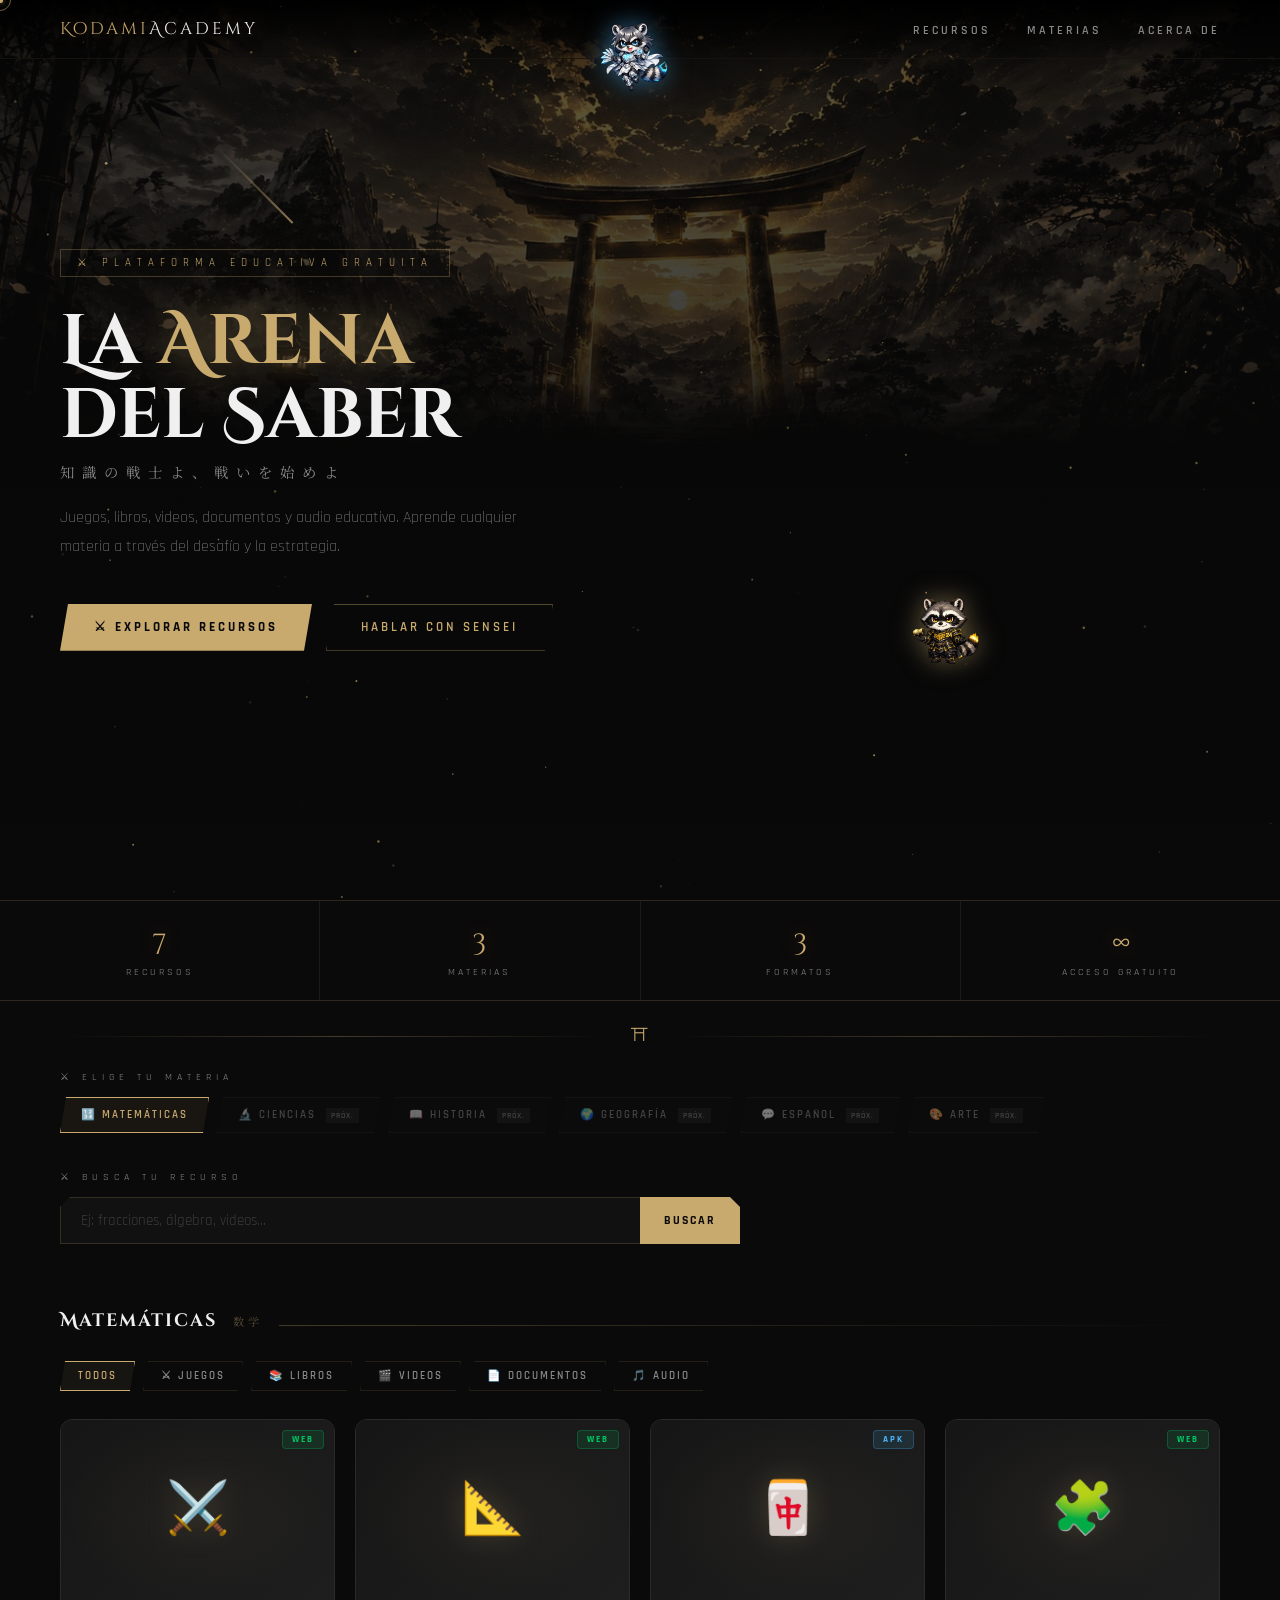
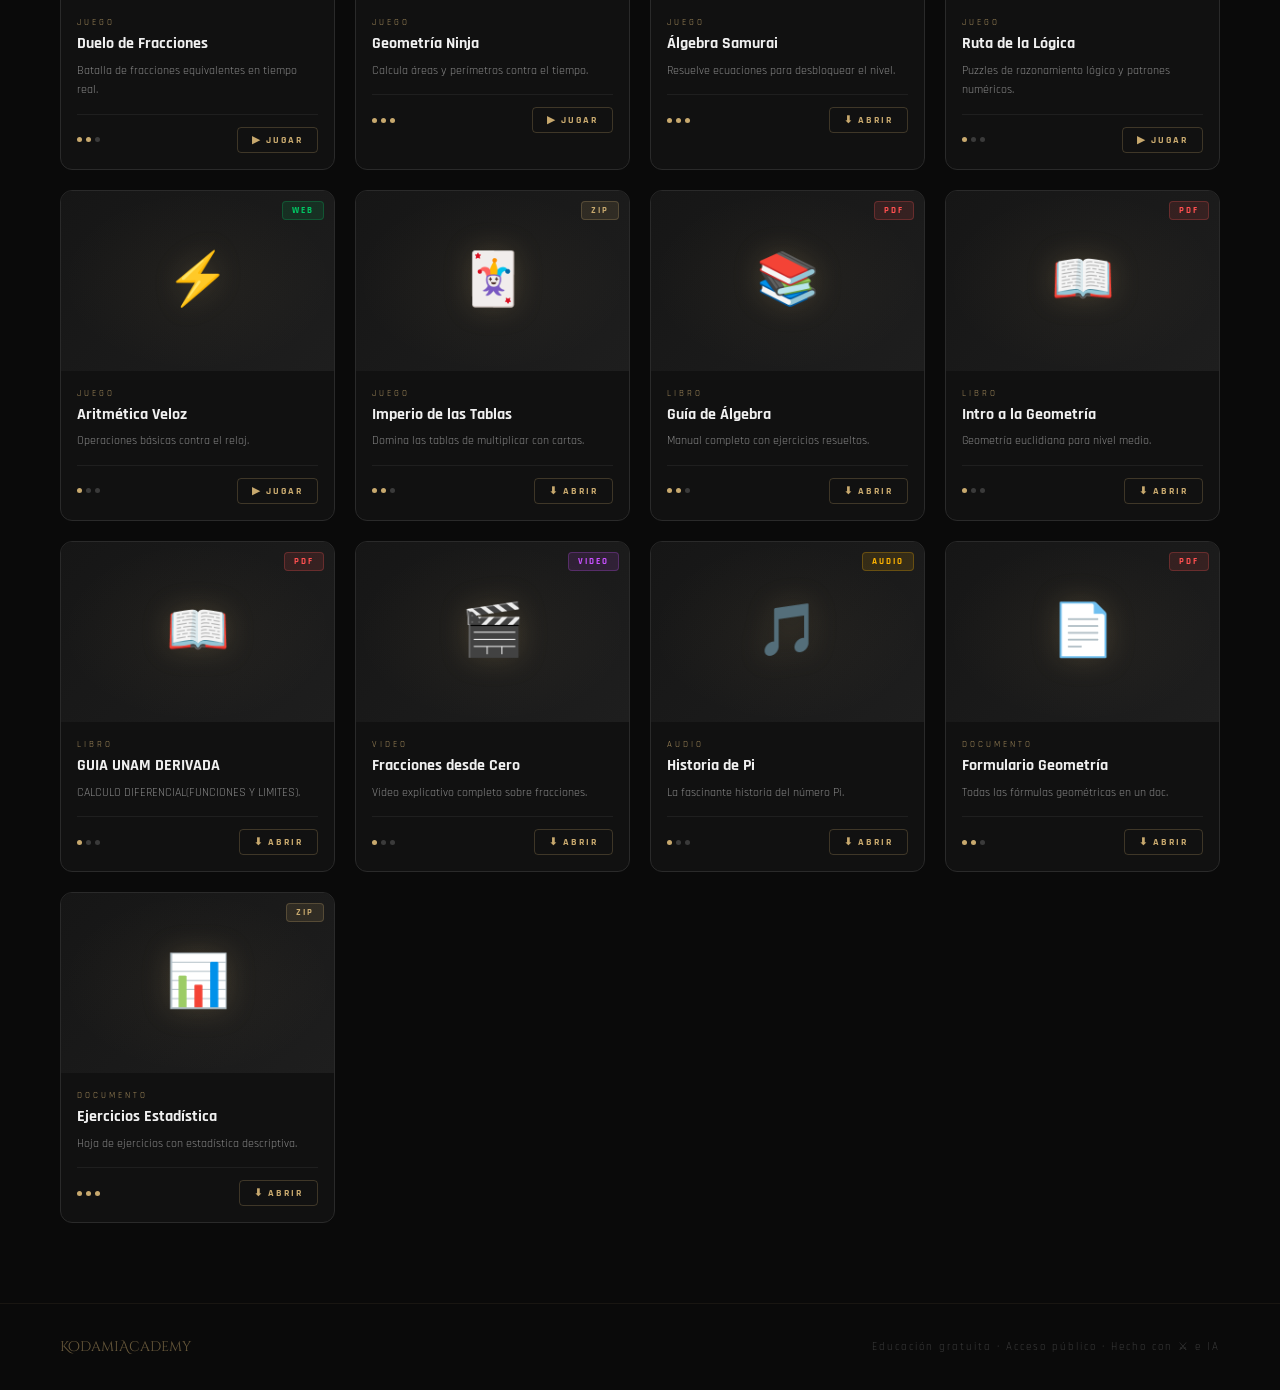
==== index.html @ 30904d5e "Update index.html" ====
<!DOCTYPE html>
<html lang="es">
<head>
<meta charset="UTF-8">
<meta name="viewport" content="width=device-width, initial-scale=1.0, viewport-fit=cover">
<title>KodamiAcademy — La Arena del Saber</title>
<link href="https://fonts.googleapis.com/css2?family=Cinzel+Decorative:wght@700;900&family=Rajdhani:wght@300;400;600;700&family=Noto+Serif+JP:wght@400;700&display=swap" rel="stylesheet">
<style>
:root{
  --black:#0a0a0a;--deep:#111;--dark:#1a1a1a;--charcoal:#2a2a2a;
  --smoke:#3a3a3a;--ash:#888;--silver:#c0c0c0;--white:#f0f0f0;
  --craft:#c8a96e;--craft-light:#e8c87e;--blue:#4ab8ff;--chat-w:380px;
}
*{margin:0;padding:0;box-sizing:border-box;}
html{scroll-behavior:smooth;}
body{background:var(--black);color:var(--white);font-family:'Rajdhani',sans-serif;overflow-x:hidden;}

/* ============================================
   CURSOR — katana compacta
   Preciso para texto, elegante en hover
   ============================================ */
body.has-mouse{cursor:none;}
.cursor-wrap{position:fixed;top:0;left:0;pointer-events:none;z-index:10000;will-change:transform;}

/* Punto central de precisión */
.cursor-dot{
  position:absolute;
  width:5px;height:5px;border-radius:50%;
  background:var(--craft);
  top:-2.5px;left:-2.5px;
  transition:transform .12s ease,background .2s,opacity .15s;
  box-shadow:0 0 6px rgba(200,169,110,.8);
}
/* Anillo exterior */
.cursor-ring{
  position:absolute;
  width:22px;height:22px;border-radius:50%;
  border:1.5px solid rgba(200,169,110,.55);
  top:-11px;left:-11px;
  transition:transform .22s ease,border-color .2s,width .2s,height .2s,top .2s,left .2s,opacity .15s;
}
/* Línea katana: aparece solo en hover */
.cursor-blade{
  position:absolute;
  width:0;height:1px;
  background:linear-gradient(to right,transparent,var(--craft),rgba(200,169,110,.2));
  top:0;left:3px;
  transform-origin:left center;
  transition:width .18s ease,opacity .15s;
  opacity:0;
}

/* ESTADO: idle */
.cursor-wrap.idle .cursor-dot{transform:scale(1);}
.cursor-wrap.idle .cursor-ring{transform:scale(1);}
.cursor-wrap.idle .cursor-blade{width:0;opacity:0;}

/* ESTADO: hovering — punto crece, anillo se expande, aparece blade */
.cursor-wrap.hovering .cursor-dot{transform:scale(1.8);background:var(--craft-light);}
.cursor-wrap.hovering .cursor-ring{
  width:34px;height:34px;top:-17px;left:-17px;
  border-color:rgba(200,169,110,.85);
  transform:scale(1);
}
.cursor-wrap.hovering .cursor-blade{width:28px;opacity:1;}

/* ESTADO: texto — punto se convierte en cursor I */
.cursor-wrap.text-mode .cursor-dot{
  width:2px;height:18px;border-radius:1px;
  top:-9px;left:-1px;
  transform:scale(1);
  background:var(--craft);
  box-shadow:0 0 4px rgba(200,169,110,.6);
}
.cursor-wrap.text-mode .cursor-ring{opacity:0;}
.cursor-wrap.text-mode .cursor-blade{width:0;opacity:0;}

/* ESTADO: drag */
.cursor-wrap.dragging .cursor-dot{opacity:0;}
.cursor-wrap.dragging .cursor-ring{opacity:0;}
.cursor-wrap.dragging .cursor-blade{opacity:0;}

/* TEMA NOVA */
.cursor-wrap.nova-active .cursor-dot{background:var(--blue);box-shadow:0 0 6px rgba(74,184,255,.8);}
.cursor-wrap.nova-active .cursor-ring{border-color:rgba(74,184,255,.55);}
.cursor-wrap.nova-active .cursor-blade{background:linear-gradient(to right,transparent,var(--blue),rgba(74,184,255,.2));}
.cursor-wrap.nova-active.hovering .cursor-ring{border-color:rgba(74,184,255,.85);}
.cursor-wrap.nova-active.text-mode .cursor-dot{background:var(--blue);box-shadow:0 0 4px rgba(74,184,255,.6);}

/* Solo escritorio — móvil usa cursor nativo */
@media(hover:none) and (pointer:coarse){
  .cursor-wrap{display:none!important;}
  body{cursor:auto!important;}
}

/* ============================================
   FONDO + IMÁGENES — sin parpadeo
   ============================================ */
#starsCanvas{position:fixed;inset:0;z-index:1;pointer-events:none;}

/* El fondo empieza invisible y hace fade-in cuando carga */
.hero-bg{
  position:fixed;inset:0;z-index:0;
  background-color:#0d0d0d; /* color base mientras carga la imagen */
  background-image:url('fondo.png');
  background-size:cover;background-position:center top;
  opacity:0;
  transition:opacity .8s ease;
}
.hero-bg.loaded{opacity:.55;}
.hero-bg::after{content:'';position:absolute;inset:0;background:linear-gradient(to bottom,rgba(10,10,10,.3) 0%,rgba(10,10,10,.75) 55%,rgba(10,10,10,.98) 100%);}

/* ============================================
   MASCOTAS — skeleton + fade in
   ============================================ */
.mascot{
  position:fixed;z-index:150;
  width:75px;height:75px;object-fit:contain;
  cursor:none;
  filter:drop-shadow(0 0 12px rgba(200,169,110,.5));
  user-select:none;-webkit-user-drag:none;
  opacity:0; /* invisible hasta cargar */
  transition:opacity .5s ease,filter .3s ease;
}
.mascot.img-ready{opacity:1;}
.mascot.in-chat{opacity:0 !important;pointer-events:none;}
@keyframes mascotBreathe{0%,100%{transform:translateY(0) scale(1)}50%{transform:translateY(-3px) scale(1.03)}}
.mascot.nova-mascot{filter:drop-shadow(0 0 12px rgba(74,184,255,.5));}
.mascot.dragging-mascot{z-index:200;transition:none !important;}

/* En móvil las mascotas no existen */
@media(hover:none) and (pointer:coarse){
  .mascot{display:none !important;}
}

/* ============================================
   NAV
   ============================================ */
nav{position:fixed;top:0;left:0;right:0;z-index:100;padding:18px 60px;display:flex;align-items:center;justify-content:space-between;background:linear-gradient(to bottom,rgba(0,0,0,.88),transparent);border-bottom:1px solid rgba(200,169,110,.1);}
.nav-logo{font-family:'Cinzel Decorative',serif;font-size:1.05rem;color:var(--craft);letter-spacing:3px;text-shadow:0 0 20px rgba(200,169,110,.5);}
.nav-logo span{color:var(--white);}
.nav-links{display:flex;gap:36px;list-style:none;}
.nav-links a{color:var(--ash);text-decoration:none;font-size:.78rem;letter-spacing:3px;text-transform:uppercase;transition:color .3s;font-weight:600;}
.nav-links a:hover{color:var(--craft);}

/* ============================================
   HERO
   ============================================ */
.hero{position:relative;z-index:2;min-height:100vh;display:flex;align-items:center;padding:0 60px;}
.hero-content{max-width:680px;animation:fadeUpBlur 1.2s ease forwards;opacity:0;}
@keyframes fadeUpBlur{from{opacity:0;transform:translateY(40px);filter:blur(6px)}to{opacity:1;transform:translateY(0);filter:blur(0)}}
.hero-tag{display:inline-block;font-size:.68rem;letter-spacing:6px;text-transform:uppercase;color:var(--craft);border:1px solid rgba(200,169,110,.3);padding:6px 16px;margin-bottom:28px;}
.hero-title{font-family:'Cinzel Decorative',serif;font-size:clamp(2.2rem,5.5vw,4.5rem);line-height:1.05;color:var(--white);margin-bottom:8px;}
.hero-title .accent{color:var(--craft);text-shadow:0 0 40px rgba(200,169,110,.45);}
.hero-jp{font-family:'Noto Serif JP',serif;font-size:.9rem;color:var(--ash);letter-spacing:8px;margin-bottom:22px;}
.hero-desc{font-size:1rem;color:var(--ash);line-height:1.8;max-width:480px;margin-bottom:42px;font-weight:300;}
.hero-btns{display:flex;gap:14px;flex-wrap:wrap;}
.btn-primary{background:var(--craft);color:var(--black);border:none;padding:14px 34px;font-family:'Rajdhani',sans-serif;font-size:.82rem;font-weight:700;letter-spacing:3px;text-transform:uppercase;cursor:pointer;transition:all .3s;position:relative;overflow:hidden;clip-path:polygon(8px 0%,100% 0%,calc(100% - 8px) 100%,0% 100%);}
.btn-primary::before{content:'';position:absolute;inset:0;background:var(--craft-light);transform:translateX(-100%);transition:transform .3s;}
.btn-primary:hover::before{transform:translateX(0);}
.btn-primary span{position:relative;z-index:1;}
.btn-secondary{background:transparent;color:var(--craft);border:1px solid rgba(200,169,110,.4);padding:14px 34px;font-family:'Rajdhani',sans-serif;font-size:.82rem;font-weight:600;letter-spacing:3px;text-transform:uppercase;cursor:pointer;transition:all .3s;clip-path:polygon(8px 0%,100% 0%,calc(100% - 8px) 100%,0% 100%);}
.btn-secondary:hover{background:rgba(200,169,110,.1);}

/* ============================================
   STATS
   ============================================ */
.stats-bar{position:relative;z-index:2;display:grid;grid-template-columns:repeat(4,1fr);gap:1px;background:rgba(200,169,110,.1);border-top:1px solid rgba(200,169,110,.1);border-bottom:1px solid rgba(200,169,110,.1);}
.stat-item{background:rgba(10,10,10,.92);padding:22px 24px;text-align:center;}
.stat-num{font-family:'Cinzel Decorative',serif;font-size:1.8rem;color:var(--craft);display:block;text-shadow:0 0 20px rgba(200,169,110,.3);}
.stat-label{font-size:.6rem;letter-spacing:3px;text-transform:uppercase;color:var(--ash);margin-top:4px;display:block;}
.divider{position:relative;z-index:2;display:flex;align-items:center;gap:20px;padding:0 60px;margin:24px 0;}
.divider-line{flex:1;height:1px;background:linear-gradient(to right,transparent,rgba(200,169,110,.3),transparent);}
.divider-symbol{color:var(--craft);font-size:1.1rem;}

/* ============================================
   MATERIAS + SEARCH
   ============================================ */
.materias-nav{position:relative;z-index:2;padding:0 60px 28px;}
.materias-label{font-size:.63rem;letter-spacing:5px;color:var(--ash);text-transform:uppercase;margin-bottom:14px;}
.materias-tabs{display:flex;flex-wrap:wrap;gap:8px;}
.materia-tab{padding:10px 20px;border:1px solid rgba(255,255,255,.07);color:var(--ash);font-size:.7rem;letter-spacing:2px;text-transform:uppercase;cursor:pointer;transition:all .3s;background:rgba(255,255,255,.02);font-family:'Rajdhani',sans-serif;font-weight:600;clip-path:polygon(6px 0%,100% 0%,calc(100% - 6px) 100%,0% 100%);}
.materia-tab.active{border-color:var(--craft);color:var(--craft);background:rgba(200,169,110,.08);}
.materia-tab.soon{opacity:.45;}
.soon-badge{font-size:.53rem;background:rgba(255,255,255,.07);color:var(--ash);padding:2px 5px;margin-left:5px;letter-spacing:1px;}
.search-section{position:relative;z-index:2;padding:10px 60px 28px;}
.search-label{font-size:.63rem;letter-spacing:5px;color:var(--ash);text-transform:uppercase;margin-bottom:14px;}
.search-container{display:flex;max-width:680px;}
.search-input{flex:1;background:rgba(255,255,255,.03);border:1px solid rgba(200,169,110,.2);border-right:none;color:var(--white);padding:13px 20px;font-family:'Rajdhani',sans-serif;font-size:.93rem;outline:none;transition:border-color .3s;clip-path:polygon(10px 0%,100% 0%,100% 100%,0% 100%,0% 10px);}
.search-input:focus{border-color:rgba(200,169,110,.5);}
.search-input::placeholder{color:var(--smoke);}
.search-btn{background:var(--craft);border:none;padding:0 24px;color:var(--black);font-family:'Rajdhani',sans-serif;font-size:.76rem;font-weight:700;letter-spacing:2px;text-transform:uppercase;cursor:pointer;transition:background .3s;clip-path:polygon(0% 0%,calc(100% - 10px) 0%,100% 10px,100% 100%,0% 100%);}
.search-btn:hover{background:var(--craft-light);}

/* ============================================
   GRID DE RECURSOS
   ============================================ */
.section{position:relative;z-index:2;padding:36px 60px 80px;}
.section-header{display:flex;align-items:baseline;gap:16px;margin-bottom:28px;}
.section-title{font-family:'Cinzel Decorative',serif;font-size:1.15rem;color:var(--white);letter-spacing:2px;}
.section-jp{font-family:'Noto Serif JP',serif;font-size:.7rem;color:rgba(200,169,110,.4);letter-spacing:4px;}
.section-line{flex:1;height:1px;background:linear-gradient(to right,rgba(200,169,110,.3),transparent);}
.category-pills{display:flex;flex-wrap:wrap;gap:8px;margin-bottom:28px;}
.pill{padding:7px 17px;border:1px solid rgba(200,169,110,.14);color:var(--ash);font-size:.68rem;letter-spacing:2px;text-transform:uppercase;cursor:pointer;transition:all .3s;clip-path:polygon(5px 0%,100% 0%,calc(100% - 5px) 100%,0% 100%);background:transparent;font-family:'Rajdhani',sans-serif;font-weight:600;}
.pill:hover,.pill.active{border-color:var(--craft);color:var(--craft);background:rgba(200,169,110,.07);}

.resources-grid{display:grid;grid-template-columns:repeat(5,1fr);gap:20px;width:100%;}
@media(max-width:1400px){.resources-grid{grid-template-columns:repeat(4,1fr);}}
@media(max-width:1100px){.resources-grid{grid-template-columns:repeat(3,1fr);}}
@media(max-width:750px) {.resources-grid{grid-template-columns:repeat(2,1fr);}}
@media(max-width:500px) {.resources-grid{grid-template-columns:1fr;}}

@keyframes cardReveal{from{opacity:0;transform:translateY(16px);}to{opacity:1;transform:translateY(0);}}
.resource-card{background:#111;border:1px solid #2a2a2a;border-radius:12px;position:relative;overflow:hidden;cursor:pointer;opacity:1;animation:cardReveal .4s ease both;transform-style:preserve-3d;transition:border-color .3s,box-shadow .3s,transform .25s ease;}
.resource-card::before{content:'';position:absolute;top:0;left:0;right:0;height:2px;background:linear-gradient(to right,transparent,var(--craft),transparent);transform:scaleX(0);transition:transform .4s;border-radius:12px 12px 0 0;}
.resource-card:hover{border-color:rgba(200,169,110,.35);box-shadow:0 12px 40px rgba(200,169,110,.1);}
.resource-card:hover::before{transform:scaleX(1);}

.card-thumb{width:100%;height:180px;background:linear-gradient(135deg,#161616 0%,#1e1e1e 100%);display:flex;align-items:center;justify-content:center;position:relative;overflow:hidden;}
.card-thumb::after{content:'';position:absolute;inset:0;background:radial-gradient(ellipse at center,rgba(200,169,110,.05) 0%,transparent 70%);}
.card-icon{font-size:3.2rem;position:relative;z-index:1;filter:drop-shadow(0 0 14px rgba(200,169,110,.2));transition:transform .3s,filter .3s;}
.resource-card:hover .card-icon{transform:scale(1.12);filter:drop-shadow(0 0 22px rgba(200,169,110,.45));}

.card-badge{position:absolute;top:10px;right:10px;font-size:.55rem;letter-spacing:2px;text-transform:uppercase;padding:3px 9px;font-weight:700;border-radius:4px;z-index:2;}
.badge-web  {background:rgba(0,200,100,.12);color:#00c864;border:1px solid rgba(0,200,100,.25);}
.badge-apk  {background:rgba(74,184,255,.12);color:#4ab8ff;border:1px solid rgba(74,184,255,.25);}
.badge-zip  {background:rgba(200,169,110,.12);color:var(--craft);border:1px solid rgba(200,169,110,.25);}
.badge-pdf  {background:rgba(255,80,80,.12);color:#ff5050;border:1px solid rgba(255,80,80,.25);}
.badge-video{background:rgba(200,80,255,.12);color:#c850ff;border:1px solid rgba(200,80,255,.25);}
.badge-audio{background:rgba(255,180,0,.12);color:#ffb400;border:1px solid rgba(255,180,0,.25);}

.card-body{padding:16px;}
.card-category{font-size:.58rem;letter-spacing:3px;text-transform:uppercase;color:var(--craft);margin-bottom:6px;opacity:.8;}
.card-title{font-family:'Rajdhani',sans-serif;font-size:1rem;font-weight:700;color:var(--white);margin-bottom:6px;line-height:1.3;}
.card-desc{font-size:.76rem;color:var(--ash);line-height:1.6;margin-bottom:14px;}
.card-footer{display:flex;align-items:center;justify-content:space-between;padding-top:12px;border-top:1px solid rgba(255,255,255,.06);}
.card-level{display:flex;gap:4px;}
.level-dot{width:5px;height:5px;border-radius:50%;background:var(--smoke);}
.level-dot.active{background:var(--craft);}
.card-btn{font-size:.64rem;letter-spacing:2px;text-transform:uppercase;color:var(--craft);border:1px solid rgba(200,169,110,.25);padding:5px 14px;background:transparent;cursor:pointer;transition:all .3s;font-family:'Rajdhani',sans-serif;font-weight:700;border-radius:4px;}
.card-btn:hover{background:rgba(200,169,110,.1);border-color:rgba(200,169,110,.5);}

.no-results{grid-column:1/-1;text-align:center;padding:80px 40px;color:var(--ash);font-size:.9rem;letter-spacing:2px;}
.coming-soon-panel{display:none;flex-direction:column;align-items:center;justify-content:center;padding:80px 40px;text-align:center;}
.coming-soon-panel.visible{display:flex;}
.cs-icon{font-size:3.5rem;margin-bottom:20px;opacity:.55;}
.cs-title{font-family:'Cinzel Decorative',serif;font-size:1.3rem;color:var(--craft);margin-bottom:10px;letter-spacing:2px;}
.cs-desc{font-size:.88rem;color:var(--ash);line-height:1.8;max-width:380px;}
.cs-version{display:inline-block;margin-top:18px;font-size:.63rem;letter-spacing:4px;text-transform:uppercase;border:1px solid rgba(200,169,110,.18);color:rgba(200,169,110,.45);padding:5px 14px;}

/* REVEAL */
.reveal{opacity:0;transform:translateY(26px);filter:blur(4px);transition:opacity .8s ease,transform .8s ease,filter .8s ease;}
.reveal.visible{opacity:1;transform:translateY(0);filter:blur(0);}

/* FOOTER */
footer{position:relative;z-index:2;padding:34px 60px;border-top:1px solid rgba(200,169,110,.08);display:flex;align-items:center;justify-content:space-between;}
.footer-logo{font-family:'Cinzel Decorative',serif;font-size:.85rem;color:var(--craft);opacity:.5;}
.footer-text{font-size:.68rem;color:var(--smoke);letter-spacing:2px;}

/* ============================================
   CHAT — corregido para móvil
   Usa dvh para que el teclado virtual no rompa el layout
   ============================================ */
.chat-panel{
  position:fixed;top:0;left:0;
  width:var(--chat-w);
  height:100vh;
  height:100dvh; /* respeta el teclado virtual en iOS/Android */
  background:rgba(11,11,11,.97);
  border-right:1px solid rgba(200,169,110,.2);
  z-index:199;
  display:flex;flex-direction:column;
  transform:translateX(-100%);
  transition:transform .4s cubic-bezier(.4,0,.2,1),border-color .4s ease;
  backdrop-filter:blur(12px);
  -webkit-backdrop-filter:blur(12px);
  overflow:hidden; /* evita scroll del panel completo */
}
.chat-panel.open{transform:translateX(0);}
.chat-panel.theme-nova{border-color:rgba(74,184,255,.2);background:rgba(8,12,20,.97);}

.chat-header{
  flex-shrink:0; /* nunca se comprime */
  padding:14px 18px;
  border-bottom:1px solid rgba(200,169,110,.1);
  display:flex;align-items:center;justify-content:space-between;
  transition:border-color .4s ease;
}
.theme-nova .chat-header{border-color:rgba(74,184,255,.1);}
.chat-header-info{display:flex;align-items:center;gap:10px;}
.chat-avatar{width:30px;height:30px;object-fit:contain;filter:drop-shadow(0 0 5px rgba(200,169,110,.4));transition:filter .4s ease;}
.theme-nova .chat-avatar{filter:drop-shadow(0 0 5px rgba(74,184,255,.4));}
.chat-header-title{font-size:.72rem;letter-spacing:3px;text-transform:uppercase;color:var(--craft);font-weight:700;transition:color .4s ease;}
.theme-nova .chat-header-title{color:var(--blue);}
.chat-header-sub{font-size:.58rem;color:var(--ash);letter-spacing:1px;}
.chat-actions{display:flex;gap:6px;}
.chat-action-btn{background:none;border:none;color:var(--ash);cursor:pointer;font-size:.82rem;padding:8px;transition:color .3s;}
.chat-action-btn:hover{color:var(--craft);}
.theme-nova .chat-action-btn:hover{color:var(--blue);}

.chat-messages{
  flex:1; /* ocupa todo el espacio disponible */
  overflow-y:auto;
  -webkit-overflow-scrolling:touch; /* scroll suave iOS */
  padding:16px;
  display:flex;flex-direction:column;gap:10px;
  scrollbar-width:thin;scrollbar-color:var(--charcoal) transparent;
  min-height:0; /* fix flex: permite que flex:1 funcione con overflow */
}
.chat-messages::-webkit-scrollbar{width:5px;}
.chat-messages::-webkit-scrollbar-thumb{background:var(--charcoal);border-radius:3px;}

.msg{max-width:88%;padding:10px 14px;font-size:.8rem;line-height:1.6;color:var(--silver);word-wrap:break-word;animation:msgIn .3s ease forwards;}
@keyframes msgIn{from{opacity:0;transform:translateY(8px)}to{opacity:1;transform:translateY(0)}}
.msg-ai{background:rgba(200,169,110,.05);border:1px solid rgba(200,169,110,.12);border-radius:0 12px 12px 12px;align-self:flex-start;transition:background .4s ease,border-color .4s ease;}
.theme-nova .msg-ai{background:rgba(74,184,255,.05);border-color:rgba(74,184,255,.12);}
.msg-user{background:rgba(255,255,255,.04);border:1px solid rgba(255,255,255,.07);border-radius:12px 0 12px 12px;align-self:flex-end;color:var(--white);}
.msg-error{background:rgba(255,80,80,.08)!important;border-color:rgba(255,80,80,.2)!important;color:#ff8080;}
.msg-typing{display:flex;gap:4px;padding:12px 14px;align-items:center;}
.typing-dot{width:5px;height:5px;border-radius:50%;animation:typingBounce 1.2s ease-in-out infinite;}
.typing-dot.gold{background:var(--craft);}
.typing-dot.blue{background:var(--blue);}
.typing-dot:nth-child(2){animation-delay:.2s;}
.typing-dot:nth-child(3){animation-delay:.4s;}
@keyframes typingBounce{0%,100%{transform:translateY(0);opacity:.4}50%{transform:translateY(-5px);opacity:1}}

/* Input area — siempre visible al fondo */
.chat-input-area{
  flex-shrink:0; /* nunca se comprime */
  padding:12px;
  border-top:1px solid rgba(200,169,110,.1);
  display:flex;gap:8px;
  align-items:center;
  position:relative;
  transition:border-color .4s ease;
  /* safe area en iPhone con notch */
  padding-bottom:max(12px, env(safe-area-inset-bottom));
}
.theme-nova .chat-input-area{border-color:rgba(74,184,255,.1);}

.chat-mascot-rest{
  flex-shrink:0;
  width:36px;height:36px;
  object-fit:contain;
  animation:mascotBreathe 3s ease-in-out infinite;
  opacity:.85;
}
.chat-input{
  flex:1;
  min-width:0; /* fix: sin esto el input puede desbordarse */
  background:rgba(255,255,255,.05);
  border:1px solid rgba(200,169,110,.18);
  color:var(--white);
  padding:11px 14px;
  font-family:'Rajdhani',sans-serif;
  font-size:16px; /* 16px evita zoom automático en iOS */
  outline:none;
  transition:border-color .3s;
  border-radius:8px;
}
.theme-nova .chat-input{border-color:rgba(74,184,255,.18);}
.chat-input:focus{border-color:rgba(200,169,110,.45);}
.theme-nova .chat-input:focus{border-color:rgba(74,184,255,.45);}
.chat-input::placeholder{color:var(--smoke);}
.chat-input:disabled{opacity:.5;}
.chat-send{
  flex-shrink:0;
  background:var(--craft);border:none;
  color:var(--black);
  width:42px;height:42px;
  display:flex;align-items:center;justify-content:center;
  font-size:1.1rem;font-weight:700;
  cursor:pointer;
  transition:background .3s;
  border-radius:8px;
}
.chat-send:hover{background:var(--craft-light);}
.theme-nova .chat-send{background:var(--blue);}
.theme-nova .chat-send:hover{background:#6ccaff;}
.chat-send:disabled{background:var(--smoke);}

/* ============================================
   PARTÍCULAS — solo desktop
   ============================================ */
.particle{position:fixed;pointer-events:none;z-index:9999;border-radius:50%;animation:particleFly .8s ease forwards;}
@keyframes particleFly{0%{opacity:1;transform:scale(1) translate(0,0);}100%{opacity:0;transform:scale(0) translate(var(--tx),var(--ty));}}

/* ============================================
   RESPONSIVE GLOBAL
   ============================================ */
@media(max-width:768px){
  nav{padding:14px 20px;}
  .nav-links{display:none;}
  .hero{padding:0 20px;min-height:100svh;}
  .section,.search-section,.materias-nav{padding-left:20px;padding-right:20px;}
  .stats-bar{grid-template-columns:repeat(2,1fr);}
  .divider{padding:0 20px;}
  footer{padding:20px;flex-direction:column;gap:10px;text-align:center;}

  /* Chat full-width en móvil */
  .chat-panel{
    width:100%;
    --chat-w:100%;
    height:100vh;
    height:100dvh;
  }
  /* Fuente del input ya en 16px para evitar zoom */
}
</style>
</head>
<body>

<!-- CURSOR KATANA (solo desktop vía JS) -->
<div class="cursor-wrap idle" id="cursorWrap">
  <div class="cursor-blade"></div>
  <div class="cursor-ring"></div>
  <div class="cursor-dot"></div>
</div>

<!-- FONDO -->
<div class="hero-bg" id="heroBg"></div>
<canvas id="starsCanvas"></canvas>

<!-- MASCOTAS (solo desktop) -->
<img class="mascot sensei-mascot" id="mascotSensei" src="sensei.png" loading="eager" alt="Sensei">
<img class="mascot nova-mascot"   id="mascotNova"   src="nova.png"   loading="eager" alt="Nova">

<nav>
  <div class="nav-logo">Kodami<span>Academy</span></div>
  <ul class="nav-links">
    <li><a href="#recursos">Recursos</a></li>
    <li><a href="#materias">Materias</a></li>
    <li><a href="#">Acerca de</a></li>
  </ul>
</nav>

<section class="hero">
  <div class="hero-content">
    <div class="hero-tag">⚔ Plataforma Educativa Gratuita</div>
    <h1 class="hero-title">La <span class="accent">Arena</span><br>del Saber</h1>
    <p class="hero-jp">知識の戦士よ、戦いを始めよ</p>
    <p class="hero-desc">Juegos, libros, videos, documentos y audio educativo. Aprende cualquier materia a través del desafío y la estrategia.</p>
    <div class="hero-btns">
      <button class="btn-primary" onclick="document.getElementById('recursos').scrollIntoView({behavior:'smooth'})"><span>⚔ Explorar Recursos</span></button>
      <button class="btn-secondary" onclick="openChat('sensei')">Hablar con Sensei</button>
    </div>
  </div>
</section>

<div class="stats-bar reveal" id="statsBar">
  <div class="stat-item"><span class="stat-num" data-target="12">0</span><span class="stat-label">Recursos</span></div>
  <div class="stat-item"><span class="stat-num" data-target="6">0</span><span class="stat-label">Materias</span></div>
  <div class="stat-item"><span class="stat-num" data-target="5">0</span><span class="stat-label">Formatos</span></div>
  <div class="stat-item"><span class="stat-num">∞</span><span class="stat-label">Acceso Gratuito</span></div>
</div>

<div class="divider"><div class="divider-line"></div><div class="divider-symbol">⛩</div><div class="divider-line"></div></div>

<div class="materias-nav reveal" id="materias">
  <p class="materias-label">⚔ Elige tu materia</p>
  <div class="materias-tabs">
    <button class="materia-tab active" onclick="switchMateria('matematicas',this)">🔢 Matemáticas</button>
    <button class="materia-tab soon"   onclick="switchMateria('ciencias',this)">🔬 Ciencias <span class="soon-badge">Próx.</span></button>
    <button class="materia-tab soon"   onclick="switchMateria('historia',this)">📖 Historia <span class="soon-badge">Próx.</span></button>
    <button class="materia-tab soon"   onclick="switchMateria('geografia',this)">🌍 Geografía <span class="soon-badge">Próx.</span></button>
    <button class="materia-tab soon"   onclick="switchMateria('espanol',this)">💬 Español <span class="soon-badge">Próx.</span></button>
    <button class="materia-tab soon"   onclick="switchMateria('arte',this)">🎨 Arte <span class="soon-badge">Próx.</span></button>
  </div>
</div>

<div class="search-section reveal">
  <p class="search-label">⚔ Busca tu recurso</p>
  <div class="search-container">
    <input class="search-input" id="searchInput" type="text" placeholder="Ej: fracciones, álgebra, videos..." oninput="applyFilters()">
    <button class="search-btn" onclick="applyFilters()">Buscar</button>
  </div>
</div>

<section class="section" id="recursos">
  <div class="section-header">
    <h2 class="section-title" id="sectionTitle">Matemáticas</h2>
    <span class="section-jp" id="sectionJp">数学</span>
    <div class="section-line"></div>
  </div>
  <div class="category-pills" id="pills">
    <button class="pill active" onclick="filterCat('all',this)">Todos</button>
    <button class="pill" onclick="filterCat('juego',this)">⚔ Juegos</button>
    <button class="pill" onclick="filterCat('libro',this)">📚 Libros</button>
    <button class="pill" onclick="filterCat('video',this)">🎬 Videos</button>
    <button class="pill" onclick="filterCat('documento',this)">📄 Documentos</button>
    <button class="pill" onclick="filterCat('audio',this)">🎵 Audio</button>
  </div>
  <div class="resources-grid" id="resourcesGrid"></div>
  <div class="coming-soon-panel" id="comingSoon">
    <div class="cs-icon">⚔️</div>
    <div class="cs-title">En Entrenamiento...</div>
    <div class="cs-desc">Esta sección está siendo forjada. Pronto estará disponible con recursos de alta calidad.</div>
    <span class="cs-version">Versión 1.0 — Solo Matemáticas</span>
  </div>
</section>

<footer>
  <div class="footer-logo">KodamiAcademy</div>
  <p class="footer-text">Educación gratuita · Acceso público · Hecho con ⚔ e IA</p>
</footer>

<!-- CHAT -->
<div class="chat-panel theme-sensei" id="chatPanel">
  <div class="chat-header">
    <div class="chat-header-info">
      <img class="chat-avatar" id="chatAvatar" src="sensei.png" alt="Sensei">
      <div>
        <div class="chat-header-title" id="chatName">⚔ Sensei</div>
        <div class="chat-header-sub" id="chatSub">Guardián del conocimiento</div>
      </div>
    </div>
    <div class="chat-actions">
      <button class="chat-action-btn" onclick="clearChat()" title="Limpiar">🗑</button>
      <button class="chat-action-btn" onclick="closeChat()" title="Cerrar">✕</button>
    </div>
  </div>
  <div class="chat-messages" id="chatMessages">
    <div class="msg msg-ai">¡Bienvenido a KodamiAcademy! 🦝⚔️ Soy <strong>Sensei</strong>. Puedo ayudarte a encontrar recursos, explicar temas o buscar información. ¿Por dónde empezamos?</div>
  </div>
  <div class="chat-input-area">
    <img class="chat-mascot-rest" id="chatMascotRest" src="sensei.png" alt="">
    <input class="chat-input" id="chatInput"
      placeholder="Pregunta lo que necesites..."
      maxlength="2000"
      autocomplete="off"
      onkeydown="if(event.key==='Enter'&&!event.shiftKey){event.preventDefault();sendMsg();}">
    <button class="chat-send" id="chatSendBtn" onclick="sendMsg()">↑</button>
  </div>
</div>

<script>
// ============================================
// DETECCIÓN MÓVIL — una sola vez, controla todo
// ============================================
const isMobile = ('ontouchstart' in window) || (navigator.maxTouchPoints > 0);

// ============================================
// CARGA SIN PARPADEO: fondo + mascotas
// ============================================
const heroBg = document.getElementById('heroBg');
// Precarga la imagen del fondo antes de mostrarla
const bgImg = new Image();
bgImg.onload = () => heroBg.classList.add('loaded');
bgImg.src = 'fondo.png';

// Mascotas: fade-in individual cuando cargan
['mascotSensei','mascotNova'].forEach(id => {
  const el = document.getElementById(id);
  if(el.complete) el.classList.add('img-ready');
  else el.addEventListener('load', () => el.classList.add('img-ready'));
});

// ============================================
// CURSOR KATANA — solo escritorio
// ============================================
if(!isMobile){
  document.body.classList.add('has-mouse');
  const wrap = document.getElementById('cursorWrap');
  let mx=0,my=0,cx=0,cy=0;
  let cursorState='idle';

  document.addEventListener('mousemove', e => { mx=e.clientX; my=e.clientY; });

  (function animCursor(){
    cx += (mx-cx)*.2;
    cy += (my-cy)*.2;
    wrap.style.transform = `translate(${cx}px,${cy}px)`;
    requestAnimationFrame(animCursor);
  })();

  const hoverSel = 'a,button,.materia-tab,.pill,.card-btn,.search-btn,.chat-send,.chat-action-btn,.mascot,[onclick]';
  const textSel  = 'input,textarea';

  document.addEventListener('mouseover', e => {
    if(e.target.closest(textSel))      setState('text-mode');
    else if(e.target.closest(hoverSel)) setState('hovering');
    else                                setState('idle');
  });
  document.addEventListener('mouseout', e => {
    if(!e.relatedTarget || !e.relatedTarget.closest) setState('idle');
  });
  document.querySelectorAll('input,textarea').forEach(el=>{
    el.addEventListener('focus',()=>setState('text-mode'));
    el.addEventListener('blur', ()=>setState('idle'));
  });

  function setState(s){
    if(cursorState===s) return;
    wrap.classList.remove(cursorState);
    wrap.classList.add(s);
    cursorState=s;
  }
  window.setCursorDragging = d => setState(d?'dragging':'idle');
  window.setCursorTheme   = a => a==='nova' ? wrap.classList.add('nova-active') : wrap.classList.remove('nova-active');
} else {
  // stubs para que el resto del código no falle
  window.setCursorDragging = ()=>{};
  window.setCursorTheme    = ()=>{};
}

// ============================================
// ESTRELLAS (ligero, canvas)
// ============================================
const sc=document.getElementById('starsCanvas'),sx=sc.getContext('2d');
function resizeSc(){sc.width=window.innerWidth;sc.height=window.innerHeight;}
resizeSc();window.addEventListener('resize',resizeSc);
const starCount = isMobile ? 50 : 100;
const stars=Array.from({length:starCount},()=>({
  x:Math.random()*window.innerWidth,y:Math.random()*window.innerHeight,
  size:Math.random()*1.2+.2,opacity:Math.random()*.6+.1,dir:Math.random()>.5?1:-1
}));
const meteors=[];
if(!isMobile) setInterval(()=>{if(meteors.length<5)meteors.push({x:Math.random()*window.innerWidth,y:Math.random()*window.innerHeight*.3,len:Math.random()*140+60,speed:Math.random()*7+4,opacity:1,angle:Math.PI/4});},2500);
function drawStars(){
  sx.clearRect(0,0,sc.width,sc.height);
  stars.forEach(s=>{s.opacity+=.003*s.dir;if(s.opacity>=.8||s.opacity<=.05)s.dir*=-1;sx.beginPath();sx.arc(s.x,s.y,s.size,0,Math.PI*2);sx.fillStyle=`rgba(200,169,110,${s.opacity})`;sx.fill();});
  for(let i=meteors.length-1;i>=0;i--){
    const m=meteors[i];
    const gx=sx.createLinearGradient(m.x,m.y,m.x-Math.cos(m.angle)*m.len,m.y-Math.sin(m.angle)*m.len);
    gx.addColorStop(0,`rgba(255,220,150,${m.opacity})`);gx.addColorStop(1,'rgba(200,169,110,0)');
    sx.beginPath();sx.moveTo(m.x,m.y);sx.lineTo(m.x-Math.cos(m.angle)*m.len,m.y-Math.sin(m.angle)*m.len);
    sx.strokeStyle=gx;sx.lineWidth=2;sx.stroke();
    m.x+=Math.cos(m.angle)*m.speed;m.y+=Math.sin(m.angle)*m.speed;m.opacity-=.018;
    if(m.opacity<=0||m.x>sc.width+100||m.y>sc.height+100)meteors.splice(i,1);
  }
  requestAnimationFrame(drawStars);
}
drawStars();

// ============================================
// PARALLAX HERO — solo desktop
// ============================================
if(!isMobile){
  const heroBgEl=document.getElementById('heroBg');
  document.addEventListener('mousemove',e=>{
    const x=(e.clientX/window.innerWidth-.5)*10,y=(e.clientY/window.innerHeight-.5)*10;
    heroBgEl.style.transform=`translate(${x}px,${y}px) scale(1.02)`;
  });
}

// ============================================
// PARTÍCULAS DE CLIC — solo desktop
// ============================================
if(!isMobile){
  document.addEventListener('click',e=>{
    for(let i=0;i<8;i++){
      const p=document.createElement('div');p.className='particle';
      const angle=Math.random()*Math.PI*2,dist=30+Math.random()*50;
      p.style.cssText=`left:${e.clientX}px;top:${e.clientY}px;width:${3+Math.random()*4}px;height:${3+Math.random()*4}px;background:${Math.random()>.5?'var(--craft)':'rgba(200,169,110,.5)'};--tx:${Math.cos(angle)*dist}px;--ty:${Math.sin(angle)*dist}px;`;
      document.body.appendChild(p);setTimeout(()=>p.remove(),800);
    }
  });
}

// ============================================
// MASCOTAS — solo desktop
// ============================================
if(!isMobile){
  const WAYPOINTS=[{x:0,y:0},{x:.5,y:0},{x:1,y:0},{x:1,y:.5},{x:1,y:1},{x:.5,y:1},{x:0,y:1},{x:0,y:.5}];
  const MS=75,EDGE=10;
  class MascotController{
    constructor(el,agent){
      this.el=el;this.agent=agent;
      this.x=Math.random()*(window.innerWidth-MS);this.y=Math.random()*(window.innerHeight-MS);
      this.targetX=this.x;this.targetY=this.y;
      this.state='idle';this.facingRight=true;this.pauseTimer=0;this.speed=1.5+Math.random();
      this.el.style.left=this.x+'px';this.el.style.top=this.y+'px';
      this.el.style.position='fixed';
      this.pickNextWaypoint();this.setupDrag();
      this.el.addEventListener('click',()=>{if(this.state!=='dragging'&&this.state!=='returning')openChat(this.agent);});
    }
    pickNextWaypoint(){
      const wp=WAYPOINTS[Math.floor(Math.random()*WAYPOINTS.length)];
      const vw=window.innerWidth,vh=window.innerHeight;
      this.targetX=wp.x*(vw-MS-EDGE*2)+EDGE;this.targetY=wp.y*(vh-MS-EDGE*2)+EDGE;this.state='moving';
    }
    update(){
      if(this.state==='in-chat'||this.state==='dragging')return;
      if(this.state==='idle'){this.pauseTimer--;if(this.pauseTimer<=0)this.pickNextWaypoint();return;}
      const dx=this.targetX-this.x,dy=this.targetY-this.y,dist=Math.sqrt(dx*dx+dy*dy);
      if(dist<3){this.x=this.targetX;this.y=this.targetY;this.state='idle';this.pauseTimer=60+Math.random()*120;}
      else{
        const spd=this.state==='returning'?4:this.speed;
        this.x+=dx/dist*spd;this.y+=dy/dist*spd;
        const r=dx>0;if(r!==this.facingRight){this.facingRight=r;this.el.style.transform=r?'scaleX(1)':'scaleX(-1)';}
      }
      this.el.style.left=this.x+'px';this.el.style.top=this.y+'px';
    }
    setupDrag(){
      let sX,sY,moved;
      const onDown=e=>{
        if(this.state==='in-chat')return;e.preventDefault();
        const cx=e.touches?e.touches[0].clientX:e.clientX,cy=e.touches?e.touches[0].clientY:e.clientY;
        this.offX=cx-this.x;this.offY=cy-this.y;sX=cx;sY=cy;moved=false;
        this.state='dragging';this.el.classList.add('dragging-mascot');setCursorDragging(true);
        document.addEventListener('mousemove',onMove);document.addEventListener('mouseup',onUp);
        document.addEventListener('touchmove',onMove,{passive:false});document.addEventListener('touchend',onUp);
      };
      const onMove=e=>{
        e.preventDefault();
        const cx=e.touches?e.touches[0].clientX:e.clientX,cy=e.touches?e.touches[0].clientY:e.clientY;
        if(Math.abs(cx-sX)>5||Math.abs(cy-sY)>5)moved=true;
        this.x=Math.max(0,Math.min(window.innerWidth-MS,cx-this.offX));
        this.y=Math.max(0,Math.min(window.innerHeight-MS,cy-this.offY));
        this.el.style.left=this.x+'px';this.el.style.top=this.y+'px';
      };
      const onUp=()=>{
        document.removeEventListener('mousemove',onMove);document.removeEventListener('mouseup',onUp);
        document.removeEventListener('touchmove',onMove);document.removeEventListener('touchend',onUp);
        this.el.classList.remove('dragging-mascot');setCursorDragging(false);
        if(!moved){this.state='idle';return;}
        const vw=window.innerWidth,vh=window.innerHeight;
        let bd=Infinity,bw=WAYPOINTS[0];
        WAYPOINTS.forEach(wp=>{const wx=wp.x*(vw-MS-EDGE*2)+EDGE,wy=wp.y*(vh-MS-EDGE*2)+EDGE,d=Math.sqrt((this.x-wx)**2+(this.y-wy)**2);if(d<bd){bd=d;bw=wp;}});
        this.targetX=bw.x*(vw-MS-EDGE*2)+EDGE;this.targetY=bw.y*(vh-MS-EDGE*2)+EDGE;this.state='returning';
      };
      this.el.addEventListener('mousedown',onDown);
      this.el.addEventListener('touchstart',onDown,{passive:false});
    }
    enterChat(){this.state='in-chat';this.el.classList.add('in-chat');}
    exitChat(){this.el.classList.remove('in-chat');this.state='moving';this.pickNextWaypoint();}
  }
  window.senseiCtrl=new MascotController(document.getElementById('mascotSensei'),'sensei');
  window.novaCtrl  =new MascotController(document.getElementById('mascotNova'),'nova');
  (function loop(){window.senseiCtrl.update();window.novaCtrl.update();requestAnimationFrame(loop);})();
} else {
  // stubs para móvil
  window.senseiCtrl={enterChat:()=>{},exitChat:()=>{}};
  window.novaCtrl  ={enterChat:()=>{},exitChat:()=>{}};
}

// ============================================
// TILT 3D — solo desktop
// ============================================
if(!isMobile){
  document.addEventListener('mousemove',e=>{
    document.querySelectorAll('.resource-card').forEach(card=>{
      const r=card.getBoundingClientRect();
      if(e.clientX>=r.left&&e.clientX<=r.right&&e.clientY>=r.top&&e.clientY<=r.bottom){
        const x=(e.clientX-r.left)/r.width-.5,y=(e.clientY-r.top)/r.height-.5;
        card.style.transform=`perspective(800px) rotateY(${x*8}deg) rotateX(${-y*8}deg) translateY(-4px)`;
      }else{card.style.transform='';}
    });
  });
}

// ============================================
// RECURSOS
// ============================================
const resources=[
  {id:1, title:'Duelo de Fracciones',   cat:'juego',    desc:'Batalla de fracciones equivalentes en tiempo real.',   icon:'⚔️', badge:'web',   badgeClass:'badge-web',   level:2, link:'#'},
  {id:2, title:'Geometría Ninja',        cat:'juego',    desc:'Calcula áreas y perímetros contra el tiempo.',         icon:'📐', badge:'web',   badgeClass:'badge-web',   level:3, link:'#'},
  {id:3, title:'Álgebra Samurai',        cat:'juego',    desc:'Resuelve ecuaciones para desbloquear el nivel.',       icon:'🀄', badge:'apk',   badgeClass:'badge-apk',   level:3, link:'#'},
  {id:4, title:'Ruta de la Lógica',      cat:'juego',    desc:'Puzzles de razonamiento lógico y patrones numéricos.', icon:'🧩', badge:'web',   badgeClass:'badge-web',   level:1, link:'#'},
  {id:5, title:'Aritmética Veloz',       cat:'juego',    desc:'Operaciones básicas contra el reloj.',                 icon:'⚡', badge:'web',   badgeClass:'badge-web',   level:1, link:'#'},
  {id:6, title:'Imperio de las Tablas',  cat:'juego',    desc:'Domina las tablas de multiplicar con cartas.',         icon:'🃏', badge:'zip',   badgeClass:'badge-zip',   level:2, link:'#'},
  {id:7, title:'Guía de Álgebra',        cat:'libro',    desc:'Manual completo con ejercicios resueltos.',            icon:'📚', badge:'pdf',   badgeClass:'badge-pdf',   level:2, link:'#'},
  {id:8, title:'Intro a la Geometría',   cat:'libro',    desc:'Geometría euclidiana para nivel medio.',               icon:'📖', badge:'pdf',   badgeClass:'badge-pdf',   level:1, link:'#'},
  {id:9, title:'GUIA UNAM DERIVADA',   cat:'libro',    desc:'CALCULO DIFERENCIAL(FUNCIONES Y LIMITES).',               icon:'📖', badge:'pdf',   badgeClass:'badge-pdf',   level:1, link:'Guía_UNAM_7c_ Derivadas.pdf'},
  {id:10, title:'Fracciones desde Cero',  cat:'video',    desc:'Video explicativo completo sobre fracciones.',         icon:'🎬', badge:'video', badgeClass:'badge-video', level:1, link:'#'},
  {id:11,title:'Historia de Pi',          cat:'audio',    desc:'La fascinante historia del número Pi.',                icon:'🎵', badge:'audio', badgeClass:'badge-audio', level:1, link:'#'},
  {id:12,title:'Formulario Geometría',    cat:'documento',desc:'Todas las fórmulas geométricas en un doc.',           icon:'📄', badge:'pdf',   badgeClass:'badge-pdf',   level:2, link:'#'},
  {id:13,title:'Ejercicios Estadística',  cat:'documento',desc:'Hoja de ejercicios con estadística descriptiva.',     icon:'📊', badge:'zip',   badgeClass:'badge-zip',   level:3, link:'#'},
];
let currentMateria='matematicas',currentCat='all';
const materiaInfo={matematicas:{title:'Matemáticas',jp:'数学'},ciencias:{title:'Ciencias',jp:'科学'},historia:{title:'Historia',jp:'歴史'},geografia:{title:'Geografía',jp:'地理'},espanol:{title:'Español',jp:'言語'},arte:{title:'Arte',jp:'芸術'}};

function renderResources(data){
  const grid=document.getElementById('resourcesGrid'),cs=document.getElementById('comingSoon');
  if(currentMateria!=='matematicas'){grid.style.display='none';cs.classList.add('visible');return;}
  cs.classList.remove('visible');grid.style.display='grid';
  if(!data.length){grid.innerHTML='<div class="no-results">⚔ No se encontraron recursos</div>';return;}
  grid.innerHTML=data.map((r,i)=>`
    <div class="resource-card" style="animation-delay:${i*.06}s">
      <div class="card-thumb">
        <div class="card-icon">${r.icon}</div>
        <span class="card-badge ${r.badgeClass}">${r.badge.toUpperCase()}</span>
      </div>
      <div class="card-body">
        <div class="card-category">${r.cat}</div>
        <div class="card-title">${r.title}</div>
        <div class="card-desc">${r.desc}</div>
        <div class="card-footer">
          <div class="card-level">${[1,2,3].map(n=>`<div class="level-dot ${n<=r.level?'active':''}"></div>`).join('')}</div>
          <button class="card-btn" onclick="window.open('${r.link}','_blank')">${r.cat==='juego'&&r.badge==='web'?'▶ Jugar':'⬇ Abrir'}</button>
        </div>
      </div>
    </div>
  `).join('');
}
function switchMateria(mat,el){
  currentMateria=mat;currentCat='all';
  document.querySelectorAll('.materia-tab').forEach(t=>t.classList.remove('active'));el.classList.add('active');
  document.querySelectorAll('.pill').forEach((p,i)=>i===0?p.classList.add('active'):p.classList.remove('active'));
  const info=materiaInfo[mat]||{title:mat,jp:''};
  document.getElementById('sectionTitle').textContent=info.title;
  document.getElementById('sectionJp').textContent=info.jp;
  applyFilters();
}
function filterCat(cat,el){
  currentCat=cat;document.querySelectorAll('.pill').forEach(p=>p.classList.remove('active'));el.classList.add('active');applyFilters();
}
function applyFilters(){
  const q=document.getElementById('searchInput').value.toLowerCase();
  if(currentMateria!=='matematicas'){renderResources([]);return;}
  renderResources(resources.filter(r=>(currentCat==='all'||r.cat===currentCat)&&(q===''||r.title.toLowerCase().includes(q)||r.desc.toLowerCase().includes(q)||r.cat.includes(q))));
}
renderResources(resources);

// ============================================
// CONTADORES + REVEAL
// ============================================
const obs=new IntersectionObserver(entries=>entries.forEach(e=>{
  if(e.isIntersecting){
    e.target.classList.add('visible');
    if(e.target.id==='statsBar')document.querySelectorAll('[data-target]').forEach(el=>{
      const t=+el.dataset.target;let c=0;
      const iv=setInterval(()=>{c=Math.min(c+t/40,t);el.textContent=Math.floor(c);if(c>=t)clearInterval(iv);},35);
    });
  }
}),{threshold:.1});
document.querySelectorAll('.reveal').forEach(el=>obs.observe(el));

// ============================================
// CHAT
// ============================================
const WORKER_URL='https://kodami-chat.kodami-academy24.workers.dev/';
let chatHistory=[],chatOpen=false,isSending=false,activeAgent='sensei';
const chatPanel=document.getElementById('chatPanel');

function openChat(agent){
  if(chatOpen&&activeAgent===agent){closeChat();return;}
  activeAgent=agent;chatOpen=true;
  chatPanel.className=`chat-panel open theme-${agent}`;
  setCursorTheme(agent);
  if(agent==='nova'){
    document.getElementById('chatAvatar').src='nova.png';
    document.getElementById('chatName').textContent='💙 Nova';
    document.getElementById('chatSub').textContent='Exploradora digital';
    document.getElementById('chatMascotRest').src='nova.png';
    novaCtrl.enterChat();senseiCtrl.exitChat();
  }else{
    document.getElementById('chatAvatar').src='sensei.png';
    document.getElementById('chatName').textContent='⚔ Sensei';
    document.getElementById('chatSub').textContent='Guardián del conocimiento';
    document.getElementById('chatMascotRest').src='sensei.png';
    senseiCtrl.enterChat();novaCtrl.exitChat();
  }
  setTimeout(()=>document.getElementById('chatInput').focus(),300);
}
function closeChat(){
  chatOpen=false;chatPanel.classList.remove('open');
  setCursorTheme('sensei');senseiCtrl.exitChat();novaCtrl.exitChat();
}
function clearChat(){
  if(!confirm('¿Limpiar historial?'))return;chatHistory=[];
  document.getElementById('chatMessages').innerHTML=`<div class="msg msg-ai">¡Chat limpio! ${activeAgent==='nova'?'💙🚀':'🦝⚔️'} ¿En qué puedo ayudarte?</div>`;
}
function escapeHtml(t){const d=document.createElement('div');d.textContent=t;return d.innerHTML;}
function addMsg(text,isAi,isError=false){
  const msgs=document.getElementById('chatMessages');
  const div=document.createElement('div');
  div.className='msg'+(isAi?' msg-ai':' msg-user')+(isError?' msg-error':'');
  if(isAi&&!isError){
    const badge=activeAgent==='nova'
      ?'<span style="font-size:.5rem;letter-spacing:1px;text-transform:uppercase;color:var(--blue);opacity:.7;display:block;margin-bottom:3px;">💙 Nova</span>'
      :'<span style="font-size:.5rem;letter-spacing:1px;text-transform:uppercase;color:var(--craft);opacity:.7;display:block;margin-bottom:3px;">⚔ Sensei</span>';
    div.innerHTML=badge+text;
  }else{div.innerHTML=text;}
  msgs.appendChild(div);
  // Scroll al nuevo mensaje
  setTimeout(()=>{msgs.scrollTop=msgs.scrollHeight;},50);
}
async function sendMsg(){
  if(isSending)return;
  const input=document.getElementById('chatInput'),sendBtn=document.getElementById('chatSendBtn');
  const msg=input.value.trim();if(!msg)return;
  if(msg.length>2000){addMsg('⚠️ Máximo 2000 caracteres',true,true);return;}
  isSending=true;input.value='';input.disabled=true;sendBtn.disabled=true;
  addMsg(escapeHtml(msg),false);
  chatHistory.push({role:'user',content:msg});
  const tid='t'+Date.now();
  const msgs=document.getElementById('chatMessages');
  const typing=document.createElement('div');
  typing.className='msg msg-ai msg-typing';typing.id=tid;
  const dc=activeAgent==='nova'?'blue':'gold';
  typing.innerHTML=`<div class="typing-dot ${dc}"></div><div class="typing-dot ${dc}"></div><div class="typing-dot ${dc}"></div>`;
  msgs.appendChild(typing);msgs.scrollTop=msgs.scrollHeight;
  try{
    const controller=new AbortController();
    const timeout=setTimeout(()=>controller.abort(),30000);
    const res=await fetch(WORKER_URL,{method:'POST',headers:{'Content-Type':'application/json'},body:JSON.stringify({message:msg,history:chatHistory.slice(-10)}),signal:controller.signal});
    clearTimeout(timeout);
    if(!res.ok){let e='';try{const ed=await res.json();e=ed.error||'';}catch{e=await res.text();}throw new Error(e||`Error ${res.status}`);}
    const raw=await res.text();if(!raw||!raw.trim())throw new Error('Respuesta vacía');
    let data;try{data=JSON.parse(raw);}catch{throw new Error('Respuesta inválida');}
    if(data.error)throw new Error(data.error.message||data.error);
    const reply=data.choices?.[0]?.message?.content;if(!reply||!reply.trim())throw new Error('Sin respuesta');
    document.getElementById(tid)?.remove();
    chatHistory.push({role:'assistant',content:reply});
    addMsg(escapeHtml(reply).replace(/\n/g,'<br>'),true,false);
  }catch(e){
    document.getElementById(tid)?.remove();
    if(chatHistory.length&&chatHistory[chatHistory.length-1].role==='user')chatHistory.pop();
    let em='⚔️ ';
    if(e.name==='AbortError')em+='Tiempo agotado.';
    else if(e.message.includes('Failed to fetch'))em+='Error de conexión.';
    else em+=escapeHtml(e.message);
    addMsg(em,true,true);
  }finally{
    isSending=false;input.disabled=false;sendBtn.disabled=false;
    if(!isMobile) input.focus();
  }
}
</script>
</body>
</html>
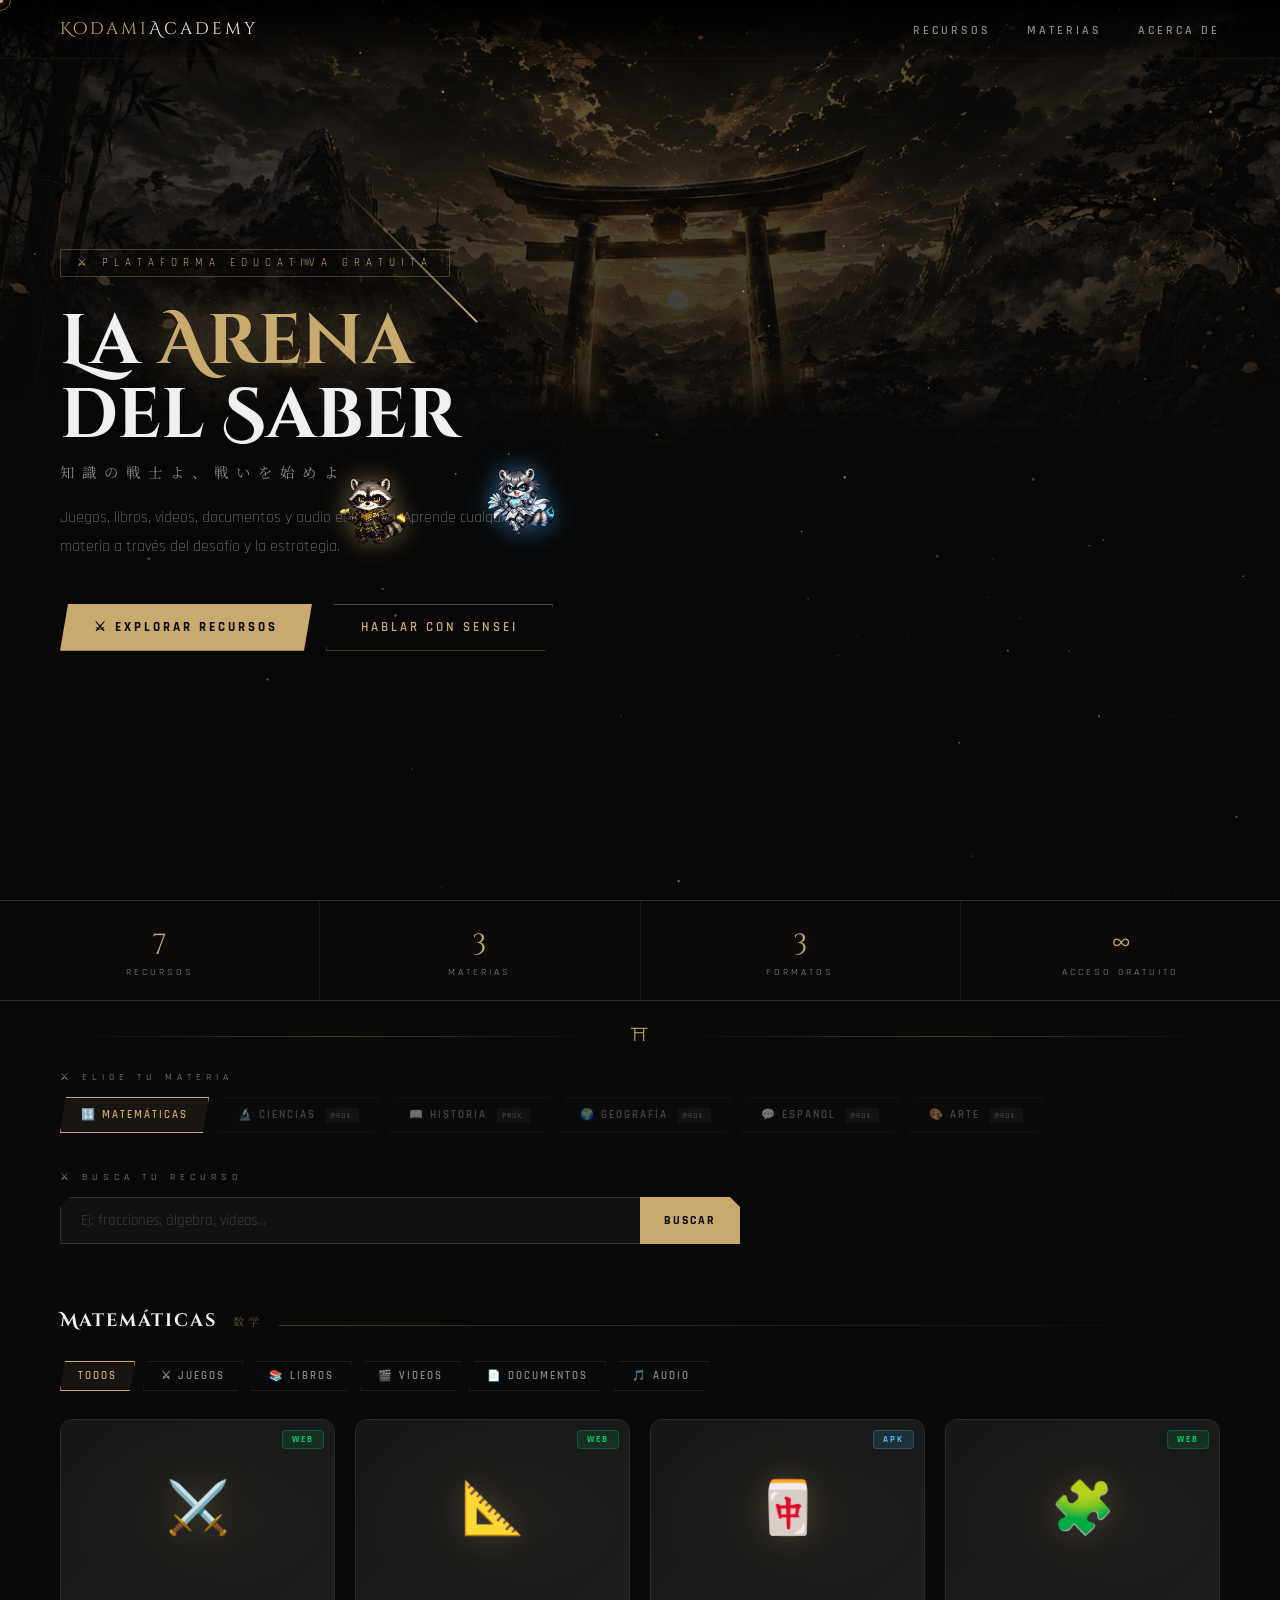
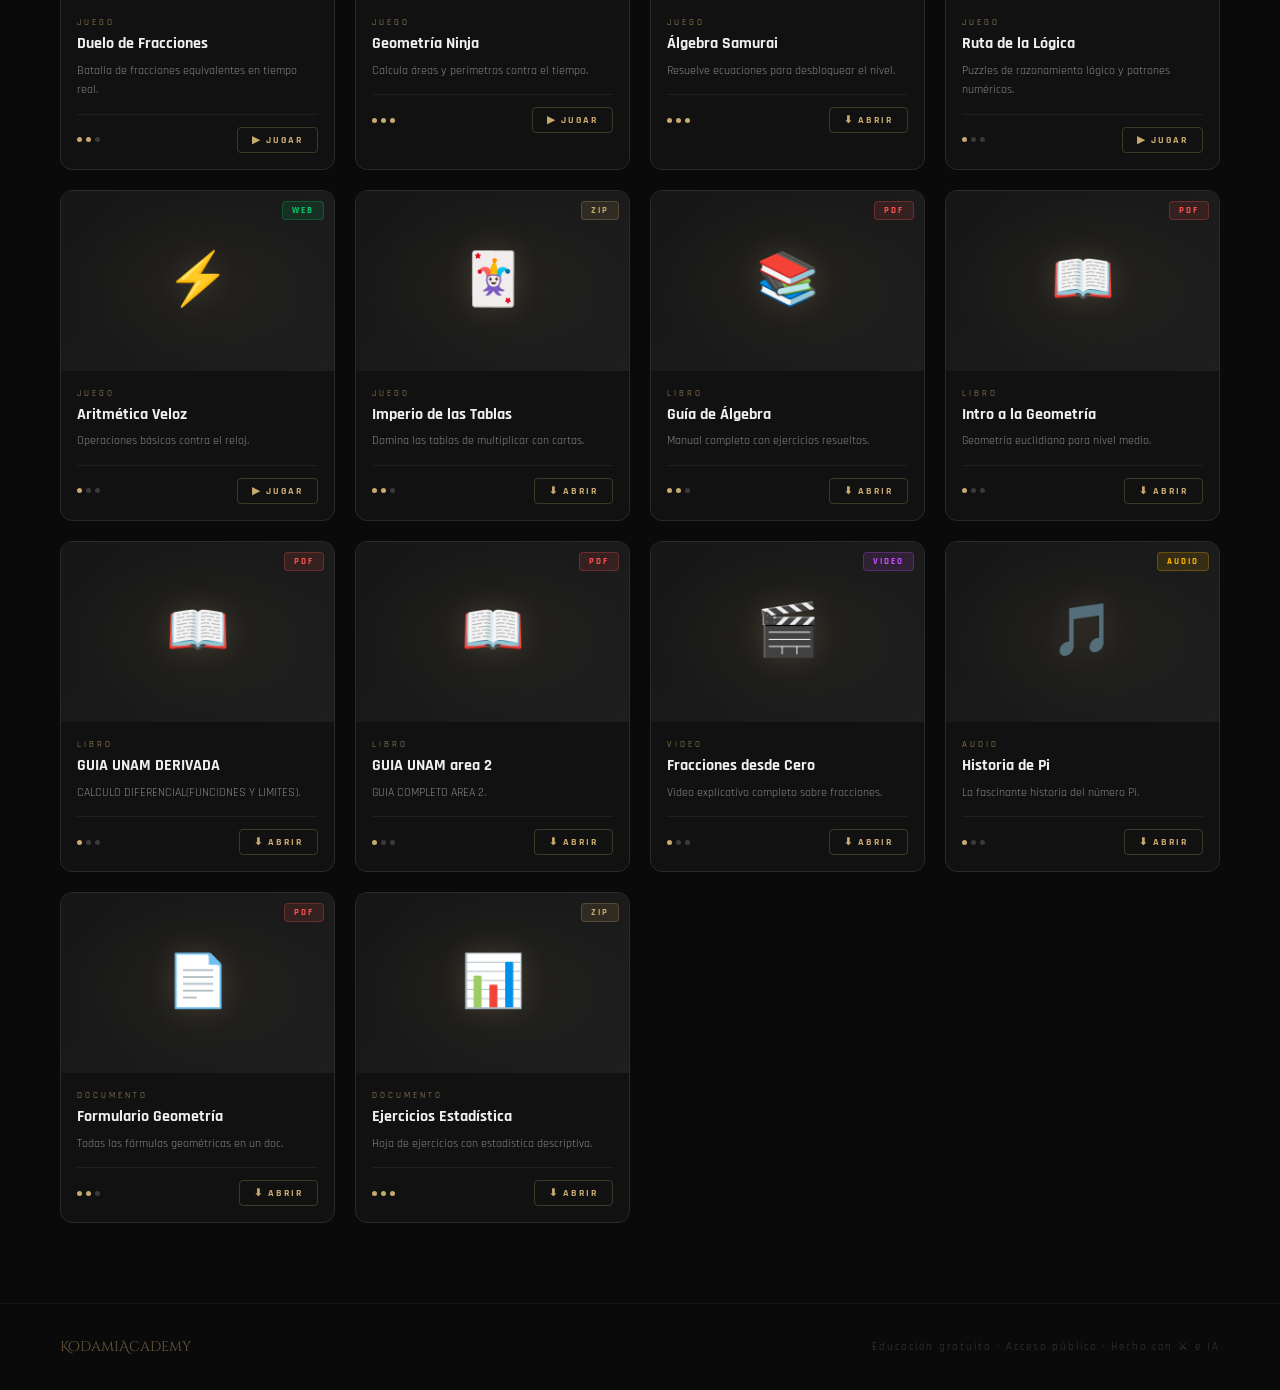
==== commit d5c310b6: "Update index.html" ====
--- a/index.html
+++ b/index.html
@@ -762,10 +762,11 @@
   {id:7, title:'Guía de Álgebra',        cat:'libro',    desc:'Manual completo con ejercicios resueltos.',            icon:'📚', badge:'pdf',   badgeClass:'badge-pdf',   level:2, link:'#'},
   {id:8, title:'Intro a la Geometría',   cat:'libro',    desc:'Geometría euclidiana para nivel medio.',               icon:'📖', badge:'pdf',   badgeClass:'badge-pdf',   level:1, link:'#'},
   {id:9, title:'GUIA UNAM DERIVADA',   cat:'libro',    desc:'CALCULO DIFERENCIAL(FUNCIONES Y LIMITES).',               icon:'📖', badge:'pdf',   badgeClass:'badge-pdf',   level:1, link:'Guía_UNAM_7c_ Derivadas.pdf'},
-  {id:10, title:'Fracciones desde Cero',  cat:'video',    desc:'Video explicativo completo sobre fracciones.',         icon:'🎬', badge:'video', badgeClass:'badge-video', level:1, link:'#'},
-  {id:11,title:'Historia de Pi',          cat:'audio',    desc:'La fascinante historia del número Pi.',                icon:'🎵', badge:'audio', badgeClass:'badge-audio', level:1, link:'#'},
-  {id:12,title:'Formulario Geometría',    cat:'documento',desc:'Todas las fórmulas geométricas en un doc.',           icon:'📄', badge:'pdf',   badgeClass:'badge-pdf',   level:2, link:'#'},
-  {id:13,title:'Ejercicios Estadística',  cat:'documento',desc:'Hoja de ejercicios con estadística descriptiva.',     icon:'📊', badge:'zip',   badgeClass:'badge-zip',   level:3, link:'#'},
+  {id:10, title:'GUIA UNAM area 2',   cat:'libro',    desc:'GUIA COMPLETO AREA 2.',               icon:'📖', badge:'pdf',   badgeClass:'badge-pdf',   level:1, link:'#'},
+  {id:11, title:'Fracciones desde Cero',  cat:'video',    desc:'Video explicativo completo sobre fracciones.',         icon:'🎬', badge:'video', badgeClass:'badge-video', level:1, link:'#'},
+  {id:12,title:'Historia de Pi',          cat:'audio',    desc:'La fascinante historia del número Pi.',                icon:'🎵', badge:'audio', badgeClass:'badge-audio', level:1, link:'#'},
+  {id:13,title:'Formulario Geometría',    cat:'documento',desc:'Todas las fórmulas geométricas en un doc.',           icon:'📄', badge:'pdf',   badgeClass:'badge-pdf',   level:2, link:'#'},
+  {id:14,title:'Ejercicios Estadística',  cat:'documento',desc:'Hoja de ejercicios con estadística descriptiva.',     icon:'📊', badge:'zip',   badgeClass:'badge-zip',   level:3, link:'#'},
 ];
 let currentMateria='matematicas',currentCat='all';
 const materiaInfo={matematicas:{title:'Matemáticas',jp:'数学'},ciencias:{title:'Ciencias',jp:'科学'},historia:{title:'Historia',jp:'歴史'},geografia:{title:'Geografía',jp:'地理'},espanol:{title:'Español',jp:'言語'},arte:{title:'Arte',jp:'芸術'}};
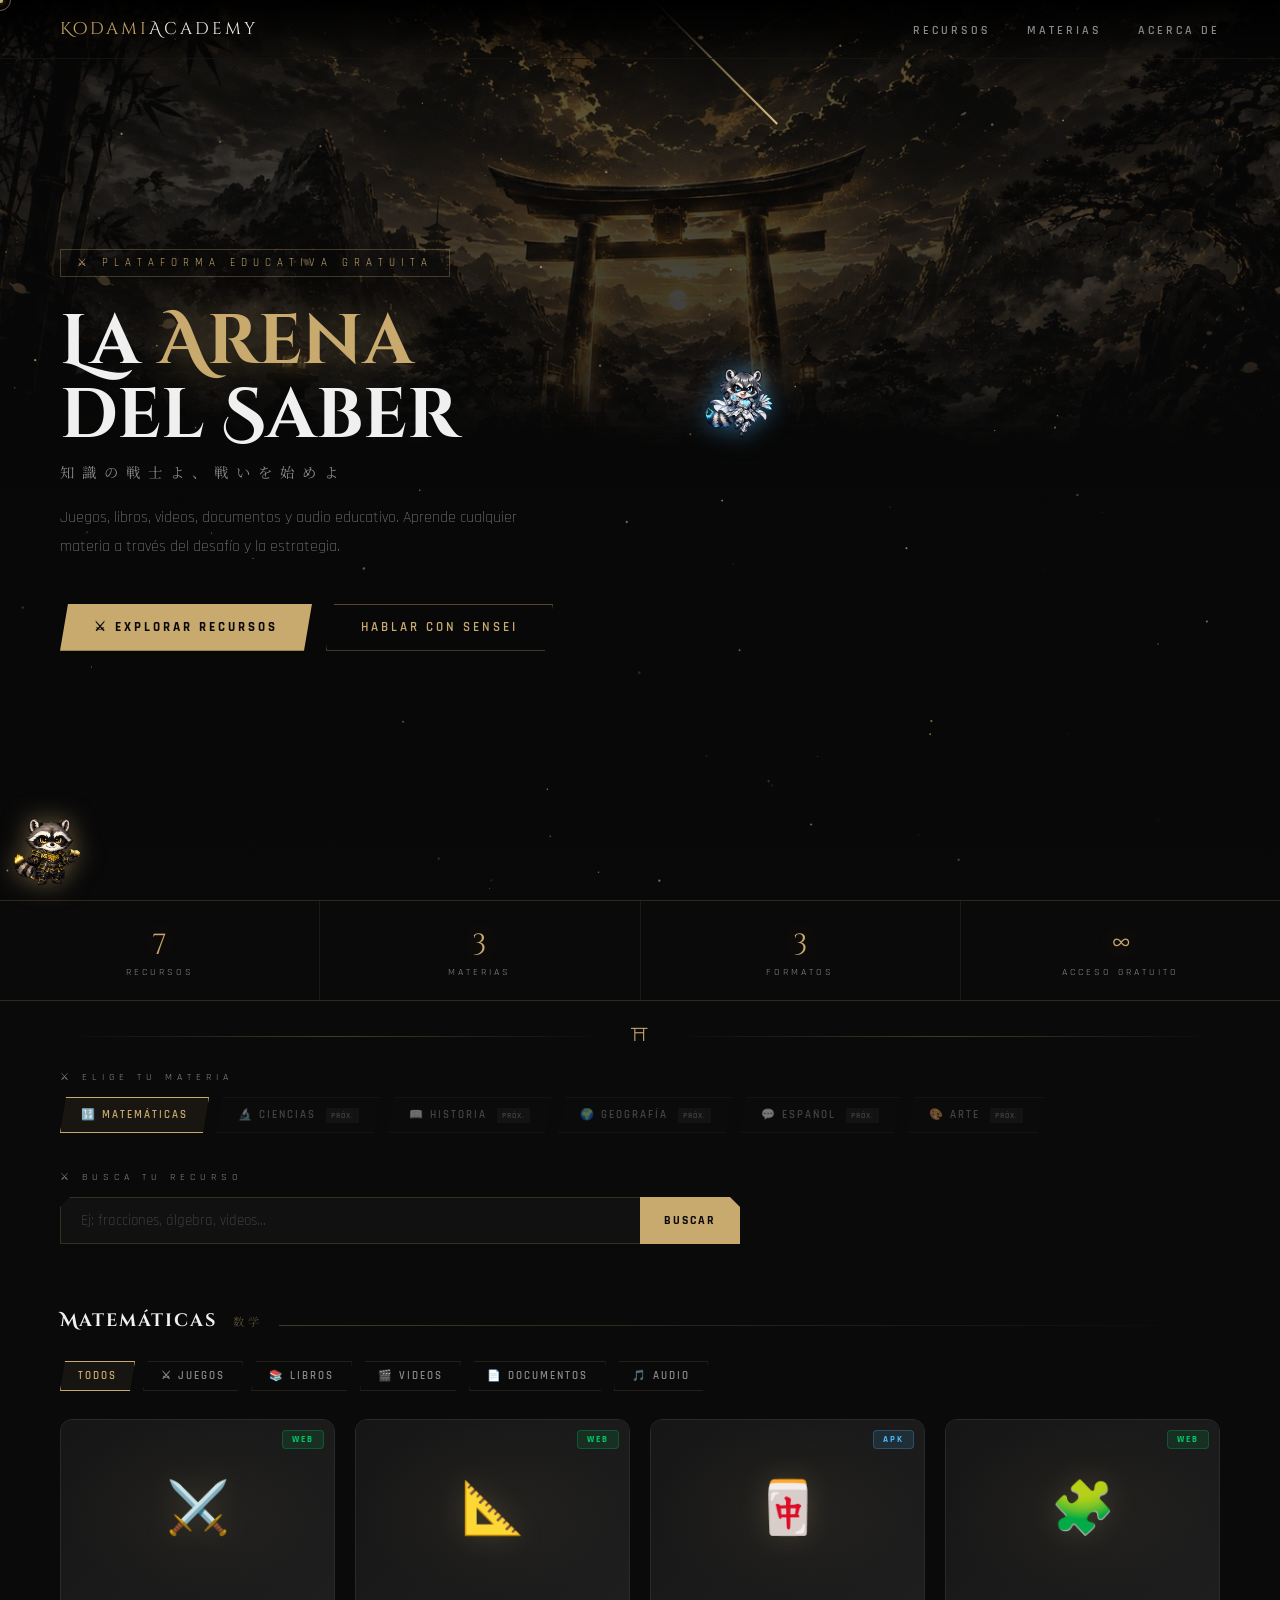
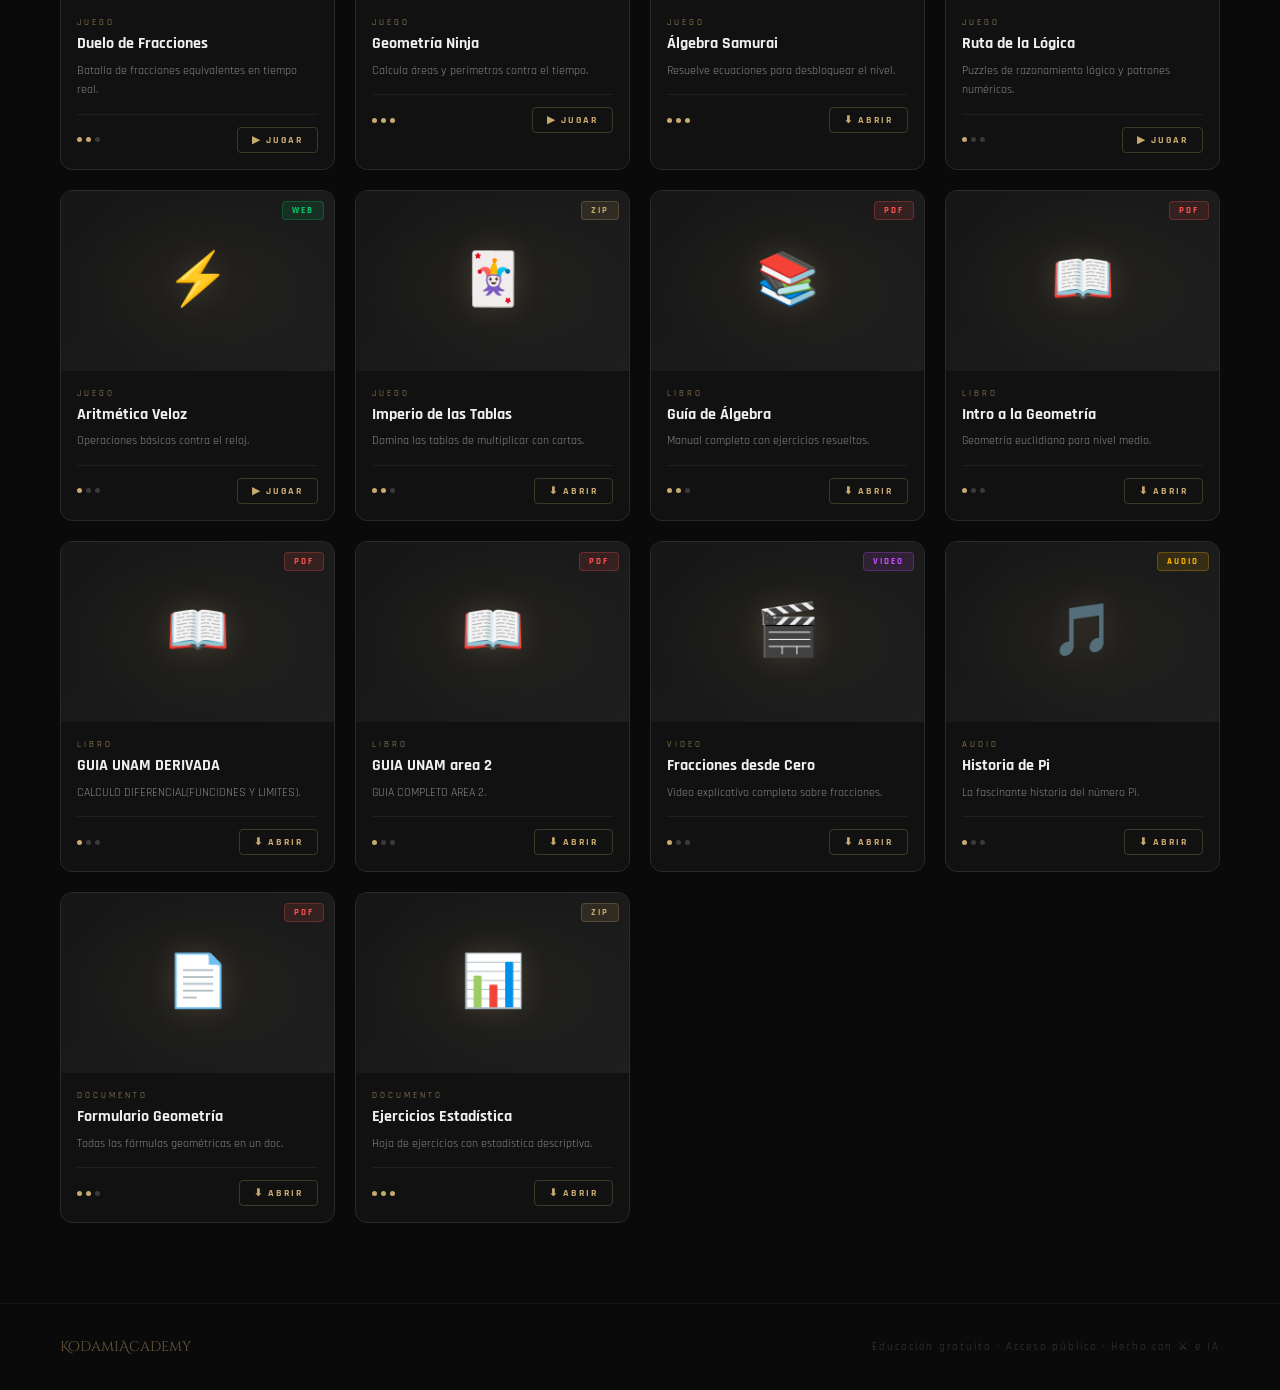
==== commit 9649e1c3: "Update index.html" ====
--- a/index.html
+++ b/index.html
@@ -762,7 +762,7 @@
   {id:7, title:'Guía de Álgebra',        cat:'libro',    desc:'Manual completo con ejercicios resueltos.',            icon:'📚', badge:'pdf',   badgeClass:'badge-pdf',   level:2, link:'#'},
   {id:8, title:'Intro a la Geometría',   cat:'libro',    desc:'Geometría euclidiana para nivel medio.',               icon:'📖', badge:'pdf',   badgeClass:'badge-pdf',   level:1, link:'#'},
   {id:9, title:'GUIA UNAM DERIVADA',   cat:'libro',    desc:'CALCULO DIFERENCIAL(FUNCIONES Y LIMITES).',               icon:'📖', badge:'pdf',   badgeClass:'badge-pdf',   level:1, link:'Guía_UNAM_7c_ Derivadas.pdf'},
-  {id:10, title:'GUIA UNAM area 2',   cat:'libro',    desc:'GUIA COMPLETO AREA 2.',               icon:'📖', badge:'pdf',   badgeClass:'badge-pdf',   level:1, link:'#'},
+  {id:10, title:'GUIA UNAM area 2',   cat:'libro',    desc:'GUIA COMPLETO AREA 2.',               icon:'📖', badge:'pdf',   badgeClass:'badge-pdf',   level:1, link:'GUÍA UNAM ÁREA 2.pdf'},
   {id:11, title:'Fracciones desde Cero',  cat:'video',    desc:'Video explicativo completo sobre fracciones.',         icon:'🎬', badge:'video', badgeClass:'badge-video', level:1, link:'#'},
   {id:12,title:'Historia de Pi',          cat:'audio',    desc:'La fascinante historia del número Pi.',                icon:'🎵', badge:'audio', badgeClass:'badge-audio', level:1, link:'#'},
   {id:13,title:'Formulario Geometría',    cat:'documento',desc:'Todas las fórmulas geométricas en un doc.',           icon:'📄', badge:'pdf',   badgeClass:'badge-pdf',   level:2, link:'#'},
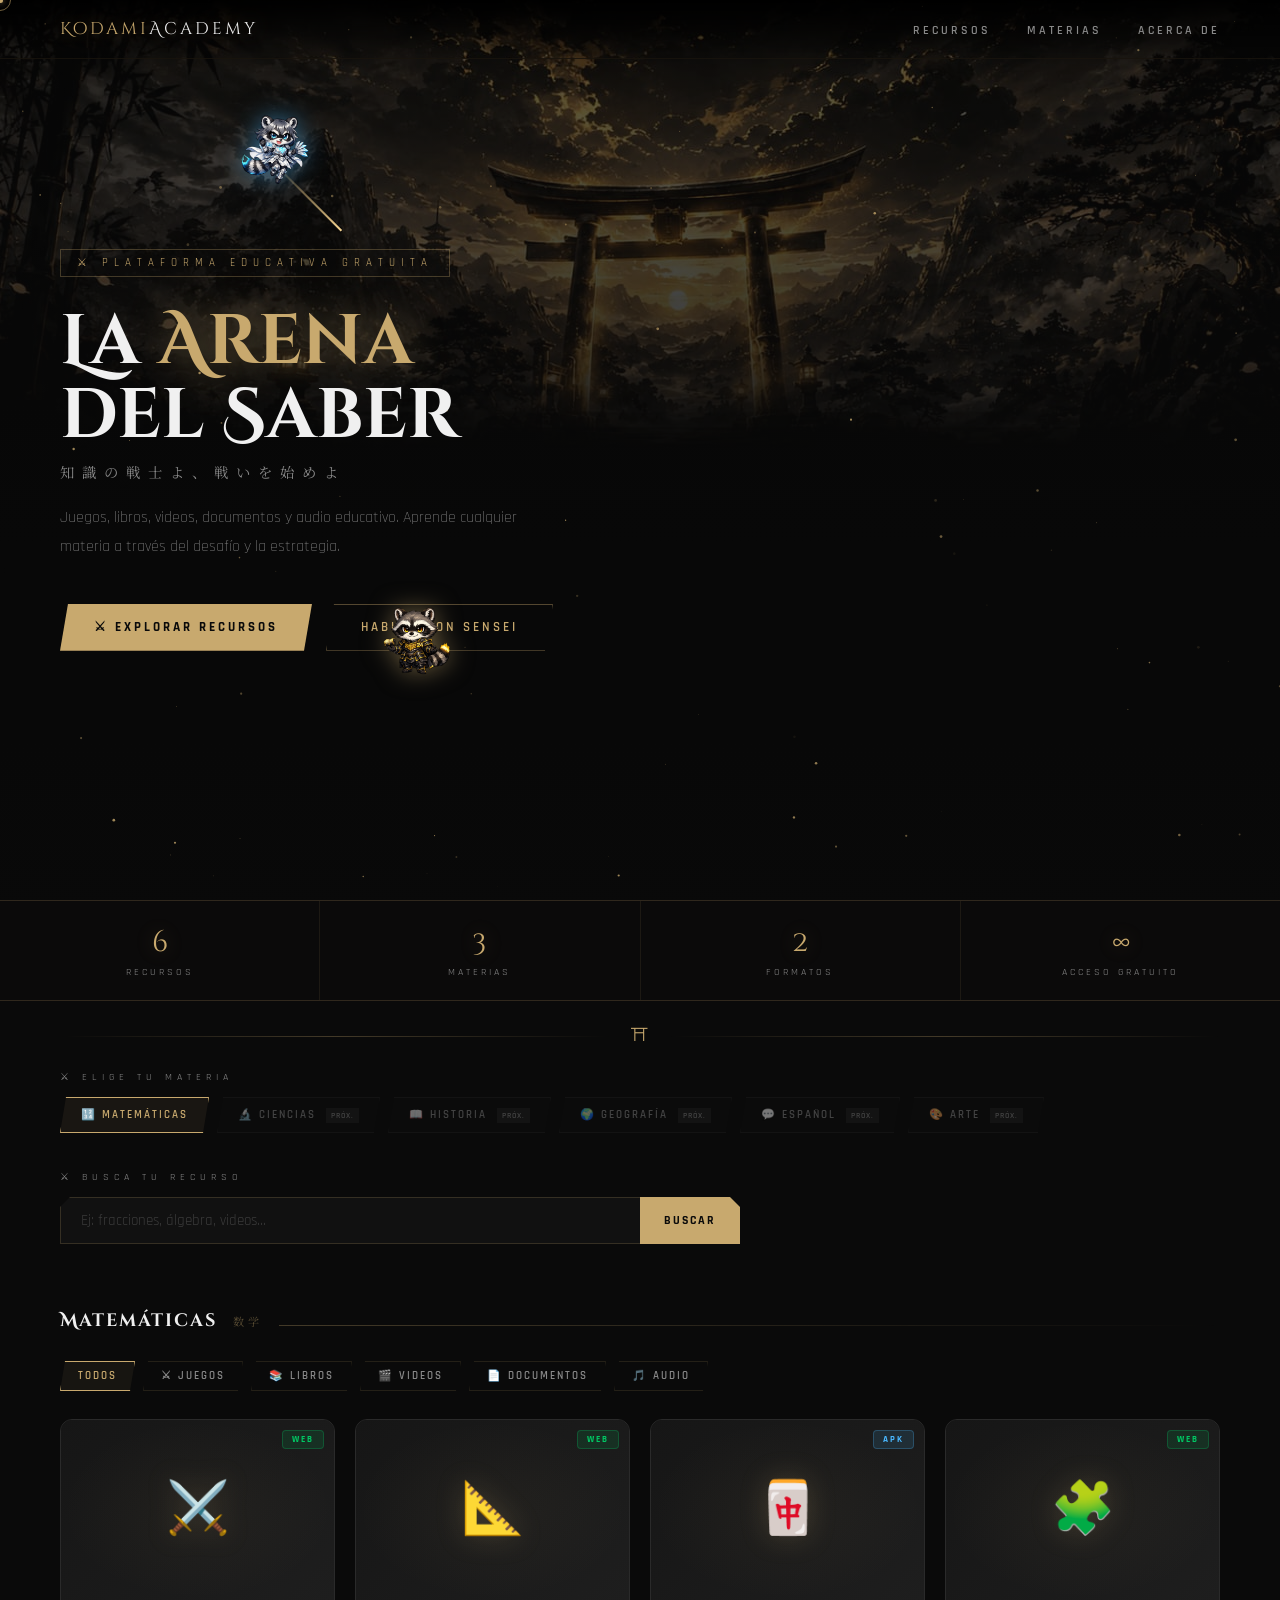
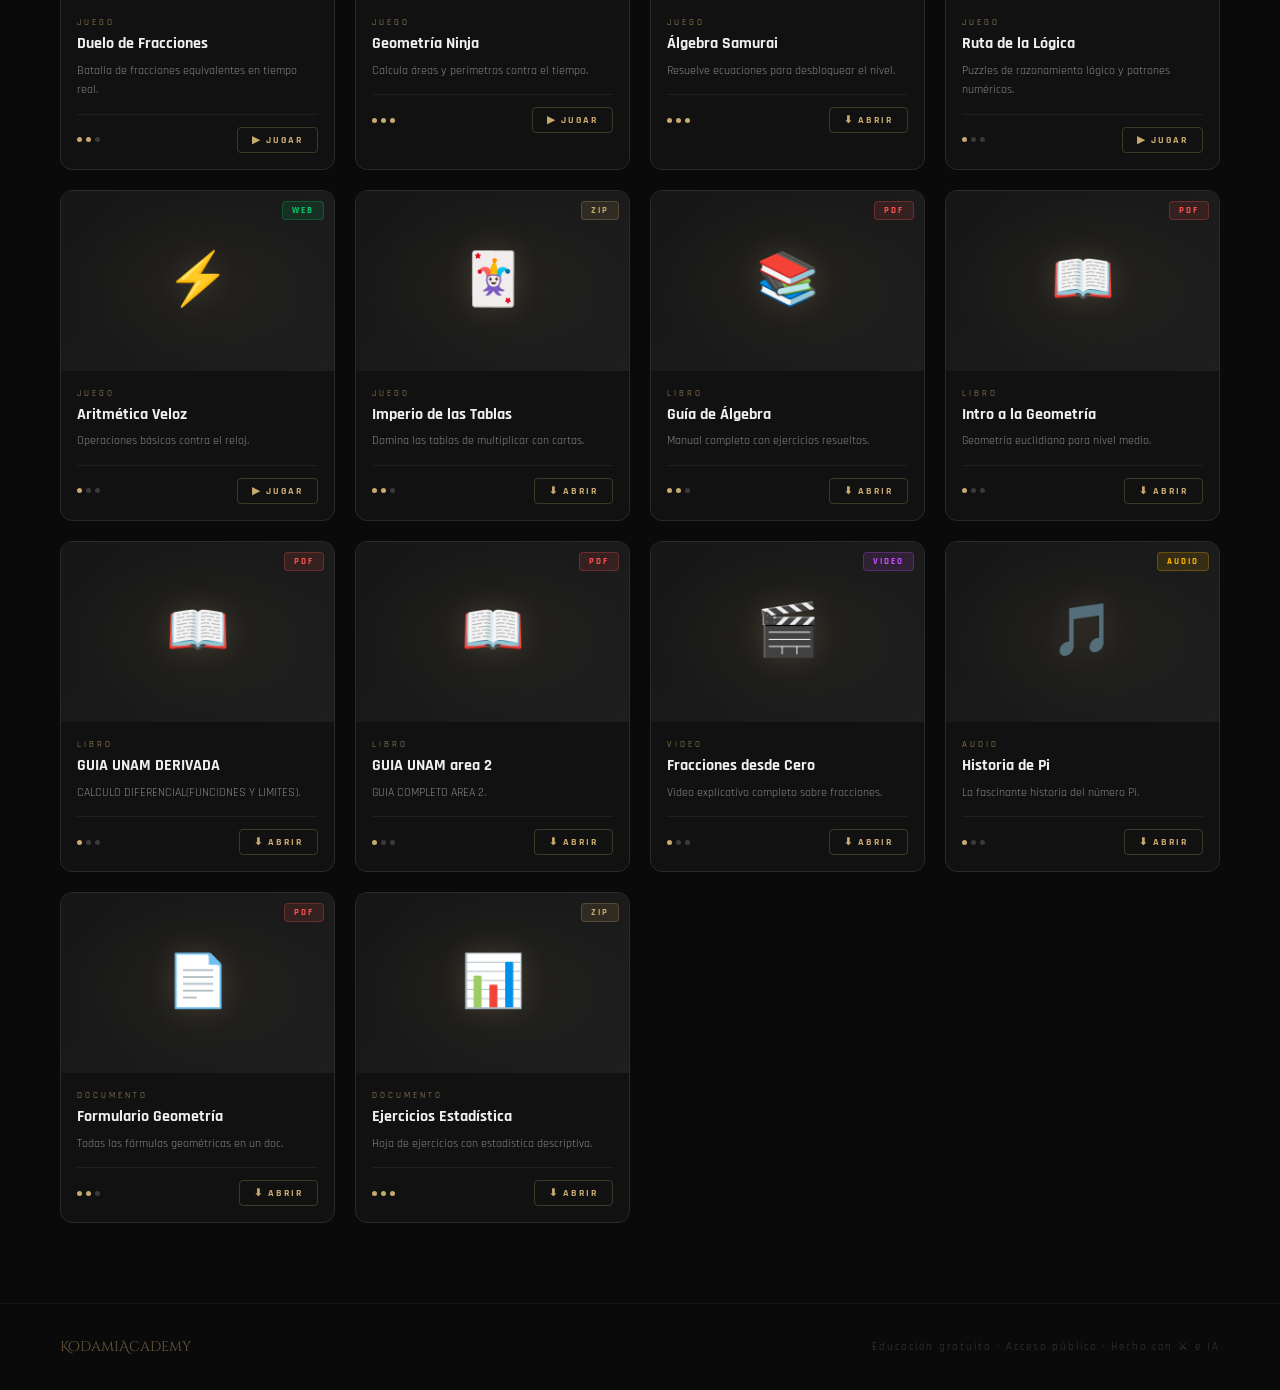
==== commit 42aef973: "Update index.html" ====
--- a/index.html
+++ b/index.html
@@ -762,7 +762,7 @@
   {id:7, title:'Guía de Álgebra',        cat:'libro',    desc:'Manual completo con ejercicios resueltos.',            icon:'📚', badge:'pdf',   badgeClass:'badge-pdf',   level:2, link:'#'},
   {id:8, title:'Intro a la Geometría',   cat:'libro',    desc:'Geometría euclidiana para nivel medio.',               icon:'📖', badge:'pdf',   badgeClass:'badge-pdf',   level:1, link:'#'},
   {id:9, title:'GUIA UNAM DERIVADA',   cat:'libro',    desc:'CALCULO DIFERENCIAL(FUNCIONES Y LIMITES).',               icon:'📖', badge:'pdf',   badgeClass:'badge-pdf',   level:1, link:'Guía_UNAM_7c_ Derivadas.pdf'},
-  {id:10, title:'GUIA UNAM area 2',   cat:'libro',    desc:'GUIA COMPLETO AREA 2.',               icon:'📖', badge:'pdf',   badgeClass:'badge-pdf',   level:1, link:'GUÍA UNAM ÁREA 2.pdf'},
+  {id:10, title:'GUIA UNAM area 2',   cat:'libro',    desc:'GUIA COMPLETO AREA 2.',                                    icon:'📖', badge:'pdf',   badgeClass:'badge-pdf',   level:1, link:'GUÍA UNAM ÁREA 2.pdf'},
   {id:11, title:'Fracciones desde Cero',  cat:'video',    desc:'Video explicativo completo sobre fracciones.',         icon:'🎬', badge:'video', badgeClass:'badge-video', level:1, link:'#'},
   {id:12,title:'Historia de Pi',          cat:'audio',    desc:'La fascinante historia del número Pi.',                icon:'🎵', badge:'audio', badgeClass:'badge-audio', level:1, link:'#'},
   {id:13,title:'Formulario Geometría',    cat:'documento',desc:'Todas las fórmulas geométricas en un doc.',           icon:'📄', badge:'pdf',   badgeClass:'badge-pdf',   level:2, link:'#'},
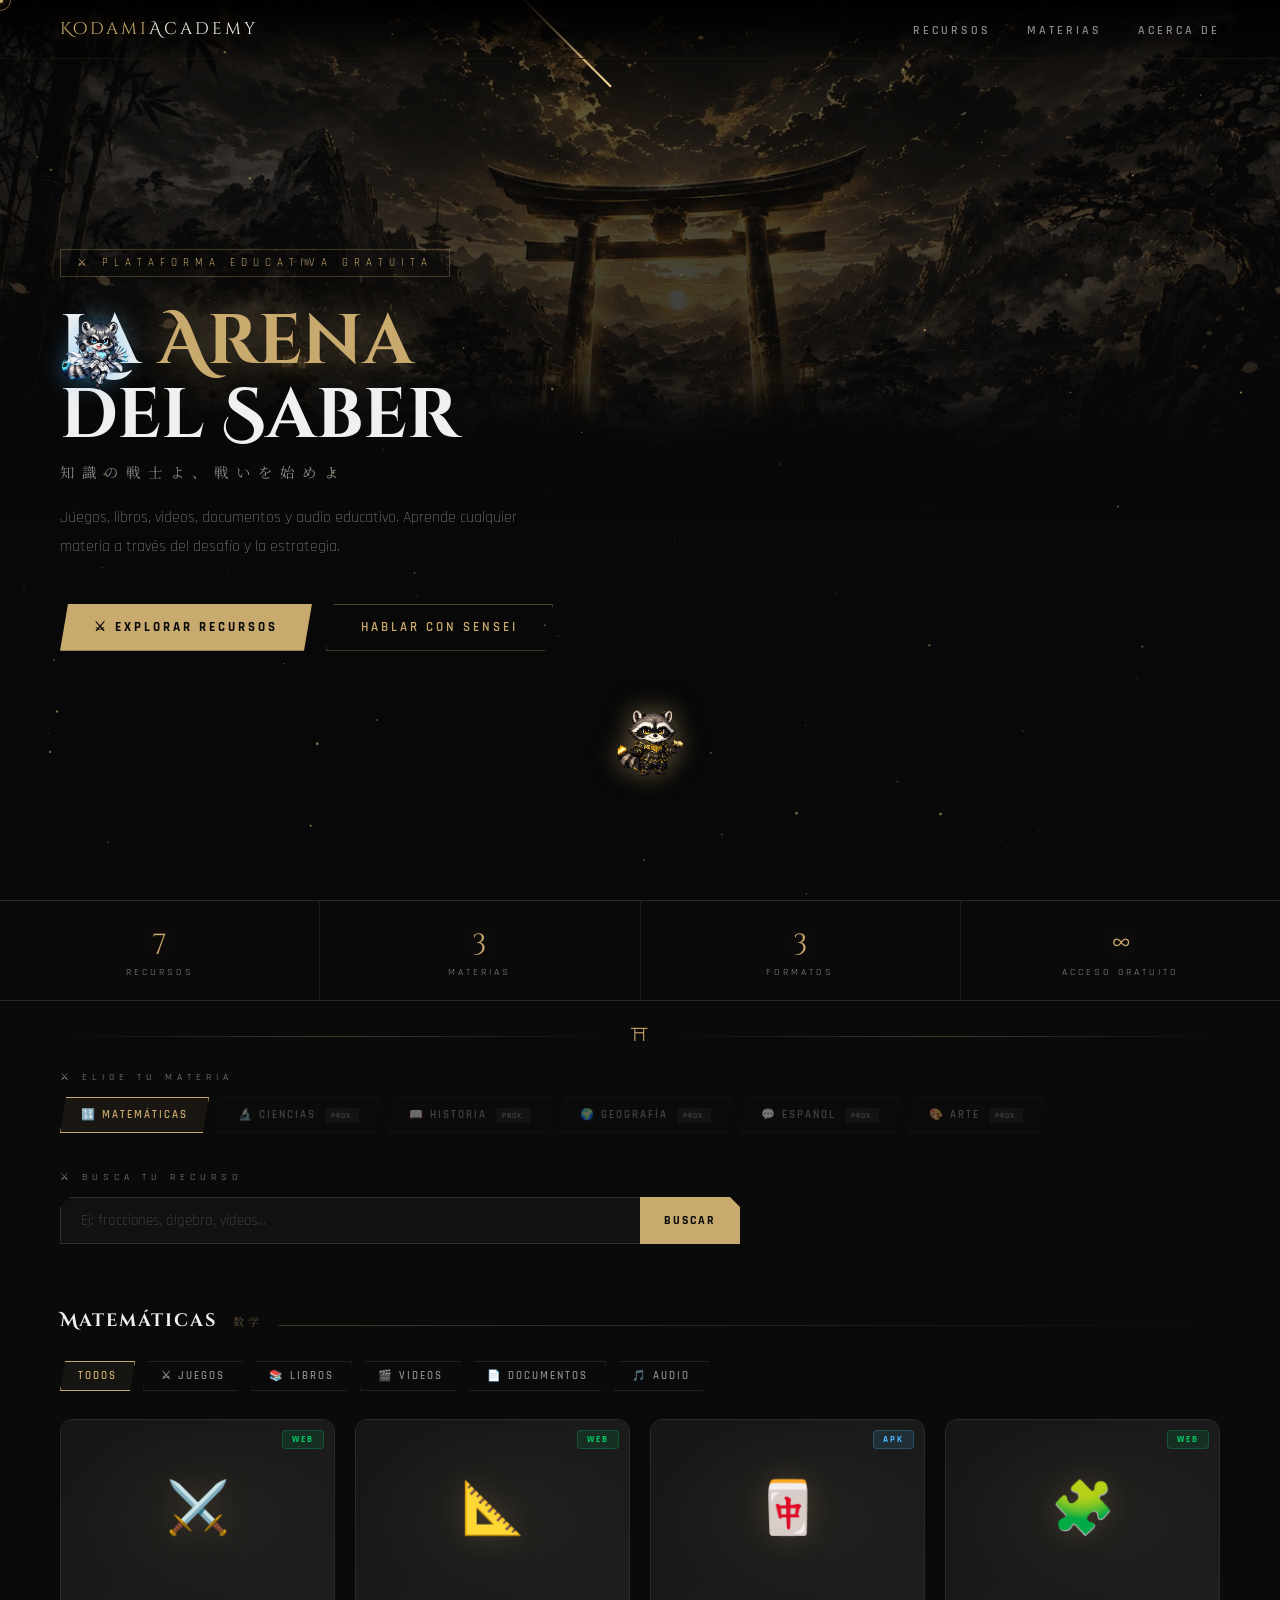
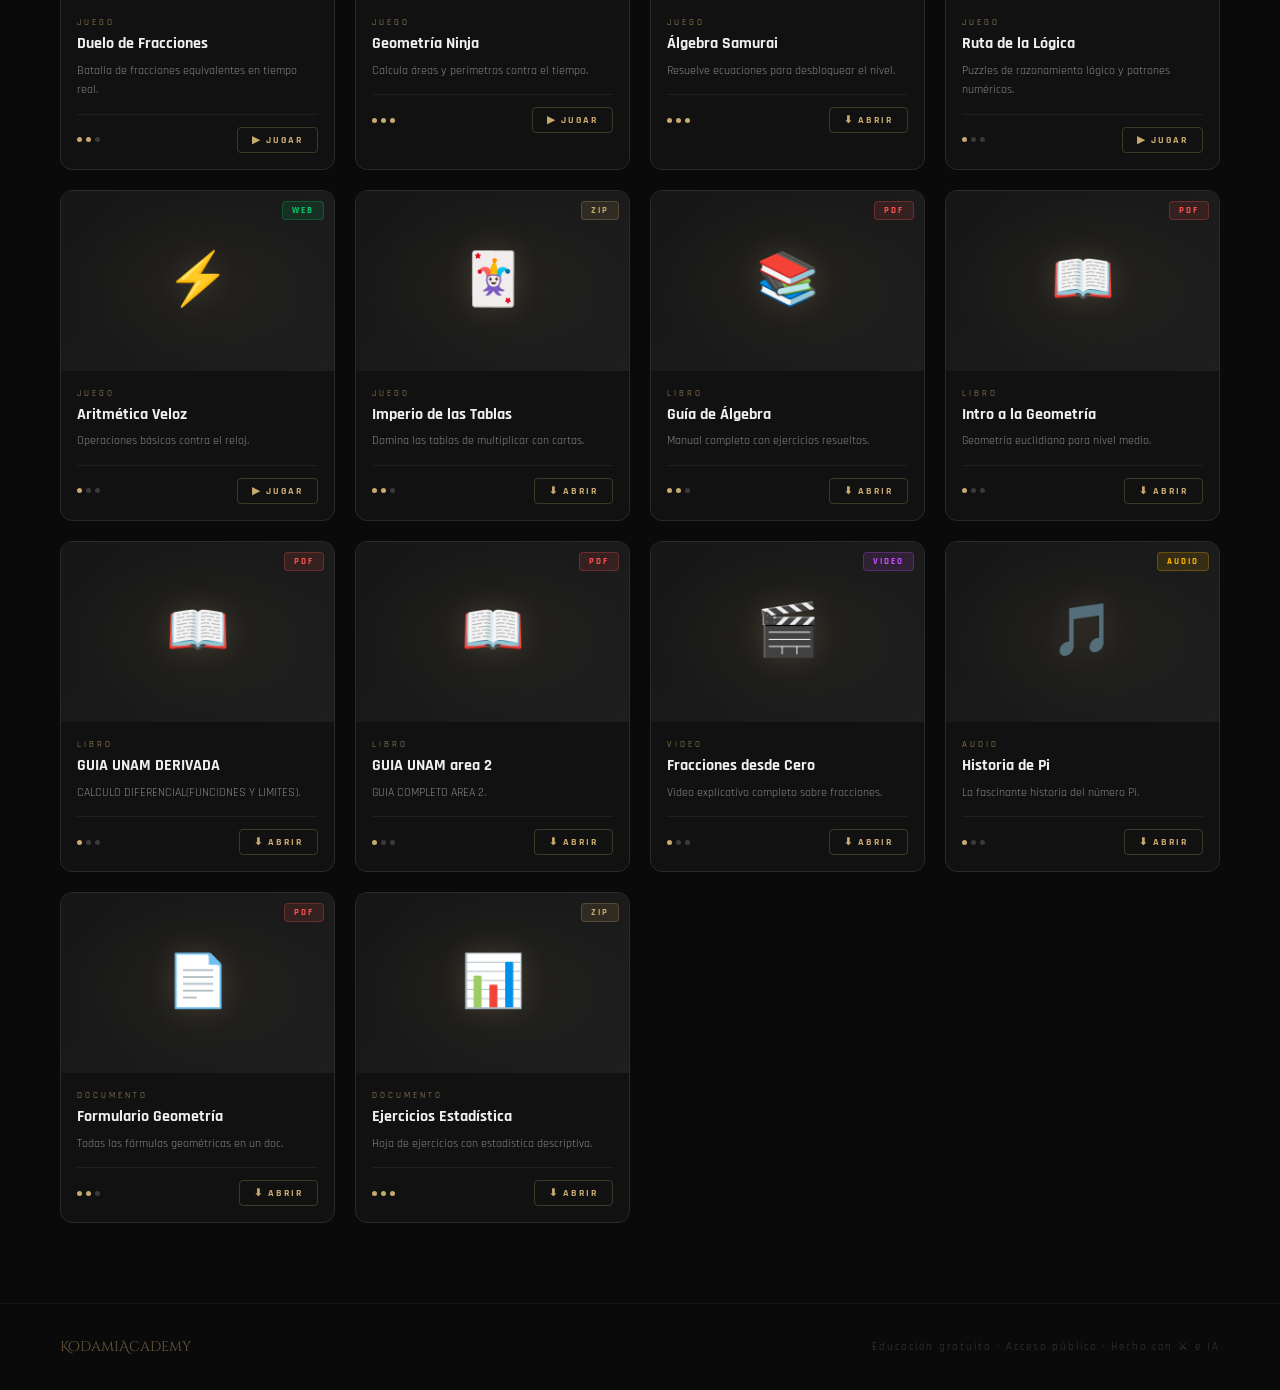
==== commit b2d0e78e: "Update index.html" ====
--- a/index.html
+++ b/index.html
@@ -762,7 +762,7 @@
   {id:7, title:'Guía de Álgebra',        cat:'libro',    desc:'Manual completo con ejercicios resueltos.',            icon:'📚', badge:'pdf',   badgeClass:'badge-pdf',   level:2, link:'#'},
   {id:8, title:'Intro a la Geometría',   cat:'libro',    desc:'Geometría euclidiana para nivel medio.',               icon:'📖', badge:'pdf',   badgeClass:'badge-pdf',   level:1, link:'#'},
   {id:9, title:'GUIA UNAM DERIVADA',   cat:'libro',    desc:'CALCULO DIFERENCIAL(FUNCIONES Y LIMITES).',               icon:'📖', badge:'pdf',   badgeClass:'badge-pdf',   level:1, link:'Guía_UNAM_7c_ Derivadas.pdf'},
-  {id:10, title:'GUIA UNAM area 2',   cat:'libro',    desc:'GUIA COMPLETO AREA 2.',                                    icon:'📖', badge:'pdf',   badgeClass:'badge-pdf',   level:1, link:'GUÍA UNAM ÁREA 2.pdf'},
+  {id:10, title:'GUIA UNAM area 2',   cat:'libro',    desc:'GUIA COMPLETO AREA 2.',                                    icon:'📖', badge:'pdf',   badgeClass:'badge-pdf',   level:1, link:'GUIA UNAM AREA 2.pdf'},
   {id:11, title:'Fracciones desde Cero',  cat:'video',    desc:'Video explicativo completo sobre fracciones.',         icon:'🎬', badge:'video', badgeClass:'badge-video', level:1, link:'#'},
   {id:12,title:'Historia de Pi',          cat:'audio',    desc:'La fascinante historia del número Pi.',                icon:'🎵', badge:'audio', badgeClass:'badge-audio', level:1, link:'#'},
   {id:13,title:'Formulario Geometría',    cat:'documento',desc:'Todas las fórmulas geométricas en un doc.',           icon:'📄', badge:'pdf',   badgeClass:'badge-pdf',   level:2, link:'#'},
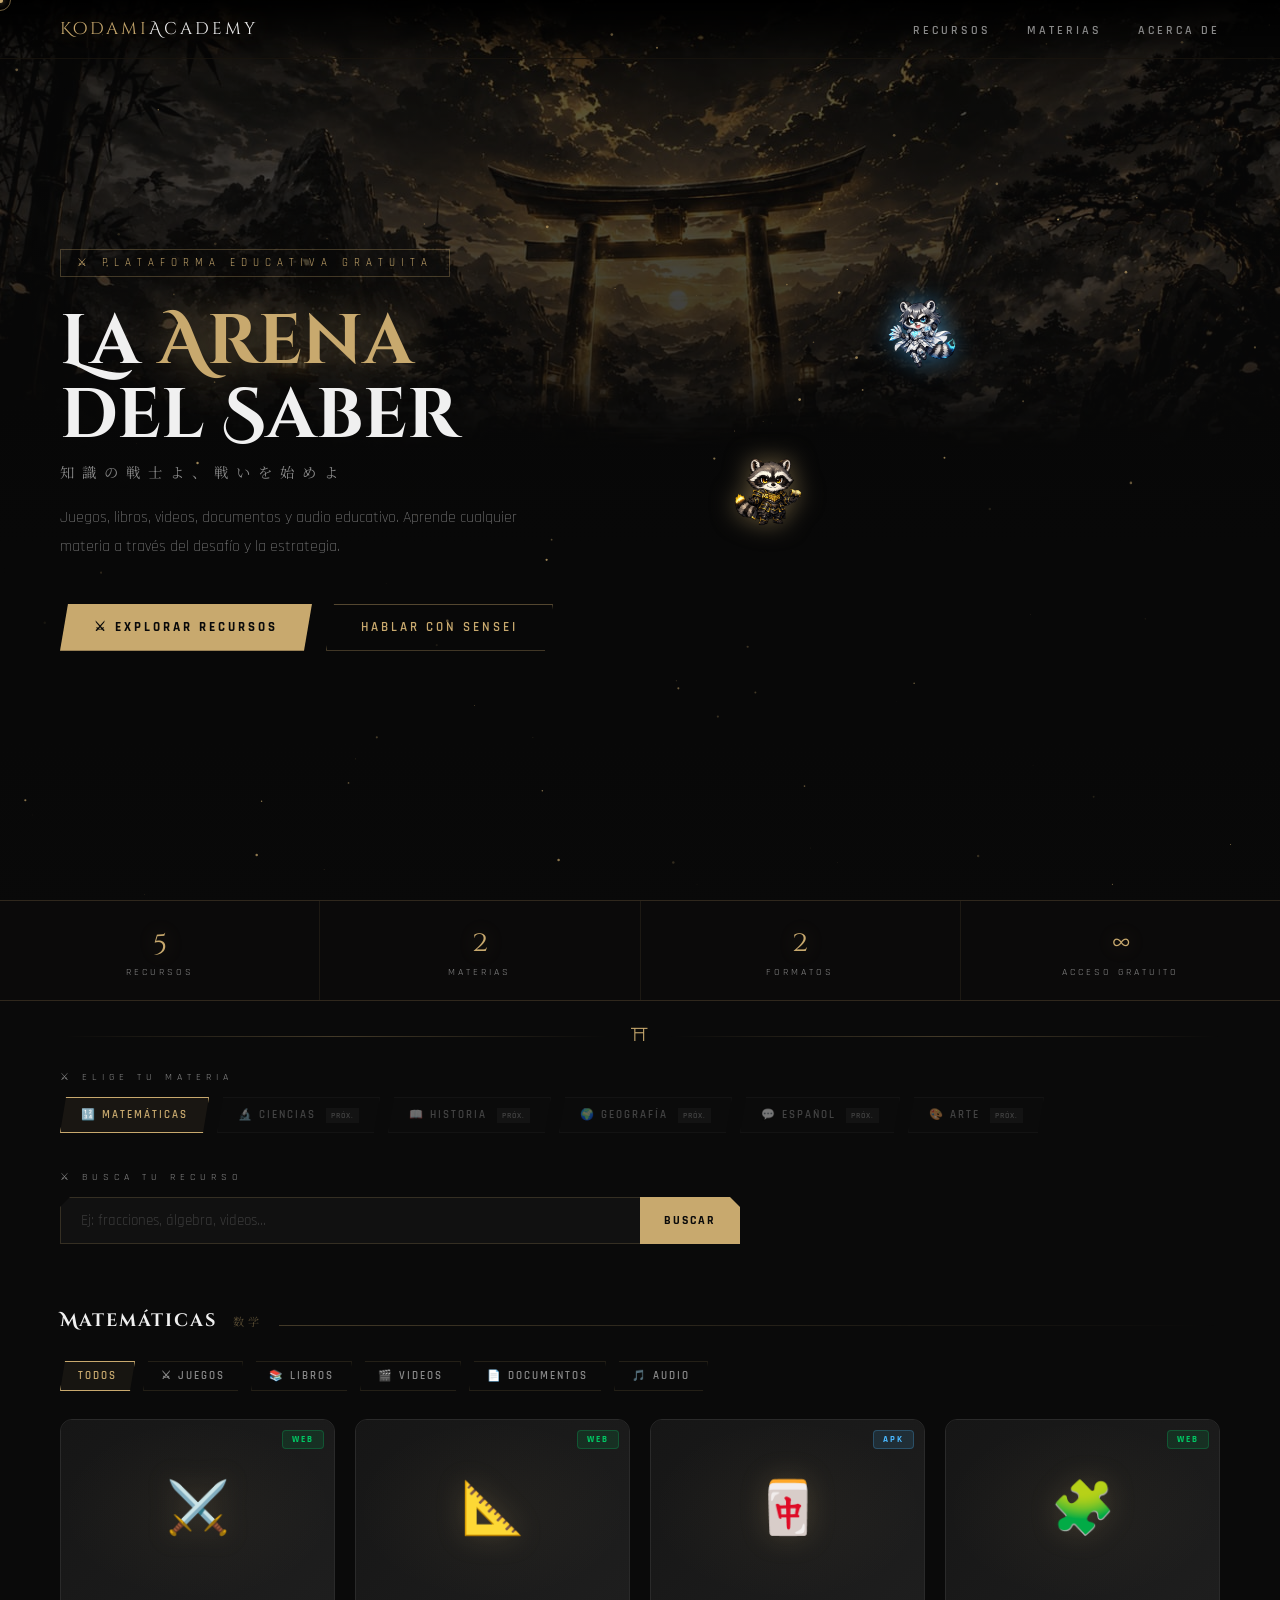
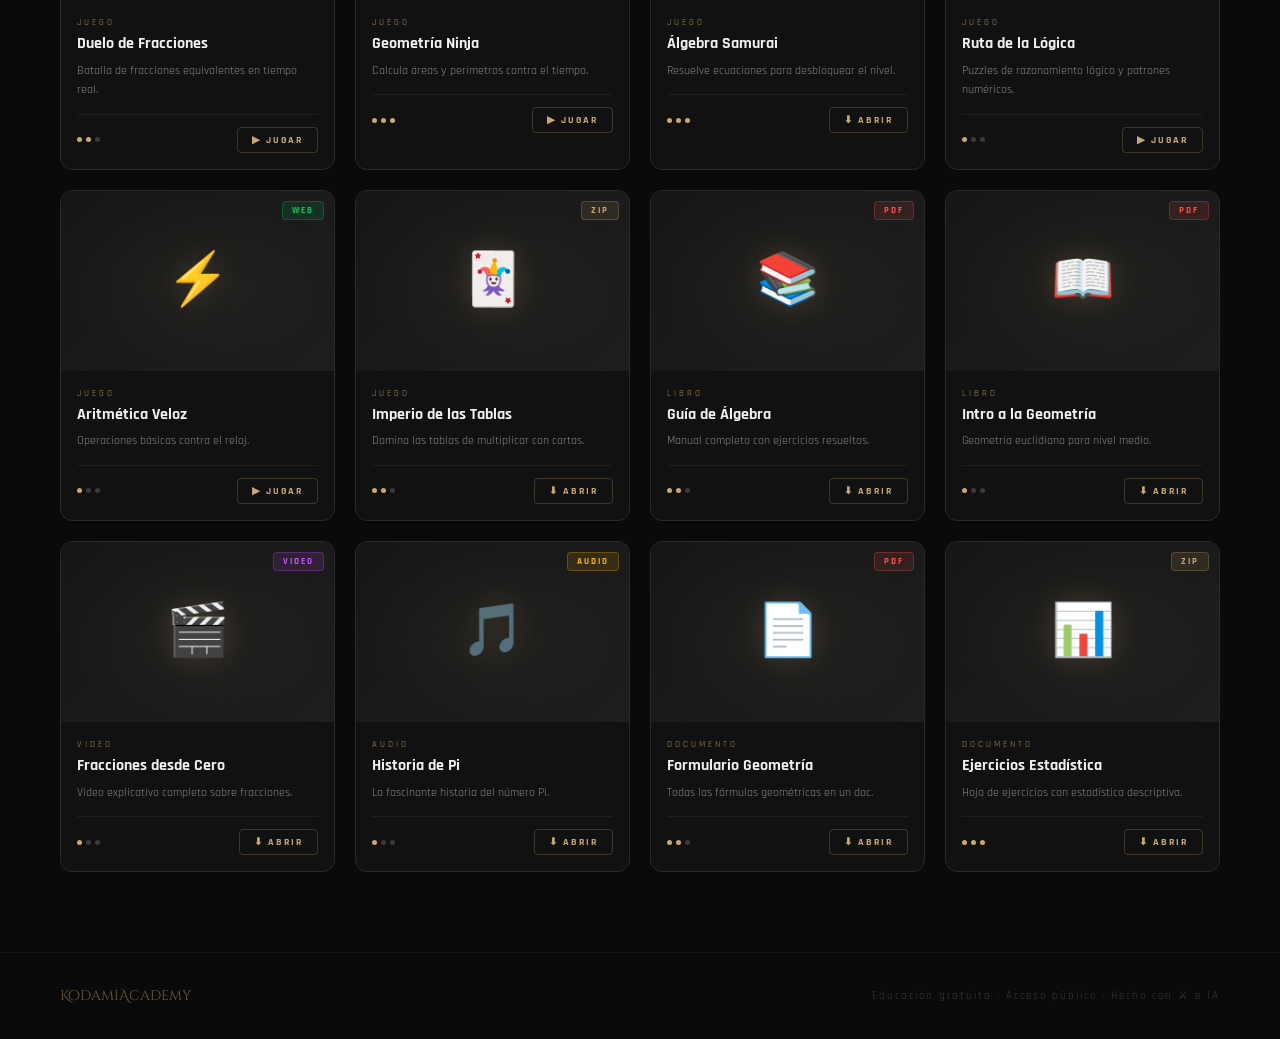
==== commit b2ce1892: "Add files via upload" ====
--- a/index.html
+++ b/index.html
@@ -761,12 +761,10 @@
   {id:6, title:'Imperio de las Tablas',  cat:'juego',    desc:'Domina las tablas de multiplicar con cartas.',         icon:'🃏', badge:'zip',   badgeClass:'badge-zip',   level:2, link:'#'},
   {id:7, title:'Guía de Álgebra',        cat:'libro',    desc:'Manual completo con ejercicios resueltos.',            icon:'📚', badge:'pdf',   badgeClass:'badge-pdf',   level:2, link:'#'},
   {id:8, title:'Intro a la Geometría',   cat:'libro',    desc:'Geometría euclidiana para nivel medio.',               icon:'📖', badge:'pdf',   badgeClass:'badge-pdf',   level:1, link:'#'},
-  {id:9, title:'GUIA UNAM DERIVADA',   cat:'libro',    desc:'CALCULO DIFERENCIAL(FUNCIONES Y LIMITES).',               icon:'📖', badge:'pdf',   badgeClass:'badge-pdf',   level:1, link:'Guía_UNAM_7c_ Derivadas.pdf'},
-  {id:10, title:'GUIA UNAM area 2',   cat:'libro',    desc:'GUIA COMPLETO AREA 2.',                                    icon:'📖', badge:'pdf',   badgeClass:'badge-pdf',   level:1, link:'GUIA UNAM AREA 2.pdf'},
-  {id:11, title:'Fracciones desde Cero',  cat:'video',    desc:'Video explicativo completo sobre fracciones.',         icon:'🎬', badge:'video', badgeClass:'badge-video', level:1, link:'#'},
-  {id:12,title:'Historia de Pi',          cat:'audio',    desc:'La fascinante historia del número Pi.',                icon:'🎵', badge:'audio', badgeClass:'badge-audio', level:1, link:'#'},
-  {id:13,title:'Formulario Geometría',    cat:'documento',desc:'Todas las fórmulas geométricas en un doc.',           icon:'📄', badge:'pdf',   badgeClass:'badge-pdf',   level:2, link:'#'},
-  {id:14,title:'Ejercicios Estadística',  cat:'documento',desc:'Hoja de ejercicios con estadística descriptiva.',     icon:'📊', badge:'zip',   badgeClass:'badge-zip',   level:3, link:'#'},
+  {id:9, title:'Fracciones desde Cero',  cat:'video',    desc:'Video explicativo completo sobre fracciones.',         icon:'🎬', badge:'video', badgeClass:'badge-video', level:1, link:'#'},
+  {id:10,title:'Historia de Pi',          cat:'audio',    desc:'La fascinante historia del número Pi.',                icon:'🎵', badge:'audio', badgeClass:'badge-audio', level:1, link:'#'},
+  {id:11,title:'Formulario Geometría',    cat:'documento',desc:'Todas las fórmulas geométricas en un doc.',           icon:'📄', badge:'pdf',   badgeClass:'badge-pdf',   level:2, link:'#'},
+  {id:12,title:'Ejercicios Estadística',  cat:'documento',desc:'Hoja de ejercicios con estadística descriptiva.',     icon:'📊', badge:'zip',   badgeClass:'badge-zip',   level:3, link:'#'},
 ];
 let currentMateria='matematicas',currentCat='all';
 const materiaInfo={matematicas:{title:'Matemáticas',jp:'数学'},ciencias:{title:'Ciencias',jp:'科学'},historia:{title:'Historia',jp:'歴史'},geografia:{title:'Geografía',jp:'地理'},espanol:{title:'Español',jp:'言語'},arte:{title:'Arte',jp:'芸術'}};
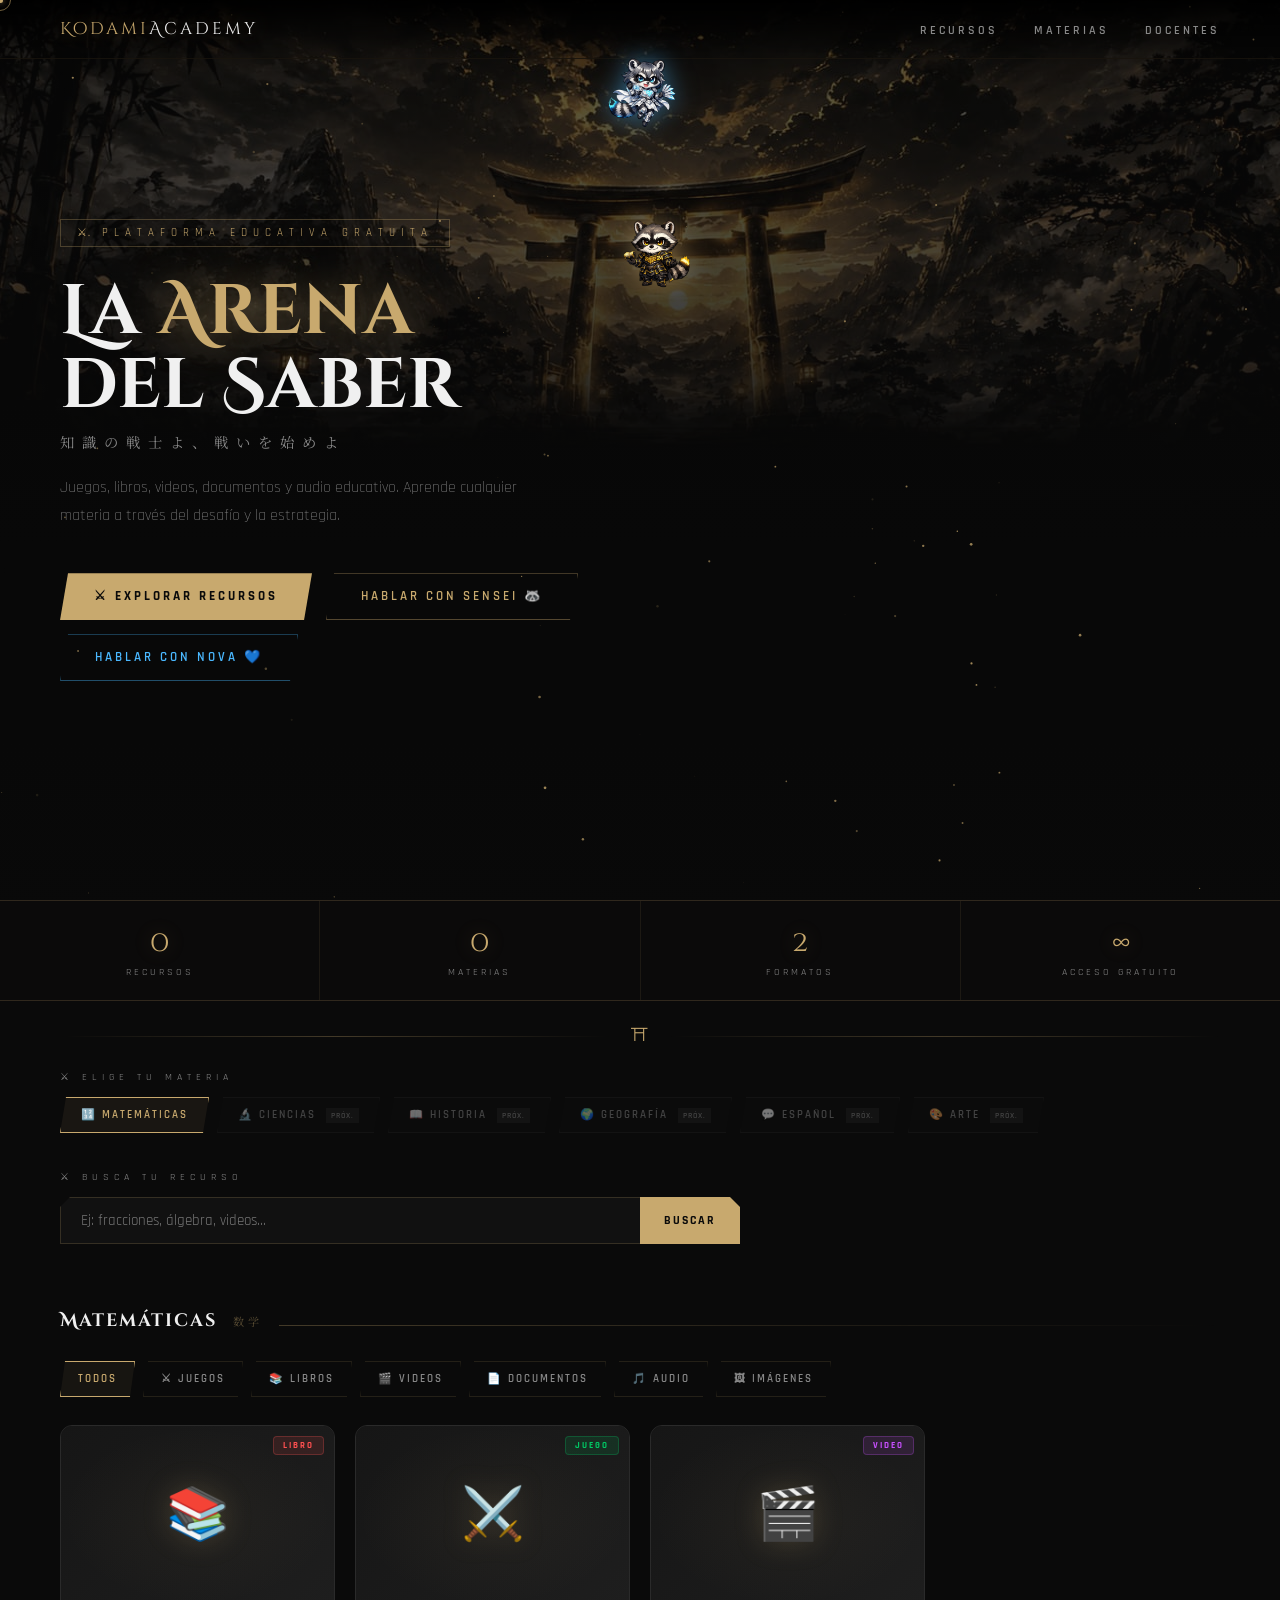
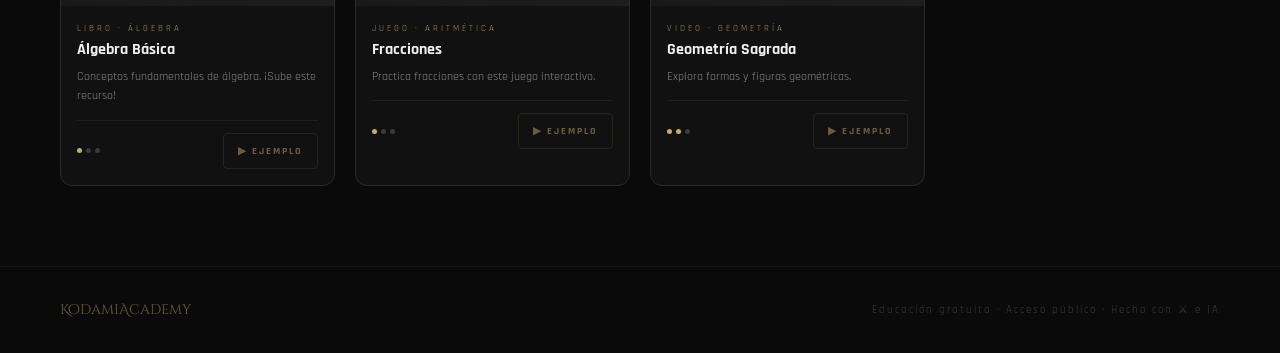
==== commit 3665f91b: "Kodami Academy v1" ====
--- a/index.html
+++ b/index.html
@@ -5,412 +5,11 @@
 <meta name="viewport" content="width=device-width, initial-scale=1.0, viewport-fit=cover">
 <title>KodamiAcademy — La Arena del Saber</title>
 <link href="https://fonts.googleapis.com/css2?family=Cinzel+Decorative:wght@700;900&family=Rajdhani:wght@300;400;600;700&family=Noto+Serif+JP:wght@400;700&display=swap" rel="stylesheet">
-<style>
-:root{
-  --black:#0a0a0a;--deep:#111;--dark:#1a1a1a;--charcoal:#2a2a2a;
-  --smoke:#3a3a3a;--ash:#888;--silver:#c0c0c0;--white:#f0f0f0;
-  --craft:#c8a96e;--craft-light:#e8c87e;--blue:#4ab8ff;--chat-w:380px;
-}
-*{margin:0;padding:0;box-sizing:border-box;}
-html{scroll-behavior:smooth;}
-body{background:var(--black);color:var(--white);font-family:'Rajdhani',sans-serif;overflow-x:hidden;}
-
-/* ============================================
-   CURSOR — katana compacta
-   Preciso para texto, elegante en hover
-   ============================================ */
-body.has-mouse{cursor:none;}
-.cursor-wrap{position:fixed;top:0;left:0;pointer-events:none;z-index:10000;will-change:transform;}
-
-/* Punto central de precisión */
-.cursor-dot{
-  position:absolute;
-  width:5px;height:5px;border-radius:50%;
-  background:var(--craft);
-  top:-2.5px;left:-2.5px;
-  transition:transform .12s ease,background .2s,opacity .15s;
-  box-shadow:0 0 6px rgba(200,169,110,.8);
-}
-/* Anillo exterior */
-.cursor-ring{
-  position:absolute;
-  width:22px;height:22px;border-radius:50%;
-  border:1.5px solid rgba(200,169,110,.55);
-  top:-11px;left:-11px;
-  transition:transform .22s ease,border-color .2s,width .2s,height .2s,top .2s,left .2s,opacity .15s;
-}
-/* Línea katana: aparece solo en hover */
-.cursor-blade{
-  position:absolute;
-  width:0;height:1px;
-  background:linear-gradient(to right,transparent,var(--craft),rgba(200,169,110,.2));
-  top:0;left:3px;
-  transform-origin:left center;
-  transition:width .18s ease,opacity .15s;
-  opacity:0;
-}
-
-/* ESTADO: idle */
-.cursor-wrap.idle .cursor-dot{transform:scale(1);}
-.cursor-wrap.idle .cursor-ring{transform:scale(1);}
-.cursor-wrap.idle .cursor-blade{width:0;opacity:0;}
-
-/* ESTADO: hovering — punto crece, anillo se expande, aparece blade */
-.cursor-wrap.hovering .cursor-dot{transform:scale(1.8);background:var(--craft-light);}
-.cursor-wrap.hovering .cursor-ring{
-  width:34px;height:34px;top:-17px;left:-17px;
-  border-color:rgba(200,169,110,.85);
-  transform:scale(1);
-}
-.cursor-wrap.hovering .cursor-blade{width:28px;opacity:1;}
-
-/* ESTADO: texto — punto se convierte en cursor I */
-.cursor-wrap.text-mode .cursor-dot{
-  width:2px;height:18px;border-radius:1px;
-  top:-9px;left:-1px;
-  transform:scale(1);
-  background:var(--craft);
-  box-shadow:0 0 4px rgba(200,169,110,.6);
-}
-.cursor-wrap.text-mode .cursor-ring{opacity:0;}
-.cursor-wrap.text-mode .cursor-blade{width:0;opacity:0;}
-
-/* ESTADO: drag */
-.cursor-wrap.dragging .cursor-dot{opacity:0;}
-.cursor-wrap.dragging .cursor-ring{opacity:0;}
-.cursor-wrap.dragging .cursor-blade{opacity:0;}
-
-/* TEMA NOVA */
-.cursor-wrap.nova-active .cursor-dot{background:var(--blue);box-shadow:0 0 6px rgba(74,184,255,.8);}
-.cursor-wrap.nova-active .cursor-ring{border-color:rgba(74,184,255,.55);}
-.cursor-wrap.nova-active .cursor-blade{background:linear-gradient(to right,transparent,var(--blue),rgba(74,184,255,.2));}
-.cursor-wrap.nova-active.hovering .cursor-ring{border-color:rgba(74,184,255,.85);}
-.cursor-wrap.nova-active.text-mode .cursor-dot{background:var(--blue);box-shadow:0 0 4px rgba(74,184,255,.6);}
-
-/* Solo escritorio — móvil usa cursor nativo */
-@media(hover:none) and (pointer:coarse){
-  .cursor-wrap{display:none!important;}
-  body{cursor:auto!important;}
-}
-
-/* ============================================
-   FONDO + IMÁGENES — sin parpadeo
-   ============================================ */
-#starsCanvas{position:fixed;inset:0;z-index:1;pointer-events:none;}
-
-/* El fondo empieza invisible y hace fade-in cuando carga */
-.hero-bg{
-  position:fixed;inset:0;z-index:0;
-  background-color:#0d0d0d; /* color base mientras carga la imagen */
-  background-image:url('fondo.png');
-  background-size:cover;background-position:center top;
-  opacity:0;
-  transition:opacity .8s ease;
-}
-.hero-bg.loaded{opacity:.55;}
-.hero-bg::after{content:'';position:absolute;inset:0;background:linear-gradient(to bottom,rgba(10,10,10,.3) 0%,rgba(10,10,10,.75) 55%,rgba(10,10,10,.98) 100%);}
-
-/* ============================================
-   MASCOTAS — skeleton + fade in
-   ============================================ */
-.mascot{
-  position:fixed;z-index:150;
-  width:75px;height:75px;object-fit:contain;
-  cursor:none;
-  filter:drop-shadow(0 0 12px rgba(200,169,110,.5));
-  user-select:none;-webkit-user-drag:none;
-  opacity:0; /* invisible hasta cargar */
-  transition:opacity .5s ease,filter .3s ease;
-}
-.mascot.img-ready{opacity:1;}
-.mascot.in-chat{opacity:0 !important;pointer-events:none;}
-@keyframes mascotBreathe{0%,100%{transform:translateY(0) scale(1)}50%{transform:translateY(-3px) scale(1.03)}}
-.mascot.nova-mascot{filter:drop-shadow(0 0 12px rgba(74,184,255,.5));}
-.mascot.dragging-mascot{z-index:200;transition:none !important;}
-
-/* En móvil las mascotas no existen */
-@media(hover:none) and (pointer:coarse){
-  .mascot{display:none !important;}
-}
-
-/* ============================================
-   NAV
-   ============================================ */
-nav{position:fixed;top:0;left:0;right:0;z-index:100;padding:18px 60px;display:flex;align-items:center;justify-content:space-between;background:linear-gradient(to bottom,rgba(0,0,0,.88),transparent);border-bottom:1px solid rgba(200,169,110,.1);}
-.nav-logo{font-family:'Cinzel Decorative',serif;font-size:1.05rem;color:var(--craft);letter-spacing:3px;text-shadow:0 0 20px rgba(200,169,110,.5);}
-.nav-logo span{color:var(--white);}
-.nav-links{display:flex;gap:36px;list-style:none;}
-.nav-links a{color:var(--ash);text-decoration:none;font-size:.78rem;letter-spacing:3px;text-transform:uppercase;transition:color .3s;font-weight:600;}
-.nav-links a:hover{color:var(--craft);}
-
-/* ============================================
-   HERO
-   ============================================ */
-.hero{position:relative;z-index:2;min-height:100vh;display:flex;align-items:center;padding:0 60px;}
-.hero-content{max-width:680px;animation:fadeUpBlur 1.2s ease forwards;opacity:0;}
-@keyframes fadeUpBlur{from{opacity:0;transform:translateY(40px);filter:blur(6px)}to{opacity:1;transform:translateY(0);filter:blur(0)}}
-.hero-tag{display:inline-block;font-size:.68rem;letter-spacing:6px;text-transform:uppercase;color:var(--craft);border:1px solid rgba(200,169,110,.3);padding:6px 16px;margin-bottom:28px;}
-.hero-title{font-family:'Cinzel Decorative',serif;font-size:clamp(2.2rem,5.5vw,4.5rem);line-height:1.05;color:var(--white);margin-bottom:8px;}
-.hero-title .accent{color:var(--craft);text-shadow:0 0 40px rgba(200,169,110,.45);}
-.hero-jp{font-family:'Noto Serif JP',serif;font-size:.9rem;color:var(--ash);letter-spacing:8px;margin-bottom:22px;}
-.hero-desc{font-size:1rem;color:var(--ash);line-height:1.8;max-width:480px;margin-bottom:42px;font-weight:300;}
-.hero-btns{display:flex;gap:14px;flex-wrap:wrap;}
-.btn-primary{background:var(--craft);color:var(--black);border:none;padding:14px 34px;font-family:'Rajdhani',sans-serif;font-size:.82rem;font-weight:700;letter-spacing:3px;text-transform:uppercase;cursor:pointer;transition:all .3s;position:relative;overflow:hidden;clip-path:polygon(8px 0%,100% 0%,calc(100% - 8px) 100%,0% 100%);}
-.btn-primary::before{content:'';position:absolute;inset:0;background:var(--craft-light);transform:translateX(-100%);transition:transform .3s;}
-.btn-primary:hover::before{transform:translateX(0);}
-.btn-primary span{position:relative;z-index:1;}
-.btn-secondary{background:transparent;color:var(--craft);border:1px solid rgba(200,169,110,.4);padding:14px 34px;font-family:'Rajdhani',sans-serif;font-size:.82rem;font-weight:600;letter-spacing:3px;text-transform:uppercase;cursor:pointer;transition:all .3s;clip-path:polygon(8px 0%,100% 0%,calc(100% - 8px) 100%,0% 100%);}
-.btn-secondary:hover{background:rgba(200,169,110,.1);}
-
-/* ============================================
-   STATS
-   ============================================ */
-.stats-bar{position:relative;z-index:2;display:grid;grid-template-columns:repeat(4,1fr);gap:1px;background:rgba(200,169,110,.1);border-top:1px solid rgba(200,169,110,.1);border-bottom:1px solid rgba(200,169,110,.1);}
-.stat-item{background:rgba(10,10,10,.92);padding:22px 24px;text-align:center;}
-.stat-num{font-family:'Cinzel Decorative',serif;font-size:1.8rem;color:var(--craft);display:block;text-shadow:0 0 20px rgba(200,169,110,.3);}
-.stat-label{font-size:.6rem;letter-spacing:3px;text-transform:uppercase;color:var(--ash);margin-top:4px;display:block;}
-.divider{position:relative;z-index:2;display:flex;align-items:center;gap:20px;padding:0 60px;margin:24px 0;}
-.divider-line{flex:1;height:1px;background:linear-gradient(to right,transparent,rgba(200,169,110,.3),transparent);}
-.divider-symbol{color:var(--craft);font-size:1.1rem;}
-
-/* ============================================
-   MATERIAS + SEARCH
-   ============================================ */
-.materias-nav{position:relative;z-index:2;padding:0 60px 28px;}
-.materias-label{font-size:.63rem;letter-spacing:5px;color:var(--ash);text-transform:uppercase;margin-bottom:14px;}
-.materias-tabs{display:flex;flex-wrap:wrap;gap:8px;}
-.materia-tab{padding:10px 20px;border:1px solid rgba(255,255,255,.07);color:var(--ash);font-size:.7rem;letter-spacing:2px;text-transform:uppercase;cursor:pointer;transition:all .3s;background:rgba(255,255,255,.02);font-family:'Rajdhani',sans-serif;font-weight:600;clip-path:polygon(6px 0%,100% 0%,calc(100% - 6px) 100%,0% 100%);}
-.materia-tab.active{border-color:var(--craft);color:var(--craft);background:rgba(200,169,110,.08);}
-.materia-tab.soon{opacity:.45;}
-.soon-badge{font-size:.53rem;background:rgba(255,255,255,.07);color:var(--ash);padding:2px 5px;margin-left:5px;letter-spacing:1px;}
-.search-section{position:relative;z-index:2;padding:10px 60px 28px;}
-.search-label{font-size:.63rem;letter-spacing:5px;color:var(--ash);text-transform:uppercase;margin-bottom:14px;}
-.search-container{display:flex;max-width:680px;}
-.search-input{flex:1;background:rgba(255,255,255,.03);border:1px solid rgba(200,169,110,.2);border-right:none;color:var(--white);padding:13px 20px;font-family:'Rajdhani',sans-serif;font-size:.93rem;outline:none;transition:border-color .3s;clip-path:polygon(10px 0%,100% 0%,100% 100%,0% 100%,0% 10px);}
-.search-input:focus{border-color:rgba(200,169,110,.5);}
-.search-input::placeholder{color:var(--smoke);}
-.search-btn{background:var(--craft);border:none;padding:0 24px;color:var(--black);font-family:'Rajdhani',sans-serif;font-size:.76rem;font-weight:700;letter-spacing:2px;text-transform:uppercase;cursor:pointer;transition:background .3s;clip-path:polygon(0% 0%,calc(100% - 10px) 0%,100% 10px,100% 100%,0% 100%);}
-.search-btn:hover{background:var(--craft-light);}
-
-/* ============================================
-   GRID DE RECURSOS
-   ============================================ */
-.section{position:relative;z-index:2;padding:36px 60px 80px;}
-.section-header{display:flex;align-items:baseline;gap:16px;margin-bottom:28px;}
-.section-title{font-family:'Cinzel Decorative',serif;font-size:1.15rem;color:var(--white);letter-spacing:2px;}
-.section-jp{font-family:'Noto Serif JP',serif;font-size:.7rem;color:rgba(200,169,110,.4);letter-spacing:4px;}
-.section-line{flex:1;height:1px;background:linear-gradient(to right,rgba(200,169,110,.3),transparent);}
-.category-pills{display:flex;flex-wrap:wrap;gap:8px;margin-bottom:28px;}
-.pill{padding:7px 17px;border:1px solid rgba(200,169,110,.14);color:var(--ash);font-size:.68rem;letter-spacing:2px;text-transform:uppercase;cursor:pointer;transition:all .3s;clip-path:polygon(5px 0%,100% 0%,calc(100% - 5px) 100%,0% 100%);background:transparent;font-family:'Rajdhani',sans-serif;font-weight:600;}
-.pill:hover,.pill.active{border-color:var(--craft);color:var(--craft);background:rgba(200,169,110,.07);}
-
-.resources-grid{display:grid;grid-template-columns:repeat(5,1fr);gap:20px;width:100%;}
-@media(max-width:1400px){.resources-grid{grid-template-columns:repeat(4,1fr);}}
-@media(max-width:1100px){.resources-grid{grid-template-columns:repeat(3,1fr);}}
-@media(max-width:750px) {.resources-grid{grid-template-columns:repeat(2,1fr);}}
-@media(max-width:500px) {.resources-grid{grid-template-columns:1fr;}}
-
-@keyframes cardReveal{from{opacity:0;transform:translateY(16px);}to{opacity:1;transform:translateY(0);}}
-.resource-card{background:#111;border:1px solid #2a2a2a;border-radius:12px;position:relative;overflow:hidden;cursor:pointer;opacity:1;animation:cardReveal .4s ease both;transform-style:preserve-3d;transition:border-color .3s,box-shadow .3s,transform .25s ease;}
-.resource-card::before{content:'';position:absolute;top:0;left:0;right:0;height:2px;background:linear-gradient(to right,transparent,var(--craft),transparent);transform:scaleX(0);transition:transform .4s;border-radius:12px 12px 0 0;}
-.resource-card:hover{border-color:rgba(200,169,110,.35);box-shadow:0 12px 40px rgba(200,169,110,.1);}
-.resource-card:hover::before{transform:scaleX(1);}
-
-.card-thumb{width:100%;height:180px;background:linear-gradient(135deg,#161616 0%,#1e1e1e 100%);display:flex;align-items:center;justify-content:center;position:relative;overflow:hidden;}
-.card-thumb::after{content:'';position:absolute;inset:0;background:radial-gradient(ellipse at center,rgba(200,169,110,.05) 0%,transparent 70%);}
-.card-icon{font-size:3.2rem;position:relative;z-index:1;filter:drop-shadow(0 0 14px rgba(200,169,110,.2));transition:transform .3s,filter .3s;}
-.resource-card:hover .card-icon{transform:scale(1.12);filter:drop-shadow(0 0 22px rgba(200,169,110,.45));}
-
-.card-badge{position:absolute;top:10px;right:10px;font-size:.55rem;letter-spacing:2px;text-transform:uppercase;padding:3px 9px;font-weight:700;border-radius:4px;z-index:2;}
-.badge-web  {background:rgba(0,200,100,.12);color:#00c864;border:1px solid rgba(0,200,100,.25);}
-.badge-apk  {background:rgba(74,184,255,.12);color:#4ab8ff;border:1px solid rgba(74,184,255,.25);}
-.badge-zip  {background:rgba(200,169,110,.12);color:var(--craft);border:1px solid rgba(200,169,110,.25);}
-.badge-pdf  {background:rgba(255,80,80,.12);color:#ff5050;border:1px solid rgba(255,80,80,.25);}
-.badge-video{background:rgba(200,80,255,.12);color:#c850ff;border:1px solid rgba(200,80,255,.25);}
-.badge-audio{background:rgba(255,180,0,.12);color:#ffb400;border:1px solid rgba(255,180,0,.25);}
-
-.card-body{padding:16px;}
-.card-category{font-size:.58rem;letter-spacing:3px;text-transform:uppercase;color:var(--craft);margin-bottom:6px;opacity:.8;}
-.card-title{font-family:'Rajdhani',sans-serif;font-size:1rem;font-weight:700;color:var(--white);margin-bottom:6px;line-height:1.3;}
-.card-desc{font-size:.76rem;color:var(--ash);line-height:1.6;margin-bottom:14px;}
-.card-footer{display:flex;align-items:center;justify-content:space-between;padding-top:12px;border-top:1px solid rgba(255,255,255,.06);}
-.card-level{display:flex;gap:4px;}
-.level-dot{width:5px;height:5px;border-radius:50%;background:var(--smoke);}
-.level-dot.active{background:var(--craft);}
-.card-btn{font-size:.64rem;letter-spacing:2px;text-transform:uppercase;color:var(--craft);border:1px solid rgba(200,169,110,.25);padding:5px 14px;background:transparent;cursor:pointer;transition:all .3s;font-family:'Rajdhani',sans-serif;font-weight:700;border-radius:4px;}
-.card-btn:hover{background:rgba(200,169,110,.1);border-color:rgba(200,169,110,.5);}
-
-.no-results{grid-column:1/-1;text-align:center;padding:80px 40px;color:var(--ash);font-size:.9rem;letter-spacing:2px;}
-.coming-soon-panel{display:none;flex-direction:column;align-items:center;justify-content:center;padding:80px 40px;text-align:center;}
-.coming-soon-panel.visible{display:flex;}
-.cs-icon{font-size:3.5rem;margin-bottom:20px;opacity:.55;}
-.cs-title{font-family:'Cinzel Decorative',serif;font-size:1.3rem;color:var(--craft);margin-bottom:10px;letter-spacing:2px;}
-.cs-desc{font-size:.88rem;color:var(--ash);line-height:1.8;max-width:380px;}
-.cs-version{display:inline-block;margin-top:18px;font-size:.63rem;letter-spacing:4px;text-transform:uppercase;border:1px solid rgba(200,169,110,.18);color:rgba(200,169,110,.45);padding:5px 14px;}
-
-/* REVEAL */
-.reveal{opacity:0;transform:translateY(26px);filter:blur(4px);transition:opacity .8s ease,transform .8s ease,filter .8s ease;}
-.reveal.visible{opacity:1;transform:translateY(0);filter:blur(0);}
-
-/* FOOTER */
-footer{position:relative;z-index:2;padding:34px 60px;border-top:1px solid rgba(200,169,110,.08);display:flex;align-items:center;justify-content:space-between;}
-.footer-logo{font-family:'Cinzel Decorative',serif;font-size:.85rem;color:var(--craft);opacity:.5;}
-.footer-text{font-size:.68rem;color:var(--smoke);letter-spacing:2px;}
-
-/* ============================================
-   CHAT — corregido para móvil
-   Usa dvh para que el teclado virtual no rompa el layout
-   ============================================ */
-.chat-panel{
-  position:fixed;top:0;left:0;
-  width:var(--chat-w);
-  height:100vh;
-  height:100dvh; /* respeta el teclado virtual en iOS/Android */
-  background:rgba(11,11,11,.97);
-  border-right:1px solid rgba(200,169,110,.2);
-  z-index:199;
-  display:flex;flex-direction:column;
-  transform:translateX(-100%);
-  transition:transform .4s cubic-bezier(.4,0,.2,1),border-color .4s ease;
-  backdrop-filter:blur(12px);
-  -webkit-backdrop-filter:blur(12px);
-  overflow:hidden; /* evita scroll del panel completo */
-}
-.chat-panel.open{transform:translateX(0);}
-.chat-panel.theme-nova{border-color:rgba(74,184,255,.2);background:rgba(8,12,20,.97);}
-
-.chat-header{
-  flex-shrink:0; /* nunca se comprime */
-  padding:14px 18px;
-  border-bottom:1px solid rgba(200,169,110,.1);
-  display:flex;align-items:center;justify-content:space-between;
-  transition:border-color .4s ease;
-}
-.theme-nova .chat-header{border-color:rgba(74,184,255,.1);}
-.chat-header-info{display:flex;align-items:center;gap:10px;}
-.chat-avatar{width:30px;height:30px;object-fit:contain;filter:drop-shadow(0 0 5px rgba(200,169,110,.4));transition:filter .4s ease;}
-.theme-nova .chat-avatar{filter:drop-shadow(0 0 5px rgba(74,184,255,.4));}
-.chat-header-title{font-size:.72rem;letter-spacing:3px;text-transform:uppercase;color:var(--craft);font-weight:700;transition:color .4s ease;}
-.theme-nova .chat-header-title{color:var(--blue);}
-.chat-header-sub{font-size:.58rem;color:var(--ash);letter-spacing:1px;}
-.chat-actions{display:flex;gap:6px;}
-.chat-action-btn{background:none;border:none;color:var(--ash);cursor:pointer;font-size:.82rem;padding:8px;transition:color .3s;}
-.chat-action-btn:hover{color:var(--craft);}
-.theme-nova .chat-action-btn:hover{color:var(--blue);}
-
-.chat-messages{
-  flex:1; /* ocupa todo el espacio disponible */
-  overflow-y:auto;
-  -webkit-overflow-scrolling:touch; /* scroll suave iOS */
-  padding:16px;
-  display:flex;flex-direction:column;gap:10px;
-  scrollbar-width:thin;scrollbar-color:var(--charcoal) transparent;
-  min-height:0; /* fix flex: permite que flex:1 funcione con overflow */
-}
-.chat-messages::-webkit-scrollbar{width:5px;}
-.chat-messages::-webkit-scrollbar-thumb{background:var(--charcoal);border-radius:3px;}
-
-.msg{max-width:88%;padding:10px 14px;font-size:.8rem;line-height:1.6;color:var(--silver);word-wrap:break-word;animation:msgIn .3s ease forwards;}
-@keyframes msgIn{from{opacity:0;transform:translateY(8px)}to{opacity:1;transform:translateY(0)}}
-.msg-ai{background:rgba(200,169,110,.05);border:1px solid rgba(200,169,110,.12);border-radius:0 12px 12px 12px;align-self:flex-start;transition:background .4s ease,border-color .4s ease;}
-.theme-nova .msg-ai{background:rgba(74,184,255,.05);border-color:rgba(74,184,255,.12);}
-.msg-user{background:rgba(255,255,255,.04);border:1px solid rgba(255,255,255,.07);border-radius:12px 0 12px 12px;align-self:flex-end;color:var(--white);}
-.msg-error{background:rgba(255,80,80,.08)!important;border-color:rgba(255,80,80,.2)!important;color:#ff8080;}
-.msg-typing{display:flex;gap:4px;padding:12px 14px;align-items:center;}
-.typing-dot{width:5px;height:5px;border-radius:50%;animation:typingBounce 1.2s ease-in-out infinite;}
-.typing-dot.gold{background:var(--craft);}
-.typing-dot.blue{background:var(--blue);}
-.typing-dot:nth-child(2){animation-delay:.2s;}
-.typing-dot:nth-child(3){animation-delay:.4s;}
-@keyframes typingBounce{0%,100%{transform:translateY(0);opacity:.4}50%{transform:translateY(-5px);opacity:1}}
-
-/* Input area — siempre visible al fondo */
-.chat-input-area{
-  flex-shrink:0; /* nunca se comprime */
-  padding:12px;
-  border-top:1px solid rgba(200,169,110,.1);
-  display:flex;gap:8px;
-  align-items:center;
-  position:relative;
-  transition:border-color .4s ease;
-  /* safe area en iPhone con notch */
-  padding-bottom:max(12px, env(safe-area-inset-bottom));
-}
-.theme-nova .chat-input-area{border-color:rgba(74,184,255,.1);}
-
-.chat-mascot-rest{
-  flex-shrink:0;
-  width:36px;height:36px;
-  object-fit:contain;
-  animation:mascotBreathe 3s ease-in-out infinite;
-  opacity:.85;
-}
-.chat-input{
-  flex:1;
-  min-width:0; /* fix: sin esto el input puede desbordarse */
-  background:rgba(255,255,255,.05);
-  border:1px solid rgba(200,169,110,.18);
-  color:var(--white);
-  padding:11px 14px;
-  font-family:'Rajdhani',sans-serif;
-  font-size:16px; /* 16px evita zoom automático en iOS */
-  outline:none;
-  transition:border-color .3s;
-  border-radius:8px;
-}
-.theme-nova .chat-input{border-color:rgba(74,184,255,.18);}
-.chat-input:focus{border-color:rgba(200,169,110,.45);}
-.theme-nova .chat-input:focus{border-color:rgba(74,184,255,.45);}
-.chat-input::placeholder{color:var(--smoke);}
-.chat-input:disabled{opacity:.5;}
-.chat-send{
-  flex-shrink:0;
-  background:var(--craft);border:none;
-  color:var(--black);
-  width:42px;height:42px;
-  display:flex;align-items:center;justify-content:center;
-  font-size:1.1rem;font-weight:700;
-  cursor:pointer;
-  transition:background .3s;
-  border-radius:8px;
-}
-.chat-send:hover{background:var(--craft-light);}
-.theme-nova .chat-send{background:var(--blue);}
-.theme-nova .chat-send:hover{background:#6ccaff;}
-.chat-send:disabled{background:var(--smoke);}
-
-/* ============================================
-   PARTÍCULAS — solo desktop
-   ============================================ */
-.particle{position:fixed;pointer-events:none;z-index:9999;border-radius:50%;animation:particleFly .8s ease forwards;}
-@keyframes particleFly{0%{opacity:1;transform:scale(1) translate(0,0);}100%{opacity:0;transform:scale(0) translate(var(--tx),var(--ty));}}
-
-/* ============================================
-   RESPONSIVE GLOBAL
-   ============================================ */
-@media(max-width:768px){
-  nav{padding:14px 20px;}
-  .nav-links{display:none;}
-  .hero{padding:0 20px;min-height:100svh;}
-  .section,.search-section,.materias-nav{padding-left:20px;padding-right:20px;}
-  .stats-bar{grid-template-columns:repeat(2,1fr);}
-  .divider{padding:0 20px;}
-  footer{padding:20px;flex-direction:column;gap:10px;text-align:center;}
-
-  /* Chat full-width en móvil */
-  .chat-panel{
-    width:100%;
-    --chat-w:100%;
-    height:100vh;
-    height:100dvh;
-  }
-  /* Fuente del input ya en 16px para evitar zoom */
-}
-</style>
+<link rel="stylesheet" href="css/styles.css">
 </head>
 <body>
 
-<!-- CURSOR KATANA (solo desktop vía JS) -->
+<!-- CURSOR -->
 <div class="cursor-wrap idle" id="cursorWrap">
   <div class="cursor-blade"></div>
   <div class="cursor-ring"></div>
@@ -421,19 +20,22 @@
 <div class="hero-bg" id="heroBg"></div>
 <canvas id="starsCanvas"></canvas>
 
-<!-- MASCOTAS (solo desktop) -->
+<!-- MASCOTAS (desktop) -->
 <img class="mascot sensei-mascot" id="mascotSensei" src="sensei.png" loading="eager" alt="Sensei">
 <img class="mascot nova-mascot"   id="mascotNova"   src="nova.png"   loading="eager" alt="Nova">
 
+<!-- NAV -->
 <nav>
   <div class="nav-logo">Kodami<span>Academy</span></div>
-  <ul class="nav-links">
-    <li><a href="#recursos">Recursos</a></li>
-    <li><a href="#materias">Materias</a></li>
-    <li><a href="#">Acerca de</a></li>
+  <button class="hamburger" onclick="toggleNav()">☰</button>
+  <ul class="nav-links" id="navLinks">
+    <li><a href="#recursos" onclick="closeNav()">Recursos</a></li>
+    <li><a href="#materias" onclick="closeNav()">Materias</a></li>
+    <li><a href="admin/login.html">Docentes</a></li>
   </ul>
 </nav>
 
+<!-- HERO -->
 <section class="hero">
   <div class="hero-content">
     <div class="hero-tag">⚔ Plataforma Educativa Gratuita</div>
@@ -442,32 +44,36 @@
     <p class="hero-desc">Juegos, libros, videos, documentos y audio educativo. Aprende cualquier materia a través del desafío y la estrategia.</p>
     <div class="hero-btns">
       <button class="btn-primary" onclick="document.getElementById('recursos').scrollIntoView({behavior:'smooth'})"><span>⚔ Explorar Recursos</span></button>
-      <button class="btn-secondary" onclick="openChat('sensei')">Hablar con Sensei</button>
+      <button class="btn-secondary" onclick="openChat('sensei')">Hablar con Sensei 🦝</button>
+      <button class="btn-secondary nova-btn" onclick="openChat('nova')">Hablar con Nova 💙</button>
     </div>
   </div>
 </section>
 
+<!-- STATS -->
 <div class="stats-bar reveal" id="statsBar">
-  <div class="stat-item"><span class="stat-num" data-target="12">0</span><span class="stat-label">Recursos</span></div>
-  <div class="stat-item"><span class="stat-num" data-target="6">0</span><span class="stat-label">Materias</span></div>
+  <div class="stat-item"><span class="stat-num" data-target="0">0</span><span class="stat-label">Recursos</span></div>
+  <div class="stat-item"><span class="stat-num" data-target="1">0</span><span class="stat-label">Materias</span></div>
   <div class="stat-item"><span class="stat-num" data-target="5">0</span><span class="stat-label">Formatos</span></div>
   <div class="stat-item"><span class="stat-num">∞</span><span class="stat-label">Acceso Gratuito</span></div>
 </div>
 
 <div class="divider"><div class="divider-line"></div><div class="divider-symbol">⛩</div><div class="divider-line"></div></div>
 
+<!-- MATERIAS -->
 <div class="materias-nav reveal" id="materias">
   <p class="materias-label">⚔ Elige tu materia</p>
   <div class="materias-tabs">
     <button class="materia-tab active" onclick="switchMateria('matematicas',this)">🔢 Matemáticas</button>
-    <button class="materia-tab soon"   onclick="switchMateria('ciencias',this)">🔬 Ciencias <span class="soon-badge">Próx.</span></button>
-    <button class="materia-tab soon"   onclick="switchMateria('historia',this)">📖 Historia <span class="soon-badge">Próx.</span></button>
-    <button class="materia-tab soon"   onclick="switchMateria('geografia',this)">🌍 Geografía <span class="soon-badge">Próx.</span></button>
-    <button class="materia-tab soon"   onclick="switchMateria('espanol',this)">💬 Español <span class="soon-badge">Próx.</span></button>
-    <button class="materia-tab soon"   onclick="switchMateria('arte',this)">🎨 Arte <span class="soon-badge">Próx.</span></button>
-  </div>
-</div>
-
+    <button class="materia-tab soon" onclick="switchMateria('ciencias',this)">🔬 Ciencias <span class="soon-badge">Próx.</span></button>
+    <button class="materia-tab soon" onclick="switchMateria('historia',this)">📖 Historia <span class="soon-badge">Próx.</span></button>
+    <button class="materia-tab soon" onclick="switchMateria('geografia',this)">🌍 Geografía <span class="soon-badge">Próx.</span></button>
+    <button class="materia-tab soon" onclick="switchMateria('espanol',this)">💬 Español <span class="soon-badge">Próx.</span></button>
+    <button class="materia-tab soon" onclick="switchMateria('arte',this)">🎨 Arte <span class="soon-badge">Próx.</span></button>
+  </div>
+</div>
+
+<!-- SEARCH -->
 <div class="search-section reveal">
   <p class="search-label">⚔ Busca tu recurso</p>
   <div class="search-container">
@@ -476,6 +82,7 @@
   </div>
 </div>
 
+<!-- RECURSOS -->
 <section class="section" id="recursos">
   <div class="section-header">
     <h2 class="section-title" id="sectionTitle">Matemáticas</h2>
@@ -489,6 +96,7 @@
     <button class="pill" onclick="filterCat('video',this)">🎬 Videos</button>
     <button class="pill" onclick="filterCat('documento',this)">📄 Documentos</button>
     <button class="pill" onclick="filterCat('audio',this)">🎵 Audio</button>
+    <button class="pill" onclick="filterCat('imagen',this)">🖼 Imágenes</button>
   </div>
   <div class="resources-grid" id="resourcesGrid"></div>
   <div class="coming-soon-panel" id="comingSoon">
@@ -499,423 +107,104 @@
   </div>
 </section>
 
+<!-- FOOTER -->
 <footer>
   <div class="footer-logo">KodamiAcademy</div>
   <p class="footer-text">Educación gratuita · Acceso público · Hecho con ⚔ e IA</p>
 </footer>
 
-<!-- CHAT -->
-<div class="chat-panel theme-sensei" id="chatPanel">
+<!-- CHAT SENSEI (izquierda) -->
+<div class="chat-panel chat-sensei" id="chatSensei">
   <div class="chat-header">
     <div class="chat-header-info">
-      <img class="chat-avatar" id="chatAvatar" src="sensei.png" alt="Sensei">
+      <img class="chat-avatar" src="sensei.png" alt="Sensei">
       <div>
-        <div class="chat-header-title" id="chatName">⚔ Sensei</div>
-        <div class="chat-header-sub" id="chatSub">Guardián del conocimiento</div>
+        <div class="chat-header-title">⚔ Sensei</div>
+        <div class="chat-header-sub">Guardián del conocimiento</div>
       </div>
     </div>
     <div class="chat-actions">
-      <button class="chat-action-btn" onclick="clearChat()" title="Limpiar">🗑</button>
+      <button class="chat-action-btn" onclick="toggleTTS()" id="ttsToggle" title="Activar/desactivar voz">🔊</button>
+      <button class="chat-action-btn" onclick="clearChat('sensei')" title="Limpiar">🗑</button>
       <button class="chat-action-btn" onclick="closeChat()" title="Cerrar">✕</button>
     </div>
   </div>
-  <div class="chat-messages" id="chatMessages">
-    <div class="msg msg-ai">¡Bienvenido a KodamiAcademy! 🦝⚔️ Soy <strong>Sensei</strong>. Puedo ayudarte a encontrar recursos, explicar temas o buscar información. ¿Por dónde empezamos?</div>
+  <div class="chat-messages" id="chatMessagesSensei">
+    <div class="msg msg-ai">¡Bienvenido, guerrero! 🦝⚔️ Soy <strong>Sensei</strong>. Pregúntame sobre matemáticas y te responderé basado en los libros de texto. ¿Por dónde empezamos?</div>
   </div>
   <div class="chat-input-area">
-    <img class="chat-mascot-rest" id="chatMascotRest" src="sensei.png" alt="">
-    <input class="chat-input" id="chatInput"
+    <img class="chat-mascot-rest" src="sensei.png" alt="">
+    <div class="chat-actions-row">
+      <button class="chat-action-icon" onclick="toggleVoice()" title="Entrada por voz">🎤</button>
+    </div>
+    <input class="chat-input" id="chatInputSensei"
       placeholder="Pregunta lo que necesites..."
       maxlength="2000"
       autocomplete="off"
-      onkeydown="if(event.key==='Enter'&&!event.shiftKey){event.preventDefault();sendMsg();}">
-    <button class="chat-send" id="chatSendBtn" onclick="sendMsg()">↑</button>
-  </div>
-</div>
-
+      onkeydown="if(event.key==='Enter'&&!event.shiftKey){event.preventDefault();sendMsg('sensei');}">
+    <button class="chat-send" onclick="sendMsg('sensei')">↑</button>
+  </div>
+</div>
+
+<!-- CHAT NOVA (derecha) -->
+<div class="chat-panel chat-nova" id="chatNova">
+  <div class="chat-header">
+    <div class="chat-header-info">
+      <img class="chat-avatar" src="nova.png" alt="Nova">
+      <div>
+        <div class="chat-header-title">💙 Nova</div>
+        <div class="chat-header-sub">Exploradora digital</div>
+      </div>
+    </div>
+    <div class="chat-actions">
+      <button class="chat-action-btn" onclick="toggleTTS()" id="ttsToggle2" title="Activar/desactivar voz">🔊</button>
+      <button class="chat-action-btn" onclick="clearChat('nova')" title="Limpiar">🗑</button>
+      <button class="chat-action-btn" onclick="closeChat()" title="Cerrar">✕</button>
+    </div>
+  </div>
+  <div class="chat-messages" id="chatMessagesNova">
+    <div class="msg msg-ai">¡Hola, explorador! 💙🚀 Soy <strong>Nova</strong>. Puedo buscar información en la web para ti. ¿Qué quieres que busque?</div>
+  </div>
+  <div class="chat-input-area">
+    <img class="chat-mascot-rest" src="nova.png" alt="">
+    <div class="chat-actions-row">
+      <button class="chat-action-icon" onclick="toggleVoice()" title="Entrada por voz">🎤</button>
+    </div>
+    <input class="chat-input" id="chatInputNova"
+      placeholder="Buscar en la web..."
+      maxlength="2000"
+      autocomplete="off"
+      onkeydown="if(event.key==='Enter'&&!event.shiftKey){event.preventDefault();sendMsg('nova');}">
+    <button class="chat-send" onclick="sendMsg('nova')">↑</button>
+  </div>
+</div>
+
+<!-- FAB para docentes (solo visible si hay sesión) -->
+<div id="fabContainer" style="display:none;">
+  <a href="admin/upload.html" class="fab fab-upload" title="Subir recurso">+</a>
+  <a href="admin/dashboard.html" class="fab fab-admin" title="Panel docente">⚙</a>
+</div>
+
+<!-- SCRIPTS -->
 <script>
-// ============================================
-// DETECCIÓN MÓVIL — una sola vez, controla todo
-// ============================================
+const API = 'https://kodami-api.kodami-academy24.workers.dev';
 const isMobile = ('ontouchstart' in window) || (navigator.maxTouchPoints > 0);
 
-// ============================================
-// CARGA SIN PARPADEO: fondo + mascotas
-// ============================================
-const heroBg = document.getElementById('heroBg');
-// Precarga la imagen del fondo antes de mostrarla
-const bgImg = new Image();
-bgImg.onload = () => heroBg.classList.add('loaded');
-bgImg.src = 'fondo.png';
-
-// Mascotas: fade-in individual cuando cargan
-['mascotSensei','mascotNova'].forEach(id => {
-  const el = document.getElementById(id);
-  if(el.complete) el.classList.add('img-ready');
-  else el.addEventListener('load', () => el.classList.add('img-ready'));
-});
-
-// ============================================
-// CURSOR KATANA — solo escritorio
-// ============================================
-if(!isMobile){
-  document.body.classList.add('has-mouse');
-  const wrap = document.getElementById('cursorWrap');
-  let mx=0,my=0,cx=0,cy=0;
-  let cursorState='idle';
-
-  document.addEventListener('mousemove', e => { mx=e.clientX; my=e.clientY; });
-
-  (function animCursor(){
-    cx += (mx-cx)*.2;
-    cy += (my-cy)*.2;
-    wrap.style.transform = `translate(${cx}px,${cy}px)`;
-    requestAnimationFrame(animCursor);
-  })();
-
-  const hoverSel = 'a,button,.materia-tab,.pill,.card-btn,.search-btn,.chat-send,.chat-action-btn,.mascot,[onclick]';
-  const textSel  = 'input,textarea';
-
-  document.addEventListener('mouseover', e => {
-    if(e.target.closest(textSel))      setState('text-mode');
-    else if(e.target.closest(hoverSel)) setState('hovering');
-    else                                setState('idle');
-  });
-  document.addEventListener('mouseout', e => {
-    if(!e.relatedTarget || !e.relatedTarget.closest) setState('idle');
-  });
-  document.querySelectorAll('input,textarea').forEach(el=>{
-    el.addEventListener('focus',()=>setState('text-mode'));
-    el.addEventListener('blur', ()=>setState('idle'));
-  });
-
-  function setState(s){
-    if(cursorState===s) return;
-    wrap.classList.remove(cursorState);
-    wrap.classList.add(s);
-    cursorState=s;
-  }
-  window.setCursorDragging = d => setState(d?'dragging':'idle');
-  window.setCursorTheme   = a => a==='nova' ? wrap.classList.add('nova-active') : wrap.classList.remove('nova-active');
-} else {
-  // stubs para que el resto del código no falle
-  window.setCursorDragging = ()=>{};
-  window.setCursorTheme    = ()=>{};
+function toggleNav() {
+  document.getElementById('navLinks').classList.toggle('open');
 }
-
-// ============================================
-// ESTRELLAS (ligero, canvas)
-// ============================================
-const sc=document.getElementById('starsCanvas'),sx=sc.getContext('2d');
-function resizeSc(){sc.width=window.innerWidth;sc.height=window.innerHeight;}
-resizeSc();window.addEventListener('resize',resizeSc);
-const starCount = isMobile ? 50 : 100;
-const stars=Array.from({length:starCount},()=>({
-  x:Math.random()*window.innerWidth,y:Math.random()*window.innerHeight,
-  size:Math.random()*1.2+.2,opacity:Math.random()*.6+.1,dir:Math.random()>.5?1:-1
-}));
-const meteors=[];
-if(!isMobile) setInterval(()=>{if(meteors.length<5)meteors.push({x:Math.random()*window.innerWidth,y:Math.random()*window.innerHeight*.3,len:Math.random()*140+60,speed:Math.random()*7+4,opacity:1,angle:Math.PI/4});},2500);
-function drawStars(){
-  sx.clearRect(0,0,sc.width,sc.height);
-  stars.forEach(s=>{s.opacity+=.003*s.dir;if(s.opacity>=.8||s.opacity<=.05)s.dir*=-1;sx.beginPath();sx.arc(s.x,s.y,s.size,0,Math.PI*2);sx.fillStyle=`rgba(200,169,110,${s.opacity})`;sx.fill();});
-  for(let i=meteors.length-1;i>=0;i--){
-    const m=meteors[i];
-    const gx=sx.createLinearGradient(m.x,m.y,m.x-Math.cos(m.angle)*m.len,m.y-Math.sin(m.angle)*m.len);
-    gx.addColorStop(0,`rgba(255,220,150,${m.opacity})`);gx.addColorStop(1,'rgba(200,169,110,0)');
-    sx.beginPath();sx.moveTo(m.x,m.y);sx.lineTo(m.x-Math.cos(m.angle)*m.len,m.y-Math.sin(m.angle)*m.len);
-    sx.strokeStyle=gx;sx.lineWidth=2;sx.stroke();
-    m.x+=Math.cos(m.angle)*m.speed;m.y+=Math.sin(m.angle)*m.speed;m.opacity-=.018;
-    if(m.opacity<=0||m.x>sc.width+100||m.y>sc.height+100)meteors.splice(i,1);
-  }
-  requestAnimationFrame(drawStars);
+function closeNav() {
+  document.getElementById('navLinks').classList.remove('open');
 }
-drawStars();
-
-// ============================================
-// PARALLAX HERO — solo desktop
-// ============================================
-if(!isMobile){
-  const heroBgEl=document.getElementById('heroBg');
-  document.addEventListener('mousemove',e=>{
-    const x=(e.clientX/window.innerWidth-.5)*10,y=(e.clientY/window.innerHeight-.5)*10;
-    heroBgEl.style.transform=`translate(${x}px,${y}px) scale(1.02)`;
-  });
-}
-
-// ============================================
-// PARTÍCULAS DE CLIC — solo desktop
-// ============================================
-if(!isMobile){
-  document.addEventListener('click',e=>{
-    for(let i=0;i<8;i++){
-      const p=document.createElement('div');p.className='particle';
-      const angle=Math.random()*Math.PI*2,dist=30+Math.random()*50;
-      p.style.cssText=`left:${e.clientX}px;top:${e.clientY}px;width:${3+Math.random()*4}px;height:${3+Math.random()*4}px;background:${Math.random()>.5?'var(--craft)':'rgba(200,169,110,.5)'};--tx:${Math.cos(angle)*dist}px;--ty:${Math.sin(angle)*dist}px;`;
-      document.body.appendChild(p);setTimeout(()=>p.remove(),800);
-    }
-  });
-}
-
-// ============================================
-// MASCOTAS — solo desktop
-// ============================================
-if(!isMobile){
-  const WAYPOINTS=[{x:0,y:0},{x:.5,y:0},{x:1,y:0},{x:1,y:.5},{x:1,y:1},{x:.5,y:1},{x:0,y:1},{x:0,y:.5}];
-  const MS=75,EDGE=10;
-  class MascotController{
-    constructor(el,agent){
-      this.el=el;this.agent=agent;
-      this.x=Math.random()*(window.innerWidth-MS);this.y=Math.random()*(window.innerHeight-MS);
-      this.targetX=this.x;this.targetY=this.y;
-      this.state='idle';this.facingRight=true;this.pauseTimer=0;this.speed=1.5+Math.random();
-      this.el.style.left=this.x+'px';this.el.style.top=this.y+'px';
-      this.el.style.position='fixed';
-      this.pickNextWaypoint();this.setupDrag();
-      this.el.addEventListener('click',()=>{if(this.state!=='dragging'&&this.state!=='returning')openChat(this.agent);});
-    }
-    pickNextWaypoint(){
-      const wp=WAYPOINTS[Math.floor(Math.random()*WAYPOINTS.length)];
-      const vw=window.innerWidth,vh=window.innerHeight;
-      this.targetX=wp.x*(vw-MS-EDGE*2)+EDGE;this.targetY=wp.y*(vh-MS-EDGE*2)+EDGE;this.state='moving';
-    }
-    update(){
-      if(this.state==='in-chat'||this.state==='dragging')return;
-      if(this.state==='idle'){this.pauseTimer--;if(this.pauseTimer<=0)this.pickNextWaypoint();return;}
-      const dx=this.targetX-this.x,dy=this.targetY-this.y,dist=Math.sqrt(dx*dx+dy*dy);
-      if(dist<3){this.x=this.targetX;this.y=this.targetY;this.state='idle';this.pauseTimer=60+Math.random()*120;}
-      else{
-        const spd=this.state==='returning'?4:this.speed;
-        this.x+=dx/dist*spd;this.y+=dy/dist*spd;
-        const r=dx>0;if(r!==this.facingRight){this.facingRight=r;this.el.style.transform=r?'scaleX(1)':'scaleX(-1)';}
-      }
-      this.el.style.left=this.x+'px';this.el.style.top=this.y+'px';
-    }
-    setupDrag(){
-      let sX,sY,moved;
-      const onDown=e=>{
-        if(this.state==='in-chat')return;e.preventDefault();
-        const cx=e.touches?e.touches[0].clientX:e.clientX,cy=e.touches?e.touches[0].clientY:e.clientY;
-        this.offX=cx-this.x;this.offY=cy-this.y;sX=cx;sY=cy;moved=false;
-        this.state='dragging';this.el.classList.add('dragging-mascot');setCursorDragging(true);
-        document.addEventListener('mousemove',onMove);document.addEventListener('mouseup',onUp);
-        document.addEventListener('touchmove',onMove,{passive:false});document.addEventListener('touchend',onUp);
-      };
-      const onMove=e=>{
-        e.preventDefault();
-        const cx=e.touches?e.touches[0].clientX:e.clientX,cy=e.touches?e.touches[0].clientY:e.clientY;
-        if(Math.abs(cx-sX)>5||Math.abs(cy-sY)>5)moved=true;
-        this.x=Math.max(0,Math.min(window.innerWidth-MS,cx-this.offX));
-        this.y=Math.max(0,Math.min(window.innerHeight-MS,cy-this.offY));
-        this.el.style.left=this.x+'px';this.el.style.top=this.y+'px';
-      };
-      const onUp=()=>{
-        document.removeEventListener('mousemove',onMove);document.removeEventListener('mouseup',onUp);
-        document.removeEventListener('touchmove',onMove);document.removeEventListener('touchend',onUp);
-        this.el.classList.remove('dragging-mascot');setCursorDragging(false);
-        if(!moved){this.state='idle';return;}
-        const vw=window.innerWidth,vh=window.innerHeight;
-        let bd=Infinity,bw=WAYPOINTS[0];
-        WAYPOINTS.forEach(wp=>{const wx=wp.x*(vw-MS-EDGE*2)+EDGE,wy=wp.y*(vh-MS-EDGE*2)+EDGE,d=Math.sqrt((this.x-wx)**2+(this.y-wy)**2);if(d<bd){bd=d;bw=wp;}});
-        this.targetX=bw.x*(vw-MS-EDGE*2)+EDGE;this.targetY=bw.y*(vh-MS-EDGE*2)+EDGE;this.state='returning';
-      };
-      this.el.addEventListener('mousedown',onDown);
-      this.el.addEventListener('touchstart',onDown,{passive:false});
-    }
-    enterChat(){this.state='in-chat';this.el.classList.add('in-chat');}
-    exitChat(){this.el.classList.remove('in-chat');this.state='moving';this.pickNextWaypoint();}
-  }
-  window.senseiCtrl=new MascotController(document.getElementById('mascotSensei'),'sensei');
-  window.novaCtrl  =new MascotController(document.getElementById('mascotNova'),'nova');
-  (function loop(){window.senseiCtrl.update();window.novaCtrl.update();requestAnimationFrame(loop);})();
-} else {
-  // stubs para móvil
-  window.senseiCtrl={enterChat:()=>{},exitChat:()=>{}};
-  window.novaCtrl  ={enterChat:()=>{},exitChat:()=>{}};
-}
-
-// ============================================
-// TILT 3D — solo desktop
-// ============================================
-if(!isMobile){
-  document.addEventListener('mousemove',e=>{
-    document.querySelectorAll('.resource-card').forEach(card=>{
-      const r=card.getBoundingClientRect();
-      if(e.clientX>=r.left&&e.clientX<=r.right&&e.clientY>=r.top&&e.clientY<=r.bottom){
-        const x=(e.clientX-r.left)/r.width-.5,y=(e.clientY-r.top)/r.height-.5;
-        card.style.transform=`perspective(800px) rotateY(${x*8}deg) rotateX(${-y*8}deg) translateY(-4px)`;
-      }else{card.style.transform='';}
-    });
-  });
-}
-
-// ============================================
-// RECURSOS
-// ============================================
-const resources=[
-  {id:1, title:'Duelo de Fracciones',   cat:'juego',    desc:'Batalla de fracciones equivalentes en tiempo real.',   icon:'⚔️', badge:'web',   badgeClass:'badge-web',   level:2, link:'#'},
-  {id:2, title:'Geometría Ninja',        cat:'juego',    desc:'Calcula áreas y perímetros contra el tiempo.',         icon:'📐', badge:'web',   badgeClass:'badge-web',   level:3, link:'#'},
-  {id:3, title:'Álgebra Samurai',        cat:'juego',    desc:'Resuelve ecuaciones para desbloquear el nivel.',       icon:'🀄', badge:'apk',   badgeClass:'badge-apk',   level:3, link:'#'},
-  {id:4, title:'Ruta de la Lógica',      cat:'juego',    desc:'Puzzles de razonamiento lógico y patrones numéricos.', icon:'🧩', badge:'web',   badgeClass:'badge-web',   level:1, link:'#'},
-  {id:5, title:'Aritmética Veloz',       cat:'juego',    desc:'Operaciones básicas contra el reloj.',                 icon:'⚡', badge:'web',   badgeClass:'badge-web',   level:1, link:'#'},
-  {id:6, title:'Imperio de las Tablas',  cat:'juego',    desc:'Domina las tablas de multiplicar con cartas.',         icon:'🃏', badge:'zip',   badgeClass:'badge-zip',   level:2, link:'#'},
-  {id:7, title:'Guía de Álgebra',        cat:'libro',    desc:'Manual completo con ejercicios resueltos.',            icon:'📚', badge:'pdf',   badgeClass:'badge-pdf',   level:2, link:'#'},
-  {id:8, title:'Intro a la Geometría',   cat:'libro',    desc:'Geometría euclidiana para nivel medio.',               icon:'📖', badge:'pdf',   badgeClass:'badge-pdf',   level:1, link:'#'},
-  {id:9, title:'Fracciones desde Cero',  cat:'video',    desc:'Video explicativo completo sobre fracciones.',         icon:'🎬', badge:'video', badgeClass:'badge-video', level:1, link:'#'},
-  {id:10,title:'Historia de Pi',          cat:'audio',    desc:'La fascinante historia del número Pi.',                icon:'🎵', badge:'audio', badgeClass:'badge-audio', level:1, link:'#'},
-  {id:11,title:'Formulario Geometría',    cat:'documento',desc:'Todas las fórmulas geométricas en un doc.',           icon:'📄', badge:'pdf',   badgeClass:'badge-pdf',   level:2, link:'#'},
-  {id:12,title:'Ejercicios Estadística',  cat:'documento',desc:'Hoja de ejercicios con estadística descriptiva.',     icon:'📊', badge:'zip',   badgeClass:'badge-zip',   level:3, link:'#'},
-];
-let currentMateria='matematicas',currentCat='all';
-const materiaInfo={matematicas:{title:'Matemáticas',jp:'数学'},ciencias:{title:'Ciencias',jp:'科学'},historia:{title:'Historia',jp:'歴史'},geografia:{title:'Geografía',jp:'地理'},espanol:{title:'Español',jp:'言語'},arte:{title:'Arte',jp:'芸術'}};
-
-function renderResources(data){
-  const grid=document.getElementById('resourcesGrid'),cs=document.getElementById('comingSoon');
-  if(currentMateria!=='matematicas'){grid.style.display='none';cs.classList.add('visible');return;}
-  cs.classList.remove('visible');grid.style.display='grid';
-  if(!data.length){grid.innerHTML='<div class="no-results">⚔ No se encontraron recursos</div>';return;}
-  grid.innerHTML=data.map((r,i)=>`
-    <div class="resource-card" style="animation-delay:${i*.06}s">
-      <div class="card-thumb">
-        <div class="card-icon">${r.icon}</div>
-        <span class="card-badge ${r.badgeClass}">${r.badge.toUpperCase()}</span>
-      </div>
-      <div class="card-body">
-        <div class="card-category">${r.cat}</div>
-        <div class="card-title">${r.title}</div>
-        <div class="card-desc">${r.desc}</div>
-        <div class="card-footer">
-          <div class="card-level">${[1,2,3].map(n=>`<div class="level-dot ${n<=r.level?'active':''}"></div>`).join('')}</div>
-          <button class="card-btn" onclick="window.open('${r.link}','_blank')">${r.cat==='juego'&&r.badge==='web'?'▶ Jugar':'⬇ Abrir'}</button>
-        </div>
-      </div>
-    </div>
-  `).join('');
-}
-function switchMateria(mat,el){
-  currentMateria=mat;currentCat='all';
-  document.querySelectorAll('.materia-tab').forEach(t=>t.classList.remove('active'));el.classList.add('active');
-  document.querySelectorAll('.pill').forEach((p,i)=>i===0?p.classList.add('active'):p.classList.remove('active'));
-  const info=materiaInfo[mat]||{title:mat,jp:''};
-  document.getElementById('sectionTitle').textContent=info.title;
-  document.getElementById('sectionJp').textContent=info.jp;
-  applyFilters();
-}
-function filterCat(cat,el){
-  currentCat=cat;document.querySelectorAll('.pill').forEach(p=>p.classList.remove('active'));el.classList.add('active');applyFilters();
-}
-function applyFilters(){
-  const q=document.getElementById('searchInput').value.toLowerCase();
-  if(currentMateria!=='matematicas'){renderResources([]);return;}
-  renderResources(resources.filter(r=>(currentCat==='all'||r.cat===currentCat)&&(q===''||r.title.toLowerCase().includes(q)||r.desc.toLowerCase().includes(q)||r.cat.includes(q))));
-}
-renderResources(resources);
-
-// ============================================
-// CONTADORES + REVEAL
-// ============================================
-const obs=new IntersectionObserver(entries=>entries.forEach(e=>{
-  if(e.isIntersecting){
-    e.target.classList.add('visible');
-    if(e.target.id==='statsBar')document.querySelectorAll('[data-target]').forEach(el=>{
-      const t=+el.dataset.target;let c=0;
-      const iv=setInterval(()=>{c=Math.min(c+t/40,t);el.textContent=Math.floor(c);if(c>=t)clearInterval(iv);},35);
-    });
-  }
-}),{threshold:.1});
-document.querySelectorAll('.reveal').forEach(el=>obs.observe(el));
-
-// ============================================
-// CHAT
-// ============================================
-const WORKER_URL='https://kodami-chat.kodami-academy24.workers.dev/';
-let chatHistory=[],chatOpen=false,isSending=false,activeAgent='sensei';
-const chatPanel=document.getElementById('chatPanel');
-
-function openChat(agent){
-  if(chatOpen&&activeAgent===agent){closeChat();return;}
-  activeAgent=agent;chatOpen=true;
-  chatPanel.className=`chat-panel open theme-${agent}`;
-  setCursorTheme(agent);
-  if(agent==='nova'){
-    document.getElementById('chatAvatar').src='nova.png';
-    document.getElementById('chatName').textContent='💙 Nova';
-    document.getElementById('chatSub').textContent='Exploradora digital';
-    document.getElementById('chatMascotRest').src='nova.png';
-    novaCtrl.enterChat();senseiCtrl.exitChat();
-  }else{
-    document.getElementById('chatAvatar').src='sensei.png';
-    document.getElementById('chatName').textContent='⚔ Sensei';
-    document.getElementById('chatSub').textContent='Guardián del conocimiento';
-    document.getElementById('chatMascotRest').src='sensei.png';
-    senseiCtrl.enterChat();novaCtrl.exitChat();
-  }
-  setTimeout(()=>document.getElementById('chatInput').focus(),300);
-}
-function closeChat(){
-  chatOpen=false;chatPanel.classList.remove('open');
-  setCursorTheme('sensei');senseiCtrl.exitChat();novaCtrl.exitChat();
-}
-function clearChat(){
-  if(!confirm('¿Limpiar historial?'))return;chatHistory=[];
-  document.getElementById('chatMessages').innerHTML=`<div class="msg msg-ai">¡Chat limpio! ${activeAgent==='nova'?'💙🚀':'🦝⚔️'} ¿En qué puedo ayudarte?</div>`;
-}
-function escapeHtml(t){const d=document.createElement('div');d.textContent=t;return d.innerHTML;}
-function addMsg(text,isAi,isError=false){
-  const msgs=document.getElementById('chatMessages');
-  const div=document.createElement('div');
-  div.className='msg'+(isAi?' msg-ai':' msg-user')+(isError?' msg-error':'');
-  if(isAi&&!isError){
-    const badge=activeAgent==='nova'
-      ?'<span style="font-size:.5rem;letter-spacing:1px;text-transform:uppercase;color:var(--blue);opacity:.7;display:block;margin-bottom:3px;">💙 Nova</span>'
-      :'<span style="font-size:.5rem;letter-spacing:1px;text-transform:uppercase;color:var(--craft);opacity:.7;display:block;margin-bottom:3px;">⚔ Sensei</span>';
-    div.innerHTML=badge+text;
-  }else{div.innerHTML=text;}
-  msgs.appendChild(div);
-  // Scroll al nuevo mensaje
-  setTimeout(()=>{msgs.scrollTop=msgs.scrollHeight;},50);
-}
-async function sendMsg(){
-  if(isSending)return;
-  const input=document.getElementById('chatInput'),sendBtn=document.getElementById('chatSendBtn');
-  const msg=input.value.trim();if(!msg)return;
-  if(msg.length>2000){addMsg('⚠️ Máximo 2000 caracteres',true,true);return;}
-  isSending=true;input.value='';input.disabled=true;sendBtn.disabled=true;
-  addMsg(escapeHtml(msg),false);
-  chatHistory.push({role:'user',content:msg});
-  const tid='t'+Date.now();
-  const msgs=document.getElementById('chatMessages');
-  const typing=document.createElement('div');
-  typing.className='msg msg-ai msg-typing';typing.id=tid;
-  const dc=activeAgent==='nova'?'blue':'gold';
-  typing.innerHTML=`<div class="typing-dot ${dc}"></div><div class="typing-dot ${dc}"></div><div class="typing-dot ${dc}"></div>`;
-  msgs.appendChild(typing);msgs.scrollTop=msgs.scrollHeight;
-  try{
-    const controller=new AbortController();
-    const timeout=setTimeout(()=>controller.abort(),30000);
-    const res=await fetch(WORKER_URL,{method:'POST',headers:{'Content-Type':'application/json'},body:JSON.stringify({message:msg,history:chatHistory.slice(-10)}),signal:controller.signal});
-    clearTimeout(timeout);
-    if(!res.ok){let e='';try{const ed=await res.json();e=ed.error||'';}catch{e=await res.text();}throw new Error(e||`Error ${res.status}`);}
-    const raw=await res.text();if(!raw||!raw.trim())throw new Error('Respuesta vacía');
-    let data;try{data=JSON.parse(raw);}catch{throw new Error('Respuesta inválida');}
-    if(data.error)throw new Error(data.error.message||data.error);
-    const reply=data.choices?.[0]?.message?.content;if(!reply||!reply.trim())throw new Error('Sin respuesta');
-    document.getElementById(tid)?.remove();
-    chatHistory.push({role:'assistant',content:reply});
-    addMsg(escapeHtml(reply).replace(/\n/g,'<br>'),true,false);
-  }catch(e){
-    document.getElementById(tid)?.remove();
-    if(chatHistory.length&&chatHistory[chatHistory.length-1].role==='user')chatHistory.pop();
-    let em='⚔️ ';
-    if(e.name==='AbortError')em+='Tiempo agotado.';
-    else if(e.message.includes('Failed to fetch'))em+='Error de conexión.';
-    else em+=escapeHtml(e.message);
-    addMsg(em,true,true);
-  }finally{
-    isSending=false;input.disabled=false;sendBtn.disabled=false;
-    if(!isMobile) input.focus();
-  }
+
+// FAB visibility for logged-in teachers
+if (localStorage.getItem('kodami_token')) {
+  document.getElementById('fabContainer').style.display = 'block';
 }
 </script>
+<script src="js/auth.js"></script>
+<script src="js/app.js"></script>
+<script src="js/chat.js"></script>
+<script src="js/recursos.js"></script>
 </body>
 </html>
--- a/css/styles.css
+++ b/css/styles.css
@@ -0,0 +1,295 @@
+:root{
+  --black:#0a0a0a;--deep:#111;--dark:#1a1a1a;--charcoal:#2a2a2a;
+  --smoke:#3a3a3a;--ash:#888;--silver:#c0c0c0;--white:#f0f0f0;
+  --craft:#c8a96e;--craft-light:#e8c87e;--blue:#4ab8ff;--chat-w:380px;
+}
+*{margin:0;padding:0;box-sizing:border-box;}
+html{scroll-behavior:smooth;}
+body{background:var(--black);color:var(--white);font-family:'Rajdhani',sans-serif;overflow-x:hidden;}
+a{color:var(--craft);text-decoration:none;}
+a:hover{color:var(--craft-light);}
+
+/* CURSOR */
+body.has-mouse{cursor:none;}
+.cursor-wrap{position:fixed;top:0;left:0;pointer-events:none;z-index:10000;will-change:transform;}
+.cursor-dot{position:absolute;width:5px;height:5px;border-radius:50%;background:var(--craft);top:-2.5px;left:-2.5px;transition:transform .12s ease,background .2s,opacity .15s;box-shadow:0 0 6px rgba(200,169,110,.8);}
+.cursor-ring{position:absolute;width:22px;height:22px;border-radius:50%;border:1.5px solid rgba(200,169,110,.55);top:-11px;left:-11px;transition:transform .22s ease,border-color .2s,width .2s,height .2s,top .2s,left .2s,opacity .15s;}
+.cursor-blade{position:absolute;width:0;height:1px;background:linear-gradient(to right,transparent,var(--craft),rgba(200,169,110,.2));top:0;left:3px;transform-origin:left center;transition:width .18s ease,opacity .15s;opacity:0;}
+.cursor-wrap.hovering .cursor-dot{transform:scale(1.8);background:var(--craft-light);}
+.cursor-wrap.hovering .cursor-ring{width:34px;height:34px;top:-17px;left:-17px;border-color:rgba(200,169,110,.85);}
+.cursor-wrap.hovering .cursor-blade{width:28px;opacity:1;}
+.cursor-wrap.text-mode .cursor-dot{width:2px;height:18px;border-radius:1px;top:-9px;left:-1px;background:var(--craft);box-shadow:0 0 4px rgba(200,169,110,.6);}
+.cursor-wrap.text-mode .cursor-ring,.cursor-wrap.text-mode .cursor-blade{opacity:0;width:0;}
+.cursor-wrap.dragging .cursor-dot,.cursor-wrap.dragging .cursor-ring,.cursor-wrap.dragging .cursor-blade{opacity:0;}
+.cursor-wrap.nova-active .cursor-dot{background:var(--blue);box-shadow:0 0 6px rgba(74,184,255,.8);}
+.cursor-wrap.nova-active .cursor-ring{border-color:rgba(74,184,255,.55);}
+.cursor-wrap.nova-active .cursor-blade{background:linear-gradient(to right,transparent,var(--blue),rgba(74,184,255,.2));}
+.cursor-wrap.nova-active.hovering .cursor-ring{border-color:rgba(74,184,255,.85);}
+@media(hover:none) and (pointer:coarse){.cursor-wrap{display:none!important;}body{cursor:auto!important;}}
+
+/* FONDO */
+#starsCanvas{position:fixed;inset:0;z-index:1;pointer-events:none;}
+.hero-bg{position:fixed;inset:0;z-index:0;background-color:#0d0d0d;background-image:url('../fondo.png');background-size:cover;background-position:center top;opacity:0;transition:opacity .8s ease;}
+.hero-bg.loaded{opacity:.55;}
+.hero-bg::after{content:'';position:absolute;inset:0;background:linear-gradient(to bottom,rgba(10,10,10,.3) 0%,rgba(10,10,10,.75) 55%,rgba(10,10,10,.98) 100%);}
+
+/* MASCOTAS */
+.mascot{position:fixed;z-index:150;width:75px;height:75px;object-fit:contain;cursor:none;filter:drop-shadow(0 0 12px rgba(200,169,110,.5));user-select:none;-webkit-user-drag:none;opacity:0;transition:opacity .5s ease,filter .3s ease;animation:mascotBreathe 3s ease-in-out infinite;}
+.mascot.img-ready{opacity:1;}
+.mascot.in-chat{opacity:0!important;pointer-events:none;}
+.mascot.nova-mascot{filter:drop-shadow(0 0 12px rgba(74,184,255,.5));}
+.mascot.dragging-mascot{z-index:200;transition:none!important;}
+@keyframes mascotBreathe{0%,100%{transform:translateY(0) scale(1)}50%{transform:translateY(-3px) scale(1.03)}}
+
+/* NAV */
+nav{position:fixed;top:0;left:0;right:0;z-index:100;padding:18px 60px;display:flex;align-items:center;justify-content:space-between;background:linear-gradient(to bottom,rgba(0,0,0,.88),transparent);border-bottom:1px solid rgba(200,169,110,.1);}
+.nav-logo{font-family:'Cinzel Decorative',serif;font-size:1.05rem;color:var(--craft);letter-spacing:3px;text-shadow:0 0 20px rgba(200,169,110,.5);}
+.nav-logo span{color:var(--white);}
+.nav-links{display:flex;gap:36px;list-style:none;}
+.nav-links a{color:var(--ash);text-decoration:none;font-size:.78rem;letter-spacing:3px;text-transform:uppercase;transition:color .3s;font-weight:600;}
+.nav-links a:hover{color:var(--craft);}
+.hamburger{display:none;background:none;border:none;color:var(--craft);font-size:1.5rem;cursor:pointer;}
+
+/* HERO */
+.hero{position:relative;z-index:2;min-height:100vh;display:flex;align-items:center;padding:0 60px;}
+.hero-content{max-width:680px;animation:fadeUpBlur 1.2s ease forwards;opacity:0;}
+@keyframes fadeUpBlur{from{opacity:0;transform:translateY(40px);filter:blur(6px)}to{opacity:1;transform:translateY(0);filter:blur(0)}}
+.hero-tag{display:inline-block;font-size:.68rem;letter-spacing:6px;text-transform:uppercase;color:var(--craft);border:1px solid rgba(200,169,110,.3);padding:6px 16px;margin-bottom:28px;}
+.hero-title{font-family:'Cinzel Decorative',serif;font-size:clamp(2.2rem,5.5vw,4.5rem);line-height:1.05;color:var(--white);margin-bottom:8px;}
+.hero-title .accent{color:var(--craft);text-shadow:0 0 40px rgba(200,169,110,.45);}
+.hero-jp{font-family:'Noto Serif JP',serif;font-size:.9rem;color:var(--ash);letter-spacing:8px;margin-bottom:22px;}
+.hero-desc{font-size:1rem;color:var(--ash);line-height:1.8;max-width:480px;margin-bottom:42px;font-weight:300;}
+.hero-btns{display:flex;gap:14px;flex-wrap:wrap;}
+.btn-primary{background:var(--craft);color:var(--black);border:none;padding:14px 34px;font-family:'Rajdhani',sans-serif;font-size:.82rem;font-weight:700;letter-spacing:3px;text-transform:uppercase;cursor:pointer;transition:all .3s;clip-path:polygon(8px 0%,100% 0%,calc(100% - 8px) 100%,0% 100%);}
+.btn-primary:hover{background:var(--craft-light);}
+.btn-secondary{background:transparent;color:var(--craft);border:1px solid rgba(200,169,110,.4);padding:14px 34px;font-family:'Rajdhani',sans-serif;font-size:.82rem;font-weight:600;letter-spacing:3px;text-transform:uppercase;cursor:pointer;transition:all .3s;clip-path:polygon(8px 0%,100% 0%,calc(100% - 8px) 100%,0% 100%);}
+.btn-secondary:hover{background:rgba(200,169,110,.1);}
+.btn-secondary.nova-btn{border-color:rgba(74,184,255,.4);color:var(--blue);}
+.btn-secondary.nova-btn:hover{background:rgba(74,184,255,.1);}
+
+/* STATS */
+.stats-bar{position:relative;z-index:2;display:grid;grid-template-columns:repeat(4,1fr);gap:1px;background:rgba(200,169,110,.1);border-top:1px solid rgba(200,169,110,.1);border-bottom:1px solid rgba(200,169,110,.1);}
+.stat-item{background:rgba(10,10,10,.92);padding:22px 24px;text-align:center;}
+.stat-num{font-family:'Cinzel Decorative',serif;font-size:1.8rem;color:var(--craft);display:block;text-shadow:0 0 20px rgba(200,169,110,.3);}
+.stat-label{font-size:.6rem;letter-spacing:3px;text-transform:uppercase;color:var(--ash);margin-top:4px;display:block;}
+.divider{position:relative;z-index:2;display:flex;align-items:center;gap:20px;padding:0 60px;margin:24px 0;}
+.divider-line{flex:1;height:1px;background:linear-gradient(to right,transparent,rgba(200,169,110,.3),transparent);}
+.divider-symbol{color:var(--craft);font-size:1.1rem;}
+
+/* MATERIAS + SEARCH */
+.materias-nav{position:relative;z-index:2;padding:0 60px 28px;}
+.materias-label{font-size:.63rem;letter-spacing:5px;color:var(--ash);text-transform:uppercase;margin-bottom:14px;}
+.materias-tabs{display:flex;flex-wrap:wrap;gap:8px;}
+.materia-tab{padding:10px 20px;border:1px solid rgba(255,255,255,.07);color:var(--ash);font-size:.7rem;letter-spacing:2px;text-transform:uppercase;cursor:pointer;transition:all .3s;background:rgba(255,255,255,.02);font-family:'Rajdhani',sans-serif;font-weight:600;clip-path:polygon(6px 0%,100% 0%,calc(100% - 6px) 100%,0% 100%);}
+.materia-tab.active{border-color:var(--craft);color:var(--craft);background:rgba(200,169,110,.08);}
+.materia-tab.soon{opacity:.45;}
+.soon-badge{font-size:.53rem;background:rgba(255,255,255,.07);color:var(--ash);padding:2px 5px;margin-left:5px;letter-spacing:1px;}
+.search-section{position:relative;z-index:2;padding:10px 60px 28px;}
+.search-label{font-size:.63rem;letter-spacing:5px;color:var(--ash);text-transform:uppercase;margin-bottom:14px;}
+.search-container{display:flex;max-width:680px;}
+.search-input{flex:1;background:rgba(255,255,255,.03);border:1px solid rgba(200,169,110,.2);border-right:none;color:var(--white);padding:13px 20px;font-family:'Rajdhani',sans-serif;font-size:.93rem;outline:none;transition:border-color .3s;clip-path:polygon(10px 0%,100% 0%,100% 100%,0% 100%,0% 10px);min-height:44px;}
+.search-input:focus{border-color:rgba(200,169,110,.5);}
+.search-btn{background:var(--craft);border:none;padding:0 24px;color:var(--black);font-family:'Rajdhani',sans-serif;font-size:.76rem;font-weight:700;letter-spacing:2px;text-transform:uppercase;cursor:pointer;transition:background .3s;clip-path:polygon(0% 0%,calc(100% - 10px) 0%,100% 10px,100% 100%,0% 100%);}
+.search-btn:hover{background:var(--craft-light);}
+
+/* GRID */
+.section{position:relative;z-index:2;padding:36px 60px 80px;}
+.section-header{display:flex;align-items:baseline;gap:16px;margin-bottom:28px;}
+.section-title{font-family:'Cinzel Decorative',serif;font-size:1.15rem;color:var(--white);letter-spacing:2px;}
+.section-jp{font-family:'Noto Serif JP',serif;font-size:.7rem;color:rgba(200,169,110,.4);letter-spacing:4px;}
+.section-line{flex:1;height:1px;background:linear-gradient(to right,rgba(200,169,110,.3),transparent);}
+.category-pills{display:flex;flex-wrap:wrap;gap:8px;margin-bottom:28px;}
+.pill{padding:7px 17px;border:1px solid rgba(200,169,110,.14);color:var(--ash);font-size:.68rem;letter-spacing:2px;text-transform:uppercase;cursor:pointer;transition:all .3s;clip-path:polygon(5px 0%,100% 0%,calc(100% - 5px) 100%,0% 100%);background:transparent;font-family:'Rajdhani',sans-serif;font-weight:600;min-height:36px;}
+.pill:hover,.pill.active{border-color:var(--craft);color:var(--craft);background:rgba(200,169,110,.07);}
+.resources-grid{display:grid;grid-template-columns:repeat(5,1fr);gap:20px;width:100%;}
+@keyframes cardReveal{from{opacity:0;transform:translateY(16px);}to{opacity:1;transform:translateY(0);}}
+.resource-card{background:#111;border:1px solid #2a2a2a;border-radius:12px;position:relative;overflow:hidden;cursor:pointer;opacity:1;animation:cardReveal .4s ease both;transform-style:preserve-3d;transition:border-color .3s,box-shadow .3s,transform .25s ease;}
+.resource-card::before{content:'';position:absolute;top:0;left:0;right:0;height:2px;background:linear-gradient(to right,transparent,var(--craft),transparent);transform:scaleX(0);transition:transform .4s;border-radius:12px 12px 0 0;}
+.resource-card:hover{border-color:rgba(200,169,110,.35);box-shadow:0 12px 40px rgba(200,169,110,.1);}
+.resource-card:hover::before{transform:scaleX(1);}
+.card-thumb{width:100%;height:180px;background:linear-gradient(135deg,#161616 0%,#1e1e1e 100%);display:flex;align-items:center;justify-content:center;position:relative;overflow:hidden;}
+.card-thumb::after{content:'';position:absolute;inset:0;background:radial-gradient(ellipse at center,rgba(200,169,110,.05) 0%,transparent 70%);}
+.card-icon{font-size:3.2rem;position:relative;z-index:1;filter:drop-shadow(0 0 14px rgba(200,169,110,.2));transition:transform .3s,filter .3s;}
+.resource-card:hover .card-icon{transform:scale(1.12);filter:drop-shadow(0 0 22px rgba(200,169,110,.45));}
+.card-badge{position:absolute;top:10px;right:10px;font-size:.55rem;letter-spacing:2px;text-transform:uppercase;padding:3px 9px;font-weight:700;border-radius:4px;z-index:2;}
+.badge-juego{background:rgba(0,200,100,.12);color:#00c864;border:1px solid rgba(0,200,100,.25);}
+.badge-libro{background:rgba(255,80,80,.12);color:#ff5050;border:1px solid rgba(255,80,80,.25);}
+.badge-video{background:rgba(200,80,255,.12);color:#c850ff;border:1px solid rgba(200,80,255,.25);}
+.badge-audio{background:rgba(255,180,0,.12);color:#ffb400;border:1px solid rgba(255,180,0,.25);}
+.badge-documento{background:rgba(200,169,110,.12);color:var(--craft);border:1px solid rgba(200,169,110,.25);}
+.badge-imagen{background:rgba(74,184,255,.12);color:var(--blue);border:1px solid rgba(74,184,255,.25);}
+.card-body{padding:16px;}
+.card-category{font-size:.58rem;letter-spacing:3px;text-transform:uppercase;color:var(--craft);margin-bottom:6px;opacity:.8;}
+.card-title{font-family:'Rajdhani',sans-serif;font-size:1rem;font-weight:700;color:var(--white);margin-bottom:6px;line-height:1.3;}
+.card-desc{font-size:.76rem;color:var(--ash);line-height:1.6;margin-bottom:14px;}
+.card-footer{display:flex;align-items:center;justify-content:space-between;padding-top:12px;border-top:1px solid rgba(255,255,255,.06);}
+.card-level{display:flex;gap:4px;}
+.level-dot{width:5px;height:5px;border-radius:50%;background:var(--smoke);}
+.level-dot.active{background:var(--craft);}
+.card-btn{font-size:.64rem;letter-spacing:2px;text-transform:uppercase;color:var(--craft);border:1px solid rgba(200,169,110,.25);padding:5px 14px;background:transparent;cursor:pointer;transition:all .3s;font-family:'Rajdhani',sans-serif;font-weight:700;border-radius:4px;min-height:36px;}
+.card-btn:hover{background:rgba(200,169,110,.1);border-color:rgba(200,169,110,.5);}
+.no-results{grid-column:1/-1;text-align:center;padding:80px 40px;color:var(--ash);font-size:.9rem;letter-spacing:2px;}
+.coming-soon-panel{display:none;flex-direction:column;align-items:center;justify-content:center;padding:80px 40px;text-align:center;}
+.coming-soon-panel.visible{display:flex;}
+.cs-icon{font-size:3.5rem;margin-bottom:20px;opacity:.55;}
+.cs-title{font-family:'Cinzel Decorative',serif;font-size:1.3rem;color:var(--craft);margin-bottom:10px;}
+.cs-desc{font-size:.88rem;color:var(--ash);line-height:1.8;max-width:380px;}
+.cs-version{display:inline-block;margin-top:18px;font-size:.63rem;letter-spacing:4px;border:1px solid rgba(200,169,110,.18);color:rgba(200,169,110,.45);padding:5px 14px;}
+
+/* REVEAL */
+.reveal{opacity:0;transform:translateY(26px);filter:blur(4px);transition:opacity .8s ease,transform .8s ease,filter .8s ease;}
+.reveal.visible{opacity:1;transform:translateY(0);filter:blur(0);}
+
+/* FOOTER */
+footer{position:relative;z-index:2;padding:34px 60px;border-top:1px solid rgba(200,169,110,.08);display:flex;align-items:center;justify-content:space-between;}
+.footer-logo{font-family:'Cinzel Decorative',serif;font-size:.85rem;color:var(--craft);opacity:.5;}
+.footer-text{font-size:.68rem;color:var(--smoke);letter-spacing:2px;}
+
+/* CHAT PANELS */
+.chat-panel{position:fixed;top:0;width:var(--chat-w);height:100vh;height:100dvh;background:rgba(11,11,11,.97);z-index:199;display:flex;flex-direction:column;backdrop-filter:blur(12px);-webkit-backdrop-filter:blur(12px);overflow:hidden;transition:transform .4s cubic-bezier(.4,0,.2,1),border-color .4s ease;}
+.chat-sensei{left:0;border-right:1px solid rgba(200,169,110,.2);transform:translateX(-100%);}
+.chat-sensei.open{transform:translateX(0);}
+.chat-nova{right:0;border-left:1px solid rgba(74,184,255,.2);transform:translateX(100%);}
+.chat-nova.open{transform:translateX(0);}
+
+.chat-header{flex-shrink:0;padding:14px 18px;display:flex;align-items:center;justify-content:space-between;}
+.chat-sensei .chat-header{border-bottom:1px solid rgba(200,169,110,.1);}
+.chat-nova .chat-header{border-bottom:1px solid rgba(74,184,255,.1);}
+.chat-header-info{display:flex;align-items:center;gap:10px;}
+.chat-avatar{width:30px;height:30px;object-fit:contain;}
+.chat-sensei .chat-avatar{filter:drop-shadow(0 0 5px rgba(200,169,110,.4));}
+.chat-nova .chat-avatar{filter:drop-shadow(0 0 5px rgba(74,184,255,.4));}
+.chat-header-title{font-size:.72rem;letter-spacing:3px;text-transform:uppercase;font-weight:700;}
+.chat-sensei .chat-header-title{color:var(--craft);}
+.chat-nova .chat-header-title{color:var(--blue);}
+.chat-header-sub{font-size:.58rem;color:var(--ash);}
+.chat-actions{display:flex;gap:6px;}
+.chat-action-btn{background:none;border:none;color:var(--ash);cursor:pointer;font-size:.82rem;padding:8px;transition:color .3s;}
+.chat-sensei .chat-action-btn:hover{color:var(--craft);}
+.chat-nova .chat-action-btn:hover{color:var(--blue);}
+
+.chat-messages{flex:1;overflow-y:auto;-webkit-overflow-scrolling:touch;padding:16px;display:flex;flex-direction:column;gap:10px;scrollbar-width:thin;scrollbar-color:var(--charcoal) transparent;min-height:0;}
+.chat-messages::-webkit-scrollbar{width:5px;}
+.chat-messages::-webkit-scrollbar-thumb{background:var(--charcoal);border-radius:3px;}
+.msg{max-width:88%;padding:10px 14px;font-size:.8rem;line-height:1.6;color:var(--silver);word-wrap:break-word;animation:msgIn .3s ease forwards;}
+@keyframes msgIn{from{opacity:0;transform:translateY(8px)}to{opacity:1;transform:translateY(0)}}
+.msg-ai{border-radius:0 12px 12px 12px;align-self:flex-start;}
+.chat-sensei .msg-ai{background:rgba(200,169,110,.05);border:1px solid rgba(200,169,110,.12);}
+.chat-nova .msg-ai{background:rgba(74,184,255,.05);border:1px solid rgba(74,184,255,.12);}
+.msg-user{background:rgba(255,255,255,.04);border:1px solid rgba(255,255,255,.07);border-radius:12px 0 12px 12px;align-self:flex-end;color:var(--white);}
+.msg-error{background:rgba(255,80,80,.08)!important;border-color:rgba(255,80,80,.2)!important;color:#ff8080;}
+.chat-link{color:var(--craft);text-decoration:underline;}
+.chat-nova .chat-link{color:var(--blue);}
+a.chat-link:hover{opacity:.8;}
+.msg-typing{display:flex;gap:4px;padding:12px 14px;align-items:center;}
+.typing-dot{width:5px;height:5px;border-radius:50%;animation:typingBounce 1.2s ease-in-out infinite;}
+.chat-sensei .typing-dot{background:var(--craft);}
+.chat-nova .typing-dot{background:var(--blue);}
+.typing-dot:nth-child(2){animation-delay:.2s;}
+.typing-dot:nth-child(3){animation-delay:.4s;}
+@keyframes typingBounce{0%,100%{transform:translateY(0);opacity:.4}50%{transform:translateY(-5px);opacity:1}}
+
+.chat-input-area{flex-shrink:0;padding:12px;display:flex;gap:8px;align-items:center;padding-bottom:max(12px,env(safe-area-inset-bottom));}
+.chat-sensei .chat-input-area{border-top:1px solid rgba(200,169,110,.1);}
+.chat-nova .chat-input-area{border-top:1px solid rgba(74,184,255,.1);}
+.chat-mascot-rest{flex-shrink:0;width:36px;height:36px;object-fit:contain;animation:mascotBreathe 3s ease-in-out infinite;opacity:.85;}
+.chat-input{flex:1;min-width:0;background:rgba(255,255,255,.05);color:var(--white);padding:11px 14px;font-family:'Rajdhani',sans-serif;font-size:16px;outline:none;transition:border-color .3s;border-radius:8px;}
+.chat-sensei .chat-input{border:1px solid rgba(200,169,110,.18);}
+.chat-sensei .chat-input:focus{border-color:rgba(200,169,110,.45);}
+.chat-nova .chat-input{border:1px solid rgba(74,184,255,.18);}
+.chat-nova .chat-input:focus{border-color:rgba(74,184,255,.45);}
+.chat-input::placeholder{color:var(--smoke);}
+.chat-input:disabled{opacity:.5;}
+.chat-actions-row{display:flex;gap:4px;flex-shrink:0;}
+.chat-action-icon{background:none;border:1px solid transparent;color:var(--ash);cursor:pointer;width:36px;height:36px;display:flex;align-items:center;justify-content:center;border-radius:8px;font-size:.9rem;transition:all .3s;}
+.chat-sensei .chat-action-icon:hover{border-color:rgba(200,169,110,.3);color:var(--craft);}
+.chat-nova .chat-action-icon:hover{border-color:rgba(74,184,255,.3);color:var(--blue);}
+.chat-send{flex-shrink:0;border:none;color:var(--black);width:42px;height:42px;display:flex;align-items:center;justify-content:center;font-size:1.1rem;font-weight:700;cursor:pointer;transition:background .3s;border-radius:8px;}
+.chat-sensei .chat-send{background:var(--craft);}
+.chat-sensei .chat-send:hover{background:var(--craft-light);}
+.chat-nova .chat-send{background:var(--blue);}
+.chat-nova .chat-send:hover{background:#6ccaff;}
+.chat-send:disabled{background:var(--smoke);}
+
+/* PARTÍCULAS */
+.particle{position:fixed;pointer-events:none;z-index:9999;border-radius:50%;animation:particleFly .8s ease forwards;}
+@keyframes particleFly{0%{opacity:1;transform:scale(1) translate(0,0)}100%{opacity:0;transform:scale(0) translate(var(--tx),var(--ty))}}
+
+/* MODAL VISOR */
+.modal-overlay{position:fixed;inset:0;z-index:300;background:rgba(0,0,0,.92);display:none;align-items:center;justify-content:center;}
+.modal-overlay.open{display:flex;}
+.modal-content{width:90vw;max-width:1200px;height:85vh;display:flex;flex-direction:column;background:var(--deep);border:1px solid rgba(200,169,110,.2);border-radius:12px;overflow:hidden;}
+.modal-header{display:flex;align-items:center;justify-content:space-between;padding:14px 20px;border-bottom:1px solid rgba(200,169,110,.1);}
+.modal-title{font-family:'Cinzel Decorative',serif;font-size:.9rem;color:var(--craft);}
+.modal-close{background:none;border:none;color:var(--ash);font-size:1.4rem;cursor:pointer;padding:4px 10px;transition:color .3s;}
+.modal-close:hover{color:var(--craft);}
+.modal-body{flex:1;overflow:hidden;display:flex;}
+.modal-body iframe{width:100%;height:100%;border:none;}
+.modal-body video,.modal-body audio{width:100%;height:100%;}
+.modal-body .pdf-viewer{width:100%;height:100%;overflow-y:auto;padding:10px;}
+.modal-body img{max-width:100%;max-height:100%;object-fit:contain;margin:auto;}
+.modal-tabs{display:flex;border-bottom:1px solid rgba(200,169,110,.1);}
+.modal-tab{padding:10px 20px;font-size:.7rem;letter-spacing:2px;text-transform:uppercase;color:var(--ash);cursor:pointer;border-bottom:2px solid transparent;transition:all .3s;}
+.modal-tab.active{color:var(--craft);border-bottom-color:var(--craft);}
+.modal-tab:hover{color:var(--craft);}
+
+/* ADMIN */
+.admin-body{background:var(--deep);}
+.admin-container{max-width:800px;margin:0 auto;padding:40px 20px;}
+.admin-card{background:var(--dark);border:1px solid var(--charcoal);border-radius:12px;padding:30px;margin-bottom:20px;}
+.admin-title{font-family:'Cinzel Decorative',serif;font-size:1.2rem;color:var(--craft);margin-bottom:20px;text-align:center;}
+.admin-input{width:100%;background:rgba(255,255,255,.03);border:1px solid rgba(200,169,110,.2);color:var(--white);padding:12px 16px;font-family:'Rajdhani',sans-serif;font-size:.95rem;outline:none;border-radius:8px;margin-bottom:12px;min-height:44px;}
+.admin-input:focus{border-color:var(--craft);}
+.admin-select{width:100%;background:var(--dark);border:1px solid rgba(200,169,110,.2);color:var(--white);padding:12px 16px;font-family:'Rajdhani',sans-serif;font-size:.95rem;outline:none;border-radius:8px;margin-bottom:12px;min-height:44px;cursor:pointer;}
+.admin-btn{background:var(--craft);color:var(--black);border:none;padding:12px 30px;font-family:'Rajdhani',sans-serif;font-size:.85rem;font-weight:700;letter-spacing:2px;text-transform:uppercase;cursor:pointer;border-radius:8px;transition:background .3s;min-height:44px;}
+.admin-btn:hover{background:var(--craft-light);}
+.admin-btn-danger{background:rgba(255,80,80,.2);color:#ff5050;border:1px solid rgba(255,80,80,.3);}
+.admin-btn-danger:hover{background:rgba(255,80,80,.3);}
+.admin-file-input{position:relative;margin-bottom:12px;}
+.admin-file-input input[type=file]{width:100%;min-height:44px;color:var(--ash);font-family:'Rajdhani',sans-serif;}
+.admin-file-input input[type=file]::file-selector-button{background:var(--charcoal);color:var(--white);border:1px solid rgba(200,169,110,.2);padding:8px 16px;border-radius:6px;cursor:pointer;font-family:'Rajdhani',sans-serif;margin-right:10px;}
+.admin-label{font-size:.7rem;letter-spacing:2px;color:var(--ash);text-transform:uppercase;margin-bottom:6px;display:block;}
+.admin-level-selector{display:flex;gap:10px;margin-bottom:12px;}
+.admin-level-option{padding:8px 16px;border:1px solid var(--charcoal);border-radius:6px;cursor:pointer;color:var(--ash);font-size:.85rem;transition:all .3s;}
+.admin-level-option.active{border-color:var(--craft);color:var(--craft);background:rgba(200,169,110,.08);}
+
+/* FAB */
+.fab{position:fixed;bottom:24px;right:24px;width:56px;height:56px;border-radius:50%;display:flex;align-items:center;justify-content:center;font-size:28px;z-index:100;box-shadow:0 4px 16px rgba(0,0,0,.4);cursor:pointer;border:none;transition:transform .3s,box-shadow .3s;}
+.fab:hover{transform:scale(1.1);}
+.fab-upload{background:var(--craft);color:var(--black);}
+.fab-admin{background:var(--blue);color:var(--white);font-size:16px;right:90px;}
+
+/* ADMIN DASHBOARD */
+.admin-stats{display:grid;grid-template-columns:repeat(3,1fr);gap:16px;margin-bottom:24px;}
+.admin-stat-card{background:var(--dark);border:1px solid var(--charcoal);border-radius:12px;padding:20px;text-align:center;}
+.admin-stat-num{font-family:'Cinzel Decorative',serif;font-size:2rem;color:var(--craft);}
+.admin-stat-label{font-size:.6rem;letter-spacing:2px;color:var(--ash);text-transform:uppercase;margin-top:4px;}
+.admin-table{width:100%;border-collapse:collapse;}
+.admin-table th{padding:10px 12px;text-align:left;font-size:.6rem;letter-spacing:2px;text-transform:uppercase;color:var(--ash);border-bottom:1px solid var(--charcoal);}
+.admin-table td{padding:10px 12px;font-size:.85rem;color:var(--silver);border-bottom:1px solid rgba(255,255,255,.04);}
+
+/* ==================== RESPONSIVE ==================== */
+@media(max-width:1400px){.resources-grid{grid-template-columns:repeat(4,1fr);}}
+@media(max-width:1100px){.resources-grid{grid-template-columns:repeat(3,1fr);}}
+@media(max-width:750px){.resources-grid{grid-template-columns:repeat(2,1fr);}}
+@media(max-width:500px){.resources-grid{grid-template-columns:1fr;}}
+
+@media(max-width:768px){
+  nav{padding:14px 20px;}
+  .nav-links{display:none;flex-direction:column;position:absolute;top:100%;left:0;right:0;background:rgba(10,10,10,.98);padding:20px;gap:16px;border-bottom:1px solid rgba(200,169,110,.1);}
+  .nav-links.open{display:flex;}
+  .hamburger{display:block;}
+  .hero{padding:0 20px;min-height:100svh;}
+  .hero-btns{flex-direction:column;}
+  .section,.search-section,.materias-nav{padding-left:20px;padding-right:20px;}
+  .stats-bar{grid-template-columns:repeat(2,1fr);}
+  .divider{padding:0 20px;}
+  footer{padding:20px;flex-direction:column;gap:10px;text-align:center;}
+  .chat-panel{width:100%;--chat-w:100%;height:100vh;height:100dvh;}
+  .modal-content{width:100vw;height:100vh;border-radius:0;}
+  .admin-stats{grid-template-columns:1fr 1fr;}
+  .admin-table{font-size:.8rem;}
+  .mascot.mobile-static{width:40px;height:40px;opacity:.7;position:fixed;bottom:90px;}
+  .mascot.mobile-static.sensei-mascot{left:10px;}
+  .mascot.mobile-static.nova-mascot{right:10px;}
+}
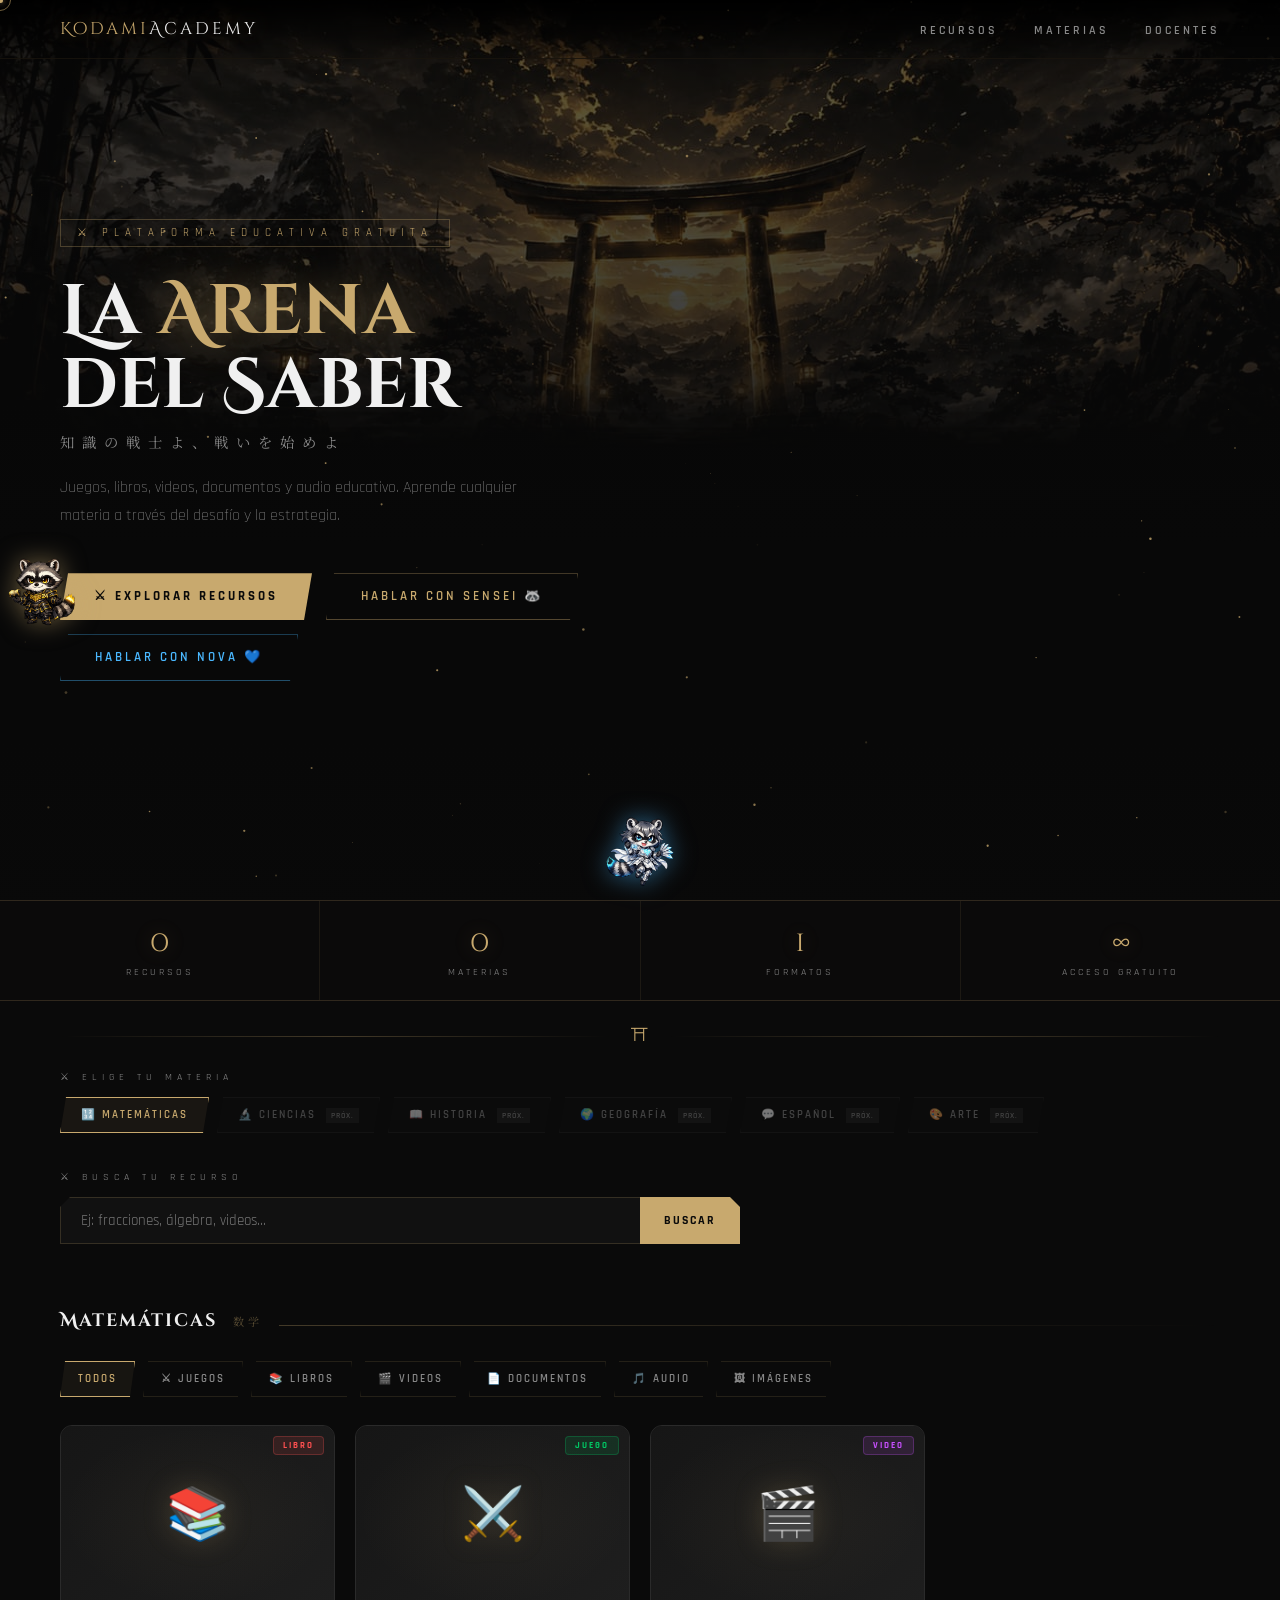
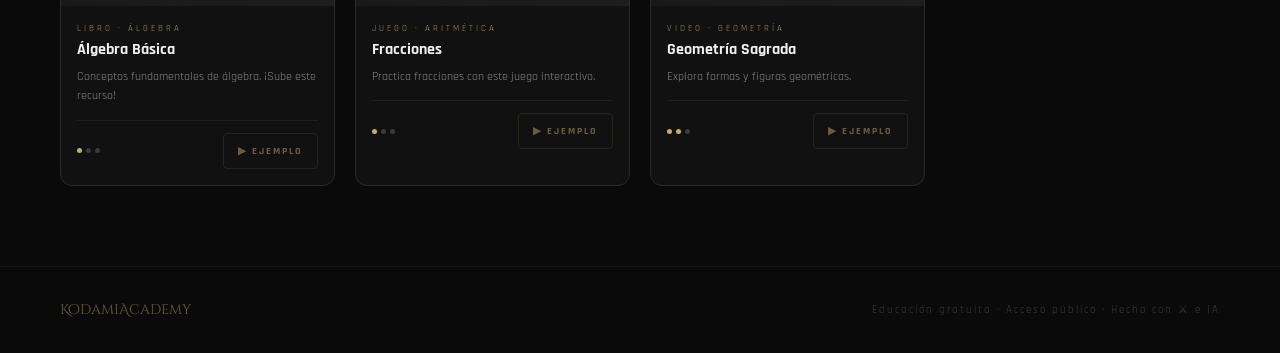
==== commit 96a2567f: "Fix voz: estilo WhatsApp presiona+habla+suelta, boton rojo pulsante, errores en chat" ====
--- a/index.html
+++ b/index.html
@@ -135,7 +135,7 @@
   <div class="chat-input-area">
     <img class="chat-mascot-rest" src="sensei.png" alt="">
     <div class="chat-actions-row">
-      <button class="chat-action-icon" onclick="toggleVoice()" title="Entrada por voz">🎤</button>
+      <button class="chat-action-icon" title="Presiona y sostén para hablar">🎤</button>
     </div>
     <input class="chat-input" id="chatInputSensei"
       placeholder="Pregunta lo que necesites..."
@@ -168,7 +168,7 @@
   <div class="chat-input-area">
     <img class="chat-mascot-rest" src="nova.png" alt="">
     <div class="chat-actions-row">
-      <button class="chat-action-icon" onclick="toggleVoice()" title="Entrada por voz">🎤</button>
+      <button class="chat-action-icon" title="Presiona y sostén para hablar">🎤</button>
     </div>
     <input class="chat-input" id="chatInputNova"
       placeholder="Buscar en la web..."
--- a/css/styles.css
+++ b/css/styles.css
@@ -111,6 +111,10 @@
 .card-thumb::after{content:'';position:absolute;inset:0;background:radial-gradient(ellipse at center,rgba(200,169,110,.05) 0%,transparent 70%);}
 .card-icon{font-size:3.2rem;position:relative;z-index:1;filter:drop-shadow(0 0 14px rgba(200,169,110,.2));transition:transform .3s,filter .3s;}
 .resource-card:hover .card-icon{transform:scale(1.12);filter:drop-shadow(0 0 22px rgba(200,169,110,.45));}
+.card-portada{position:absolute;inset:0;background-size:cover;background-position:center;background-repeat:no-repeat;transition:transform .3s ease;}
+.resource-card:hover .card-portada{transform:scale(1.08);}
+.card-thumb.has-portada::after{background:linear-gradient(to top,rgba(0,0,0,.7) 0%,transparent 50%);}
+.card-thumb.has-portada .card-fallback{display:none!important;}
 .card-badge{position:absolute;top:10px;right:10px;font-size:.55rem;letter-spacing:2px;text-transform:uppercase;padding:3px 9px;font-weight:700;border-radius:4px;z-index:2;}
 .badge-juego{background:rgba(0,200,100,.12);color:#00c864;border:1px solid rgba(0,200,100,.25);}
 .badge-libro{background:rgba(255,80,80,.12);color:#ff5050;border:1px solid rgba(255,80,80,.25);}
@@ -118,6 +122,7 @@
 .badge-audio{background:rgba(255,180,0,.12);color:#ffb400;border:1px solid rgba(255,180,0,.25);}
 .badge-documento{background:rgba(200,169,110,.12);color:var(--craft);border:1px solid rgba(200,169,110,.25);}
 .badge-imagen{background:rgba(74,184,255,.12);color:var(--blue);border:1px solid rgba(74,184,255,.25);}
+.badge-embed{background:rgba(100,200,255,.12);color:#64c8ff;border:1px solid rgba(100,200,255,.25);}
 .card-body{padding:16px;}
 .card-category{font-size:.58rem;letter-spacing:3px;text-transform:uppercase;color:var(--craft);margin-bottom:6px;opacity:.8;}
 .card-title{font-family:'Rajdhani',sans-serif;font-size:1rem;font-weight:700;color:var(--white);margin-bottom:6px;line-height:1.3;}
@@ -181,6 +186,11 @@
 .chat-link{color:var(--craft);text-decoration:underline;}
 .chat-nova .chat-link{color:var(--blue);}
 a.chat-link:hover{opacity:.8;}
+.msg-ai h2{font-size:.85rem;color:var(--gold);margin:6px 0 3px;font-family:var(--font-deco);}
+.msg-ai h3{font-size:.8rem;color:var(--gold);margin:5px 0 2px;font-family:var(--font-deco);opacity:.9;}
+.msg-ai strong{color:var(--text);}
+.msg-ai ul{margin:4px 0 6px;padding-left:16px;}
+.msg-ai li{margin:2px 0;list-style:disc;line-height:1.5;}
 .msg-typing{display:flex;gap:4px;padding:12px 14px;align-items:center;}
 .typing-dot{width:5px;height:5px;border-radius:50%;animation:typingBounce 1.2s ease-in-out infinite;}
 .chat-sensei .typing-dot{background:var(--craft);}
@@ -204,6 +214,8 @@
 .chat-action-icon{background:none;border:1px solid transparent;color:var(--ash);cursor:pointer;width:36px;height:36px;display:flex;align-items:center;justify-content:center;border-radius:8px;font-size:.9rem;transition:all .3s;}
 .chat-sensei .chat-action-icon:hover{border-color:rgba(200,169,110,.3);color:var(--craft);}
 .chat-nova .chat-action-icon:hover{border-color:rgba(74,184,255,.3);color:var(--blue);}
+.chat-action-icon.recording{color:#ff4444!important;border-color:rgba(255,68,68,.4)!important;animation:pulseMic 1s ease-in-out infinite;}
+@keyframes pulseMic{0%,100%{opacity:1;box-shadow:0 0 0 0 rgba(255,68,68,.3)}50%{opacity:.6;box-shadow:0 0 8px 2px rgba(255,68,68,.15)}}
 .chat-send{flex-shrink:0;border:none;color:var(--black);width:42px;height:42px;display:flex;align-items:center;justify-content:center;font-size:1.1rem;font-weight:700;cursor:pointer;transition:background .3s;border-radius:8px;}
 .chat-sensei .chat-send{background:var(--craft);}
 .chat-sensei .chat-send:hover{background:var(--craft-light);}
@@ -232,13 +244,20 @@
 .modal-tab{padding:10px 20px;font-size:.7rem;letter-spacing:2px;text-transform:uppercase;color:var(--ash);cursor:pointer;border-bottom:2px solid transparent;transition:all .3s;}
 .modal-tab.active{color:var(--craft);border-bottom-color:var(--craft);}
 .modal-tab:hover{color:var(--craft);}
+.modal-download{display:flex;flex-direction:column;align-items:center;justify-content:center;width:100%;padding:40px 20px;gap:24px;text-align:center;}
+.download-icon{font-size:4rem;filter:drop-shadow(0 0 20px rgba(200,169,110,.2));}
+.download-info{display:grid;grid-template-columns:auto 1fr;gap:6px 20px;text-align:left;max-width:400px;width:100%;padding:20px;background:rgba(255,255,255,.02);border-radius:8px;border:1px solid rgba(200,169,110,.1);}
+.download-label{font-size:.6rem;letter-spacing:2px;text-transform:uppercase;color:var(--craft);opacity:.6;}
+.download-value{font-size:.9rem;color:var(--white);word-break:break-all;}
+.download-btn{display:inline-flex;align-items:center;gap:8px;background:var(--craft);color:var(--black);padding:14px 28px;border-radius:8px;font-family:'Rajdhani',sans-serif;font-size:.85rem;font-weight:700;letter-spacing:2px;text-transform:uppercase;text-decoration:none;transition:background .3s,transform .2s;}
+.download-btn:hover{background:var(--craft-light);transform:scale(1.03);}
 
 /* ADMIN */
 .admin-body{background:var(--deep);}
-.admin-container{max-width:800px;margin:0 auto;padding:40px 20px;}
+.admin-container{max-width:800px;margin:0 auto;padding:40px 20px;position:relative;z-index:2;}
 .admin-card{background:var(--dark);border:1px solid var(--charcoal);border-radius:12px;padding:30px;margin-bottom:20px;}
 .admin-title{font-family:'Cinzel Decorative',serif;font-size:1.2rem;color:var(--craft);margin-bottom:20px;text-align:center;}
-.admin-input{width:100%;background:rgba(255,255,255,.03);border:1px solid rgba(200,169,110,.2);color:var(--white);padding:12px 16px;font-family:'Rajdhani',sans-serif;font-size:.95rem;outline:none;border-radius:8px;margin-bottom:12px;min-height:44px;}
+.admin-input{width:100%;background:rgba(255,255,255,.08);border:1px solid rgba(200,169,110,.25);color:var(--white);padding:12px 16px;font-family:'Rajdhani',sans-serif;font-size:.95rem;outline:none;border-radius:8px;margin-bottom:12px;min-height:44px;}
 .admin-input:focus{border-color:var(--craft);}
 .admin-select{width:100%;background:var(--dark);border:1px solid rgba(200,169,110,.2);color:var(--white);padding:12px 16px;font-family:'Rajdhani',sans-serif;font-size:.95rem;outline:none;border-radius:8px;margin-bottom:12px;min-height:44px;cursor:pointer;}
 .admin-btn{background:var(--craft);color:var(--black);border:none;padding:12px 30px;font-family:'Rajdhani',sans-serif;font-size:.85rem;font-weight:700;letter-spacing:2px;text-transform:uppercase;cursor:pointer;border-radius:8px;transition:background .3s;min-height:44px;}
@@ -252,6 +271,9 @@
 .admin-level-selector{display:flex;gap:10px;margin-bottom:12px;}
 .admin-level-option{padding:8px 16px;border:1px solid var(--charcoal);border-radius:6px;cursor:pointer;color:var(--ash);font-size:.85rem;transition:all .3s;}
 .admin-level-option.active{border-color:var(--craft);color:var(--craft);background:rgba(200,169,110,.08);}
+.admin-toggle{display:flex;gap:8px;margin-bottom:16px;}
+.admin-toggle-option{padding:10px 20px;border:1px solid var(--charcoal);border-radius:8px;cursor:pointer;color:var(--ash);font-size:.85rem;font-weight:600;transition:all .3s;flex:1;text-align:center;}
+.admin-toggle-option.active{border-color:var(--craft);color:var(--craft);background:rgba(200,169,110,.12);}
 
 /* FAB */
 .fab{position:fixed;bottom:24px;right:24px;width:56px;height:56px;border-radius:50%;display:flex;align-items:center;justify-content:center;font-size:28px;z-index:100;box-shadow:0 4px 16px rgba(0,0,0,.4);cursor:pointer;border:none;transition:transform .3s,box-shadow .3s;}
